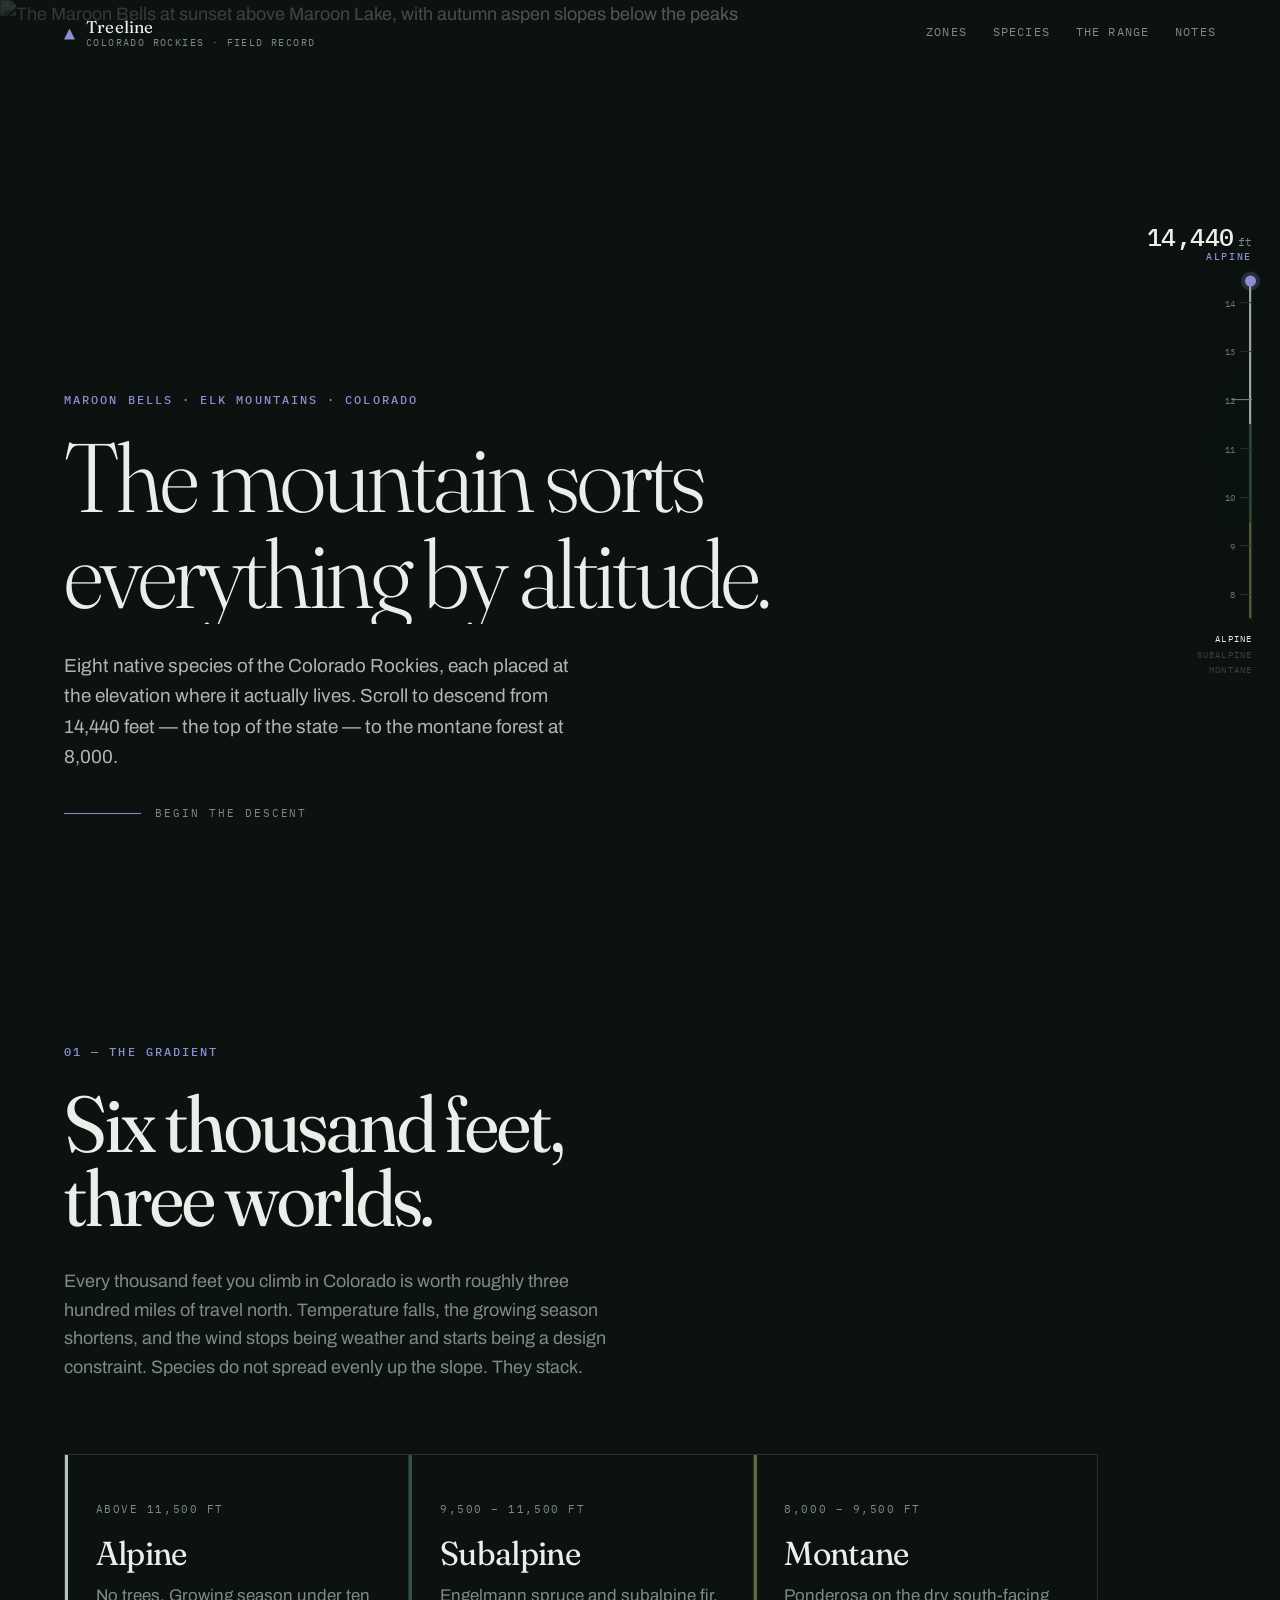
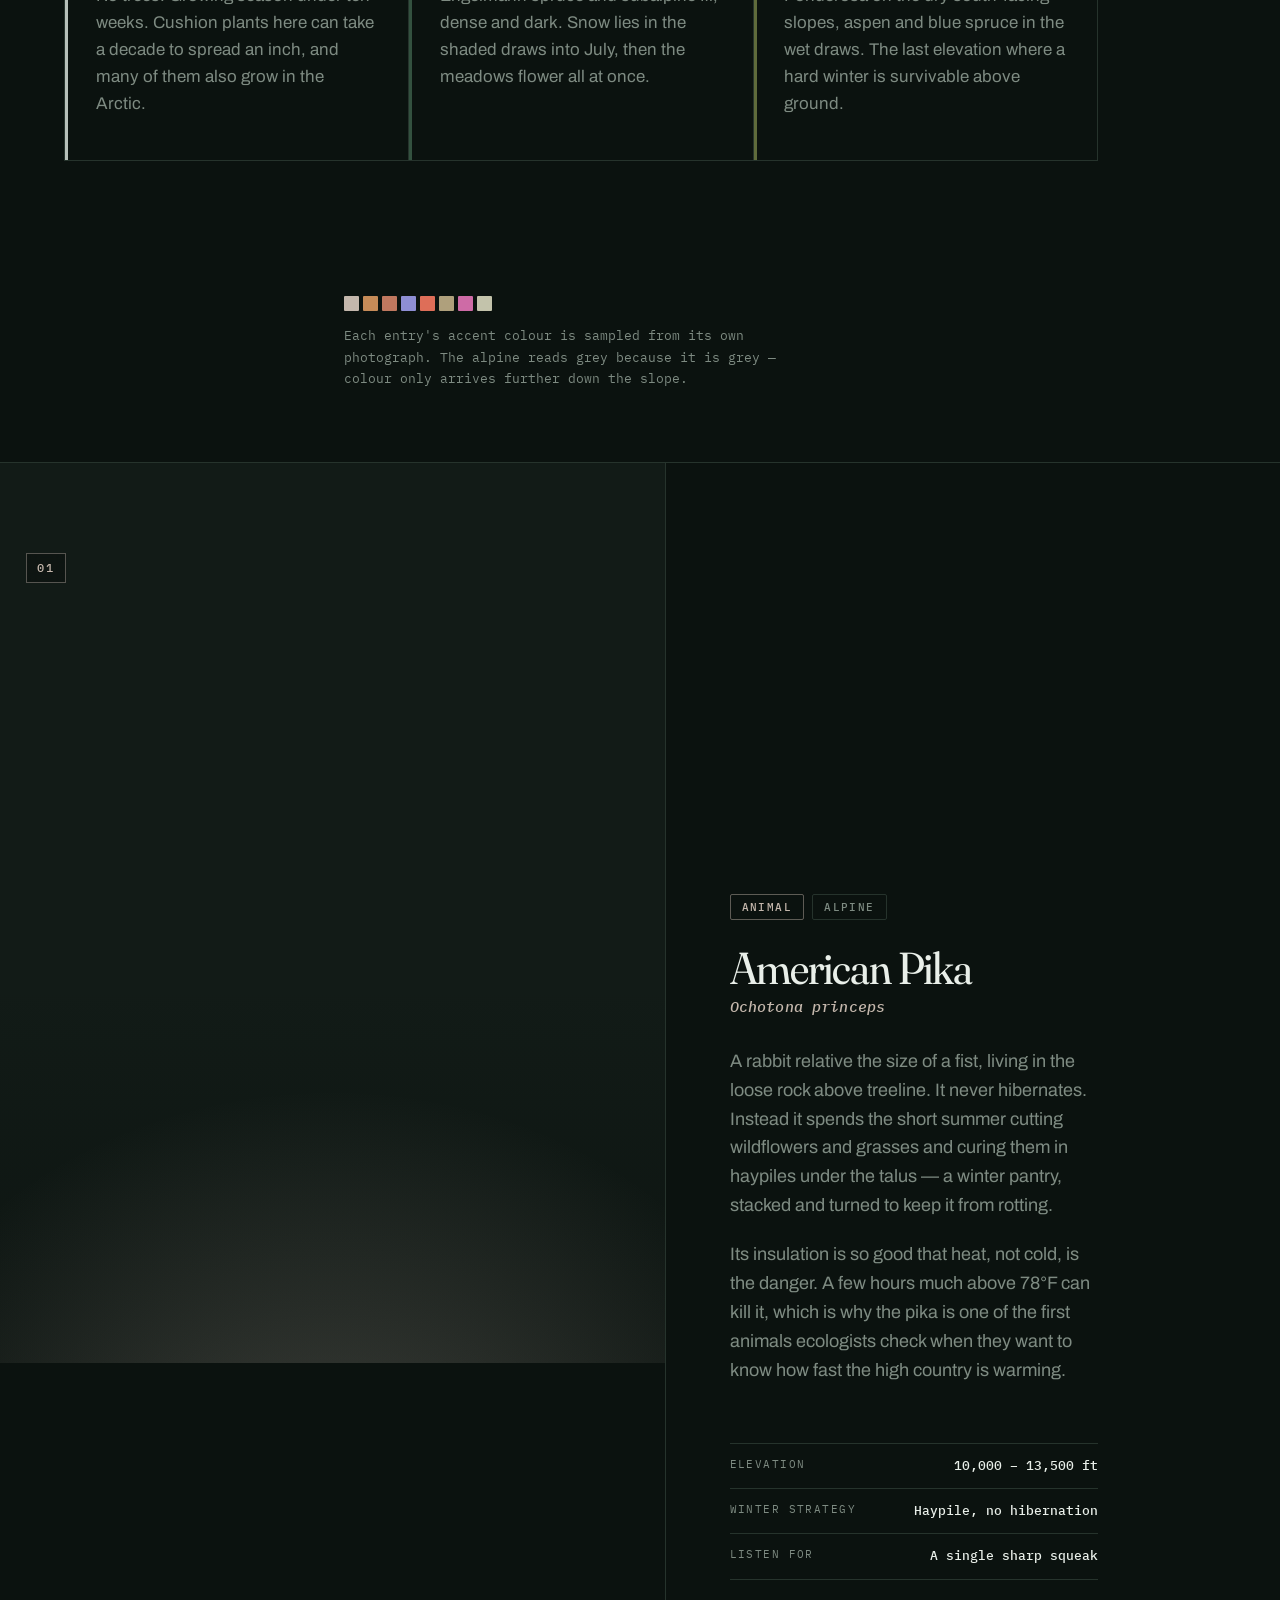
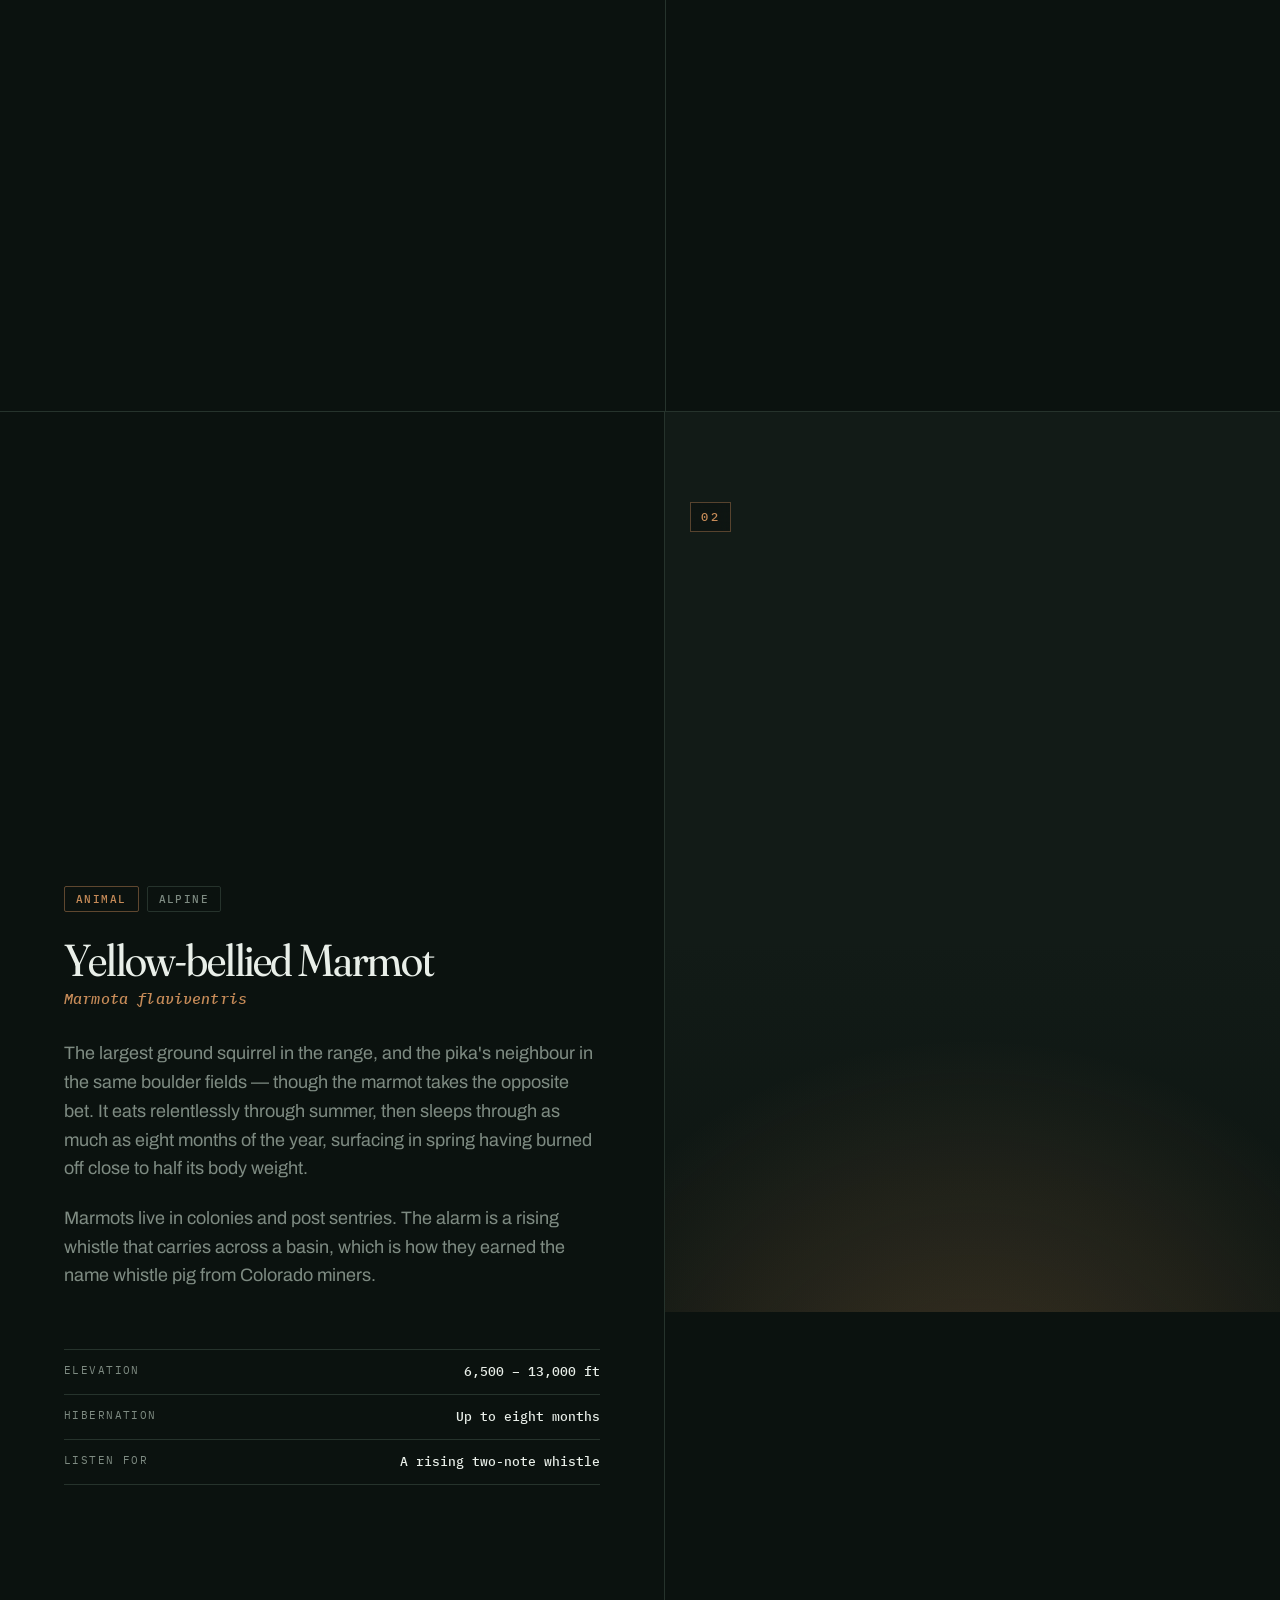
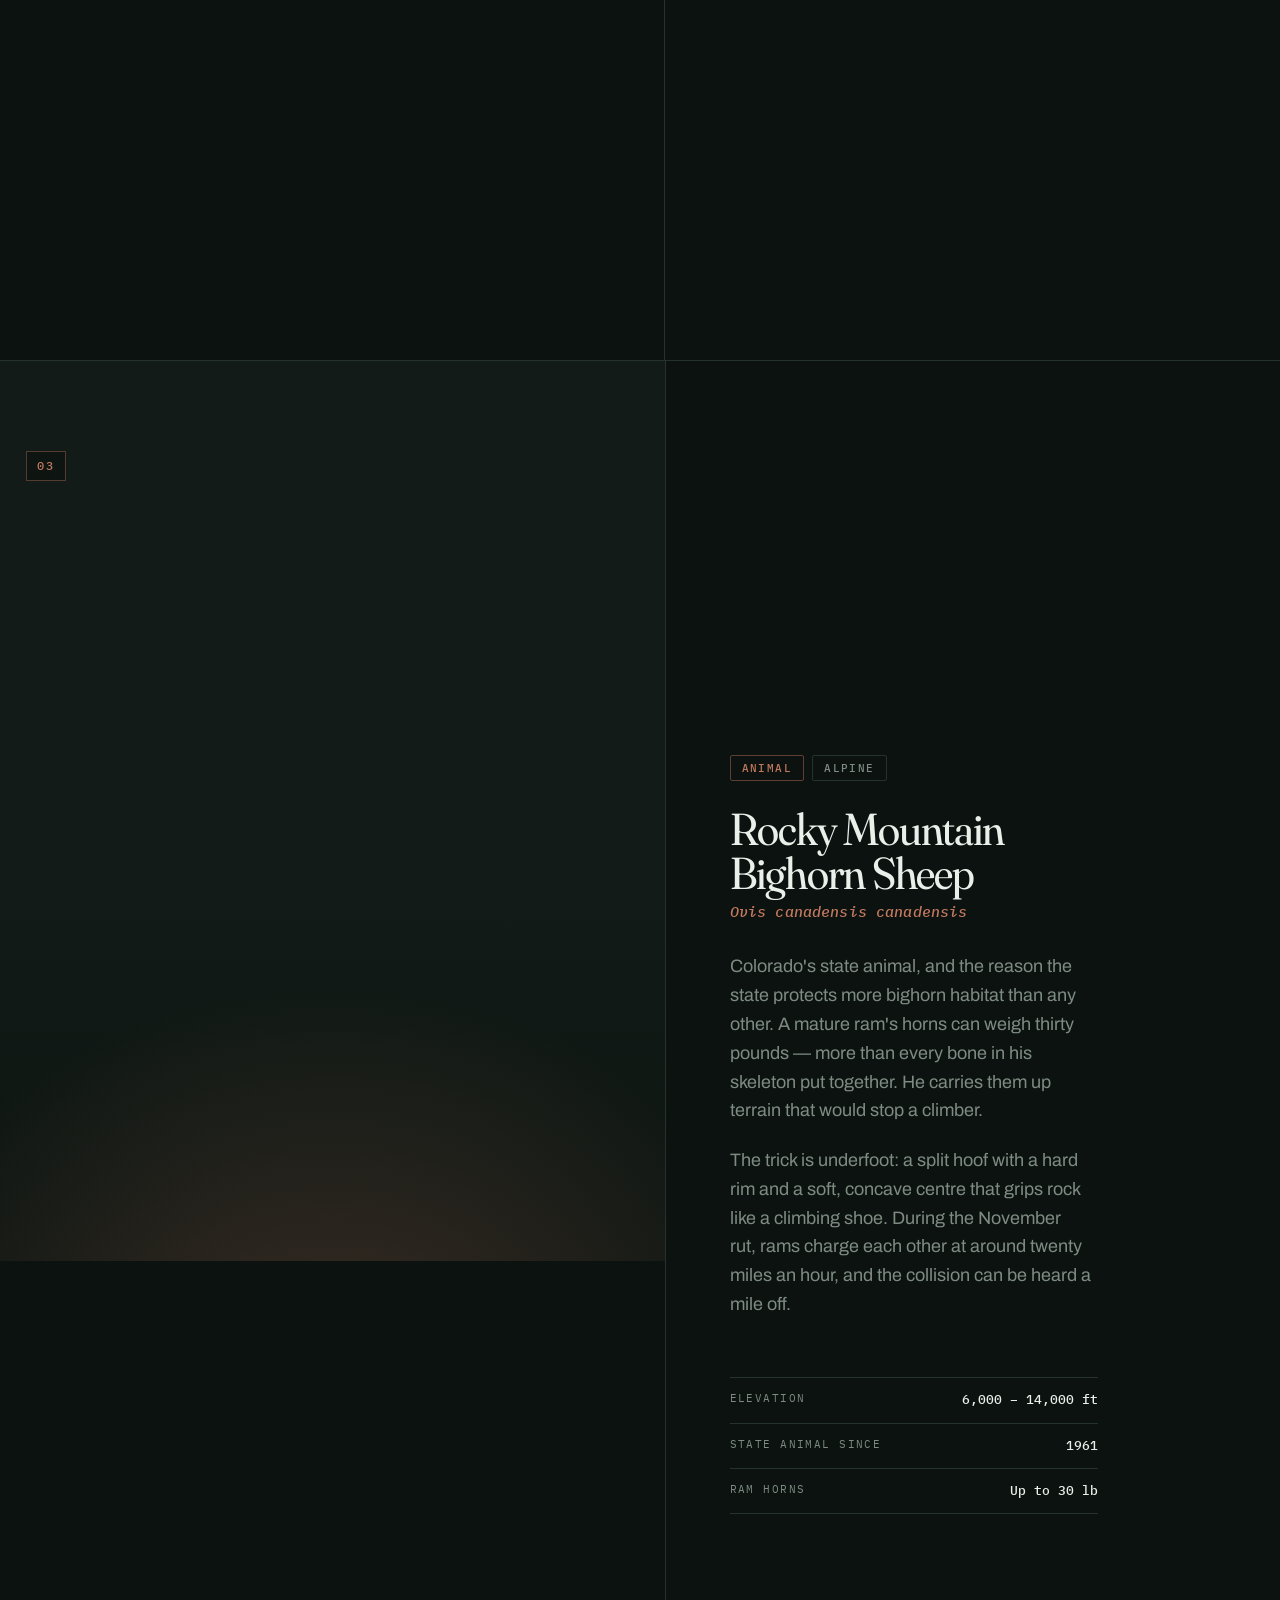
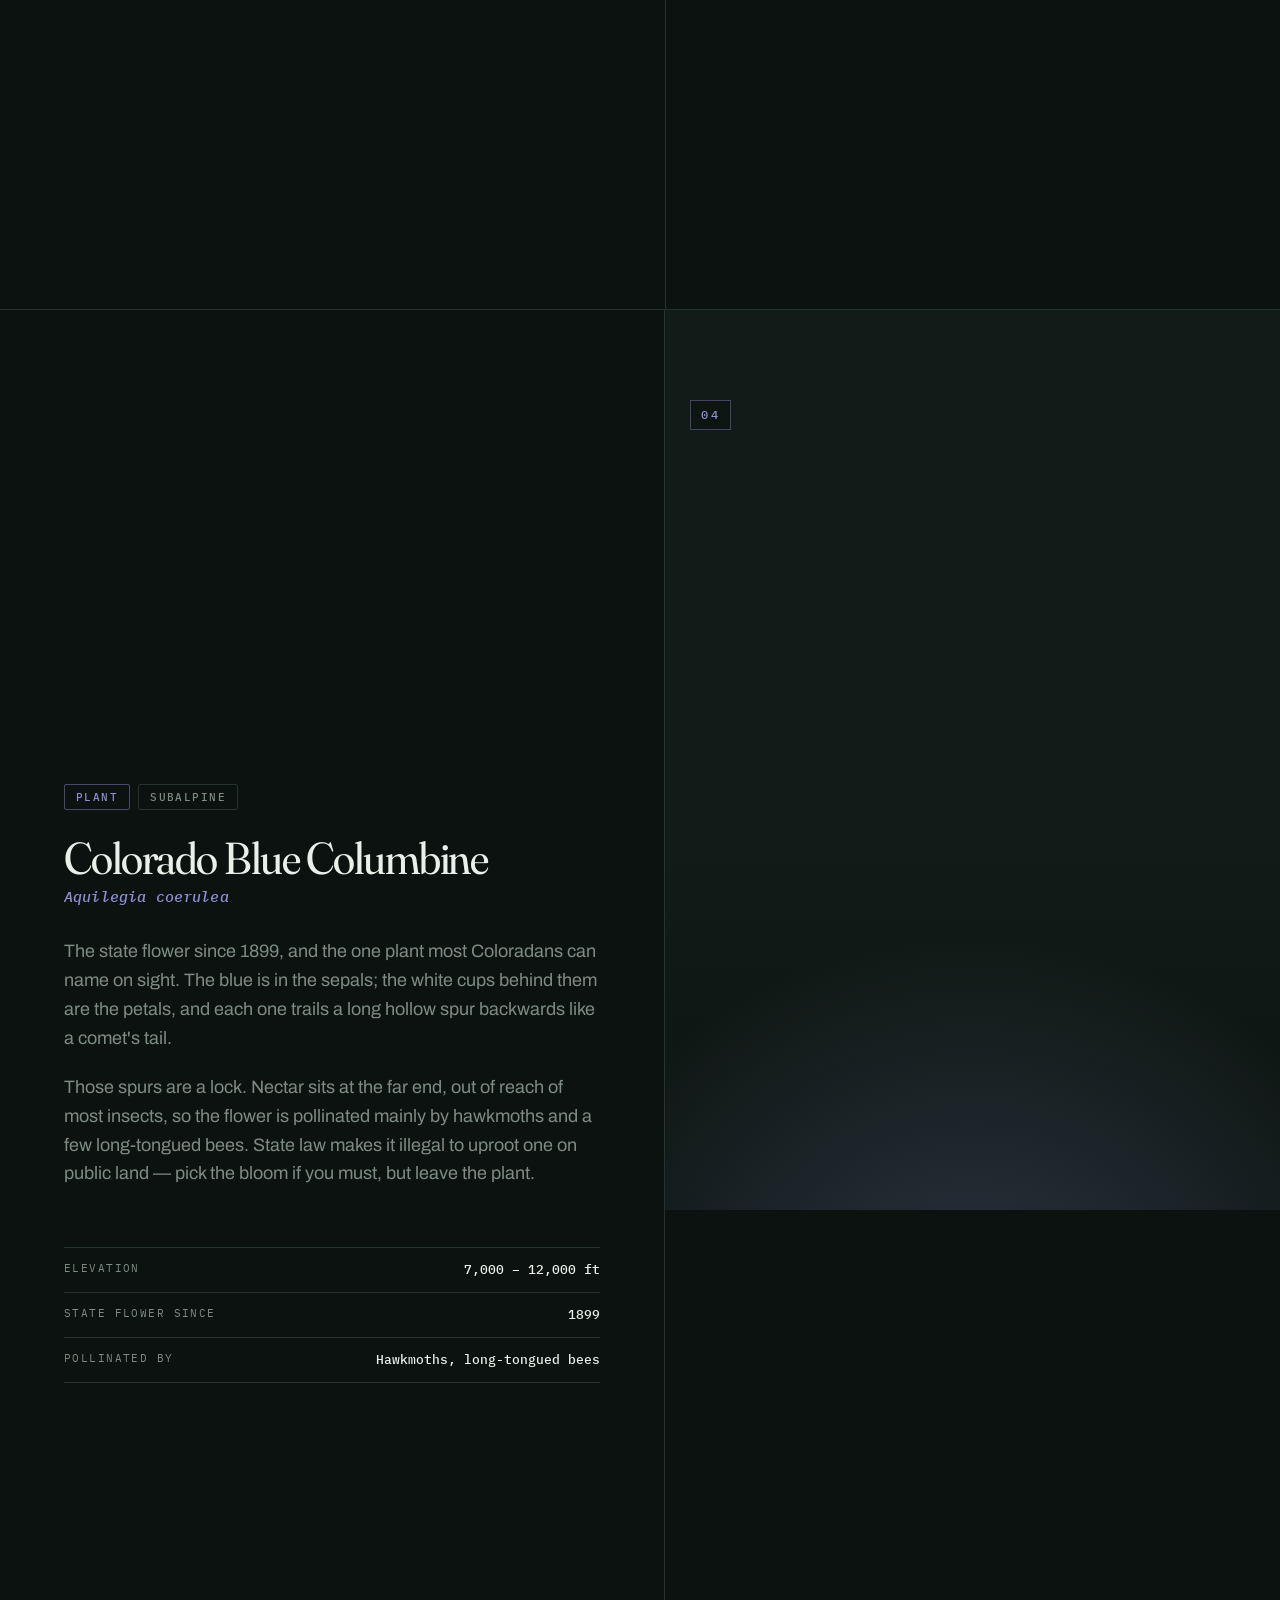
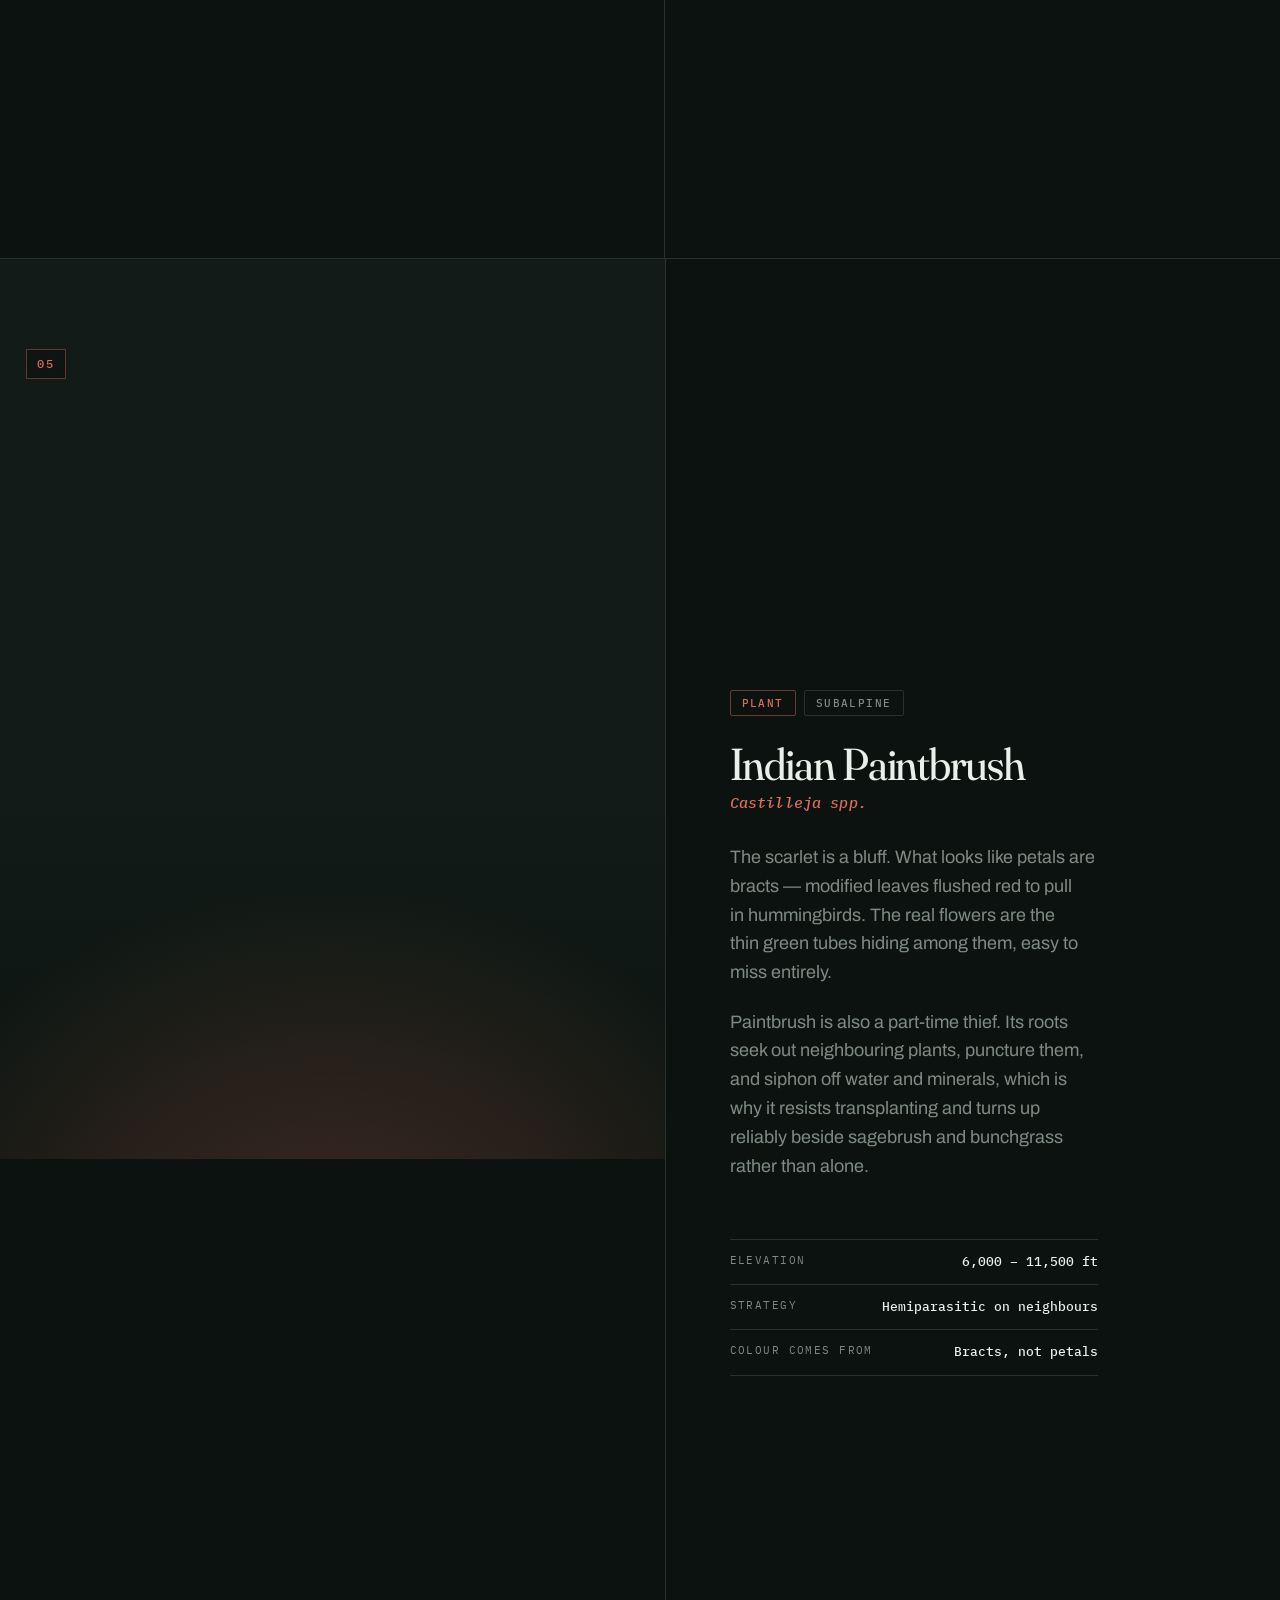
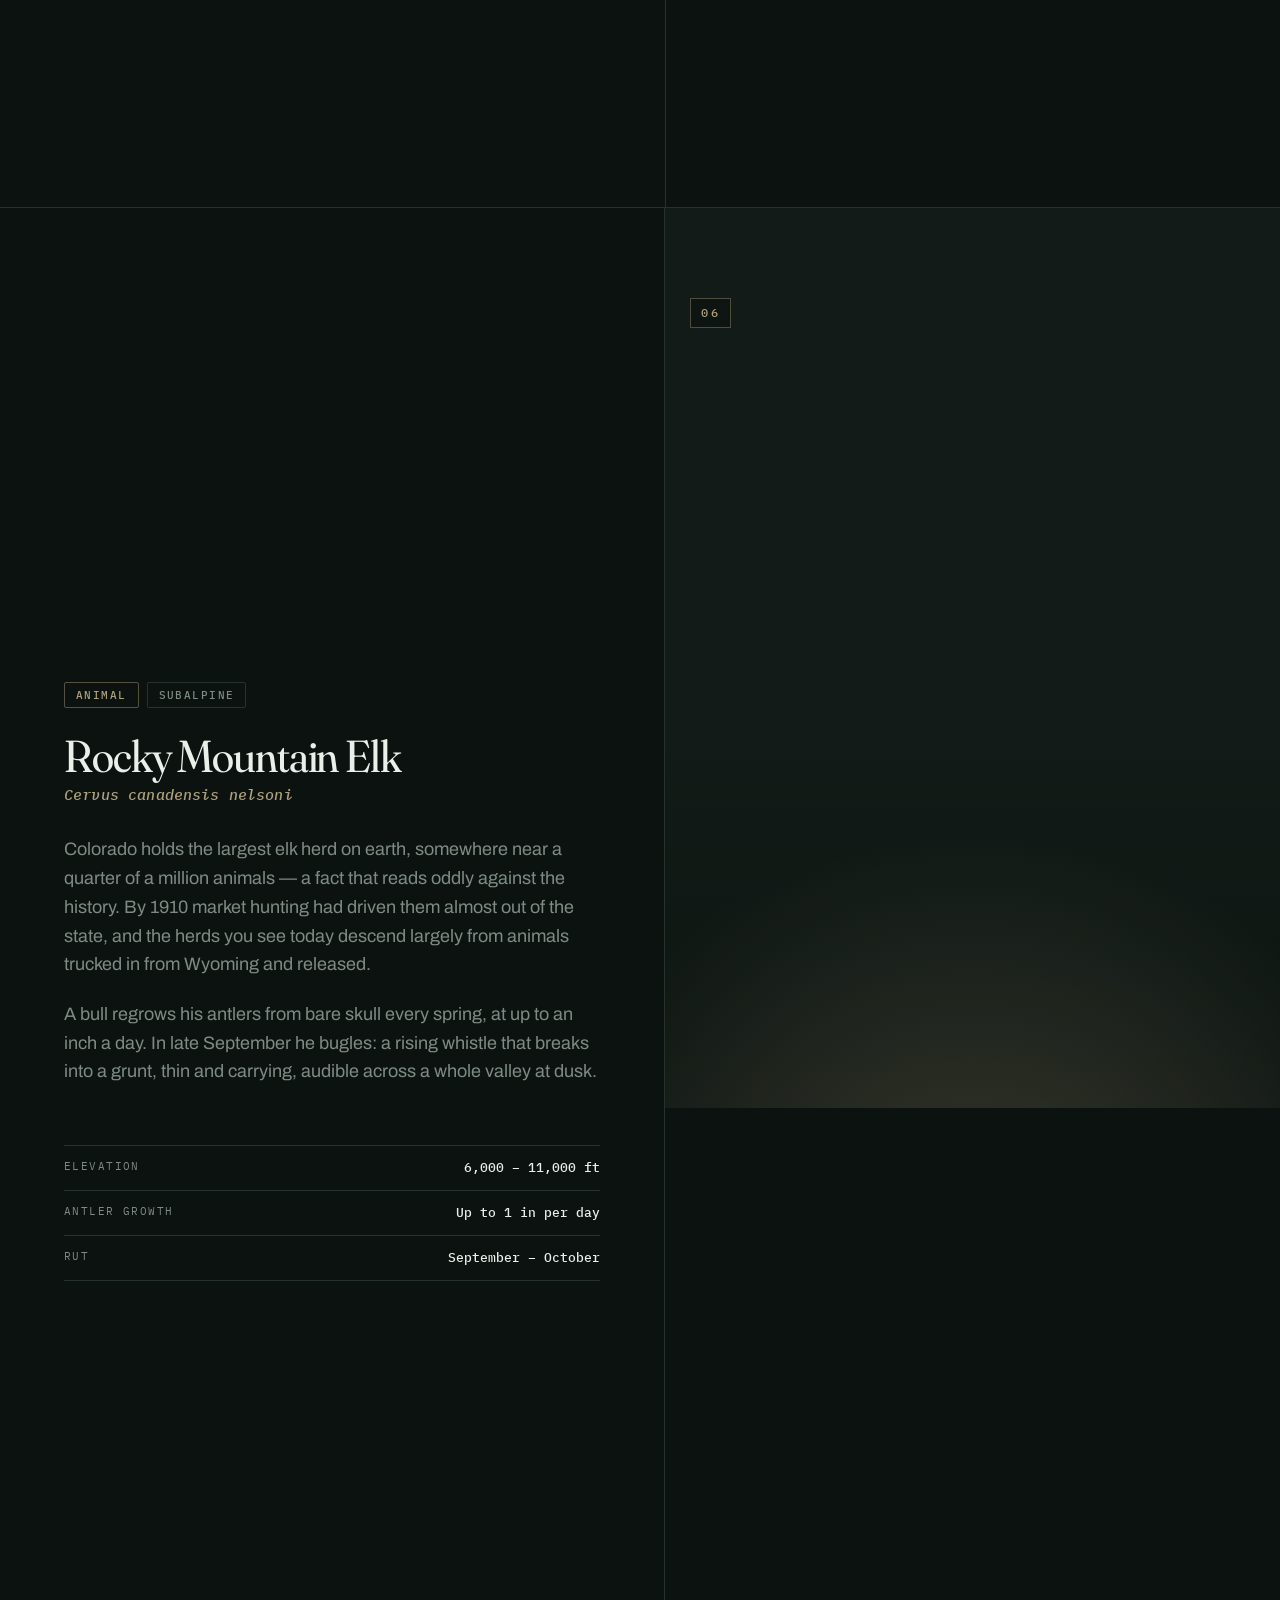
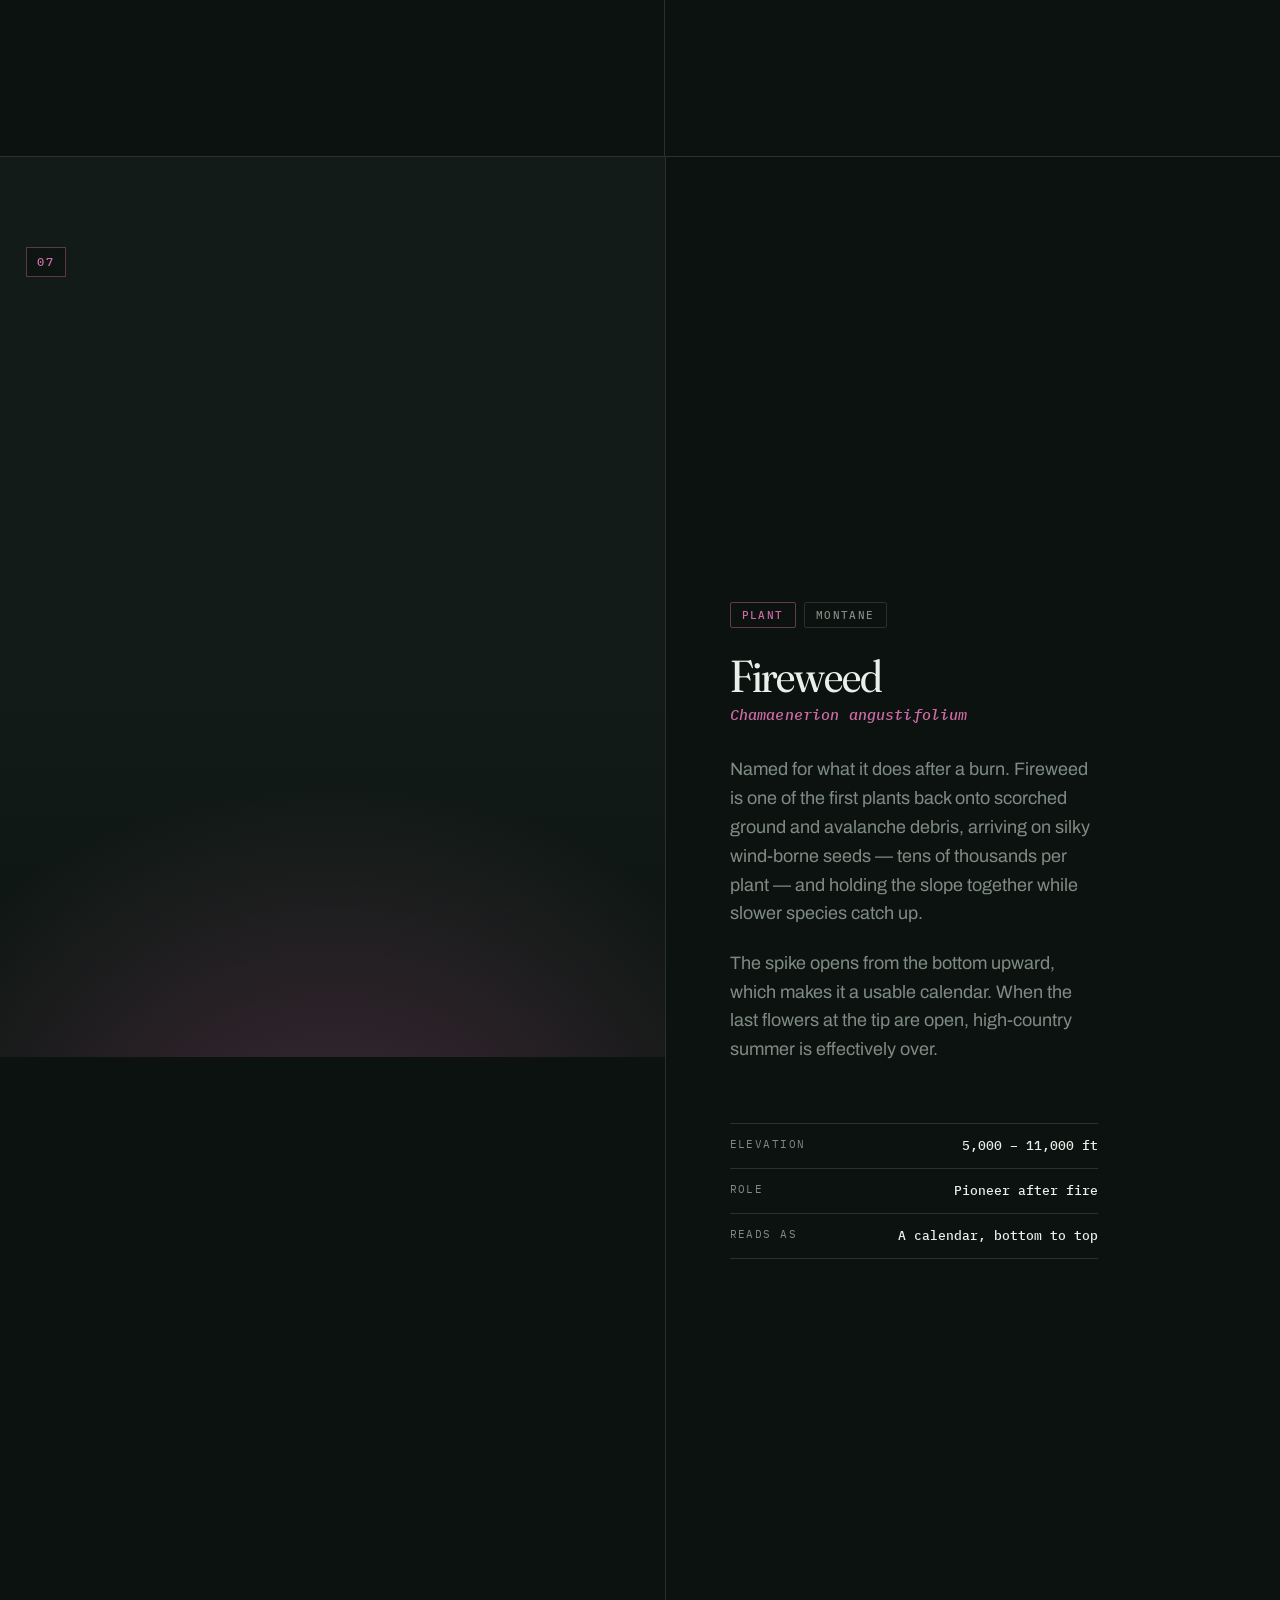
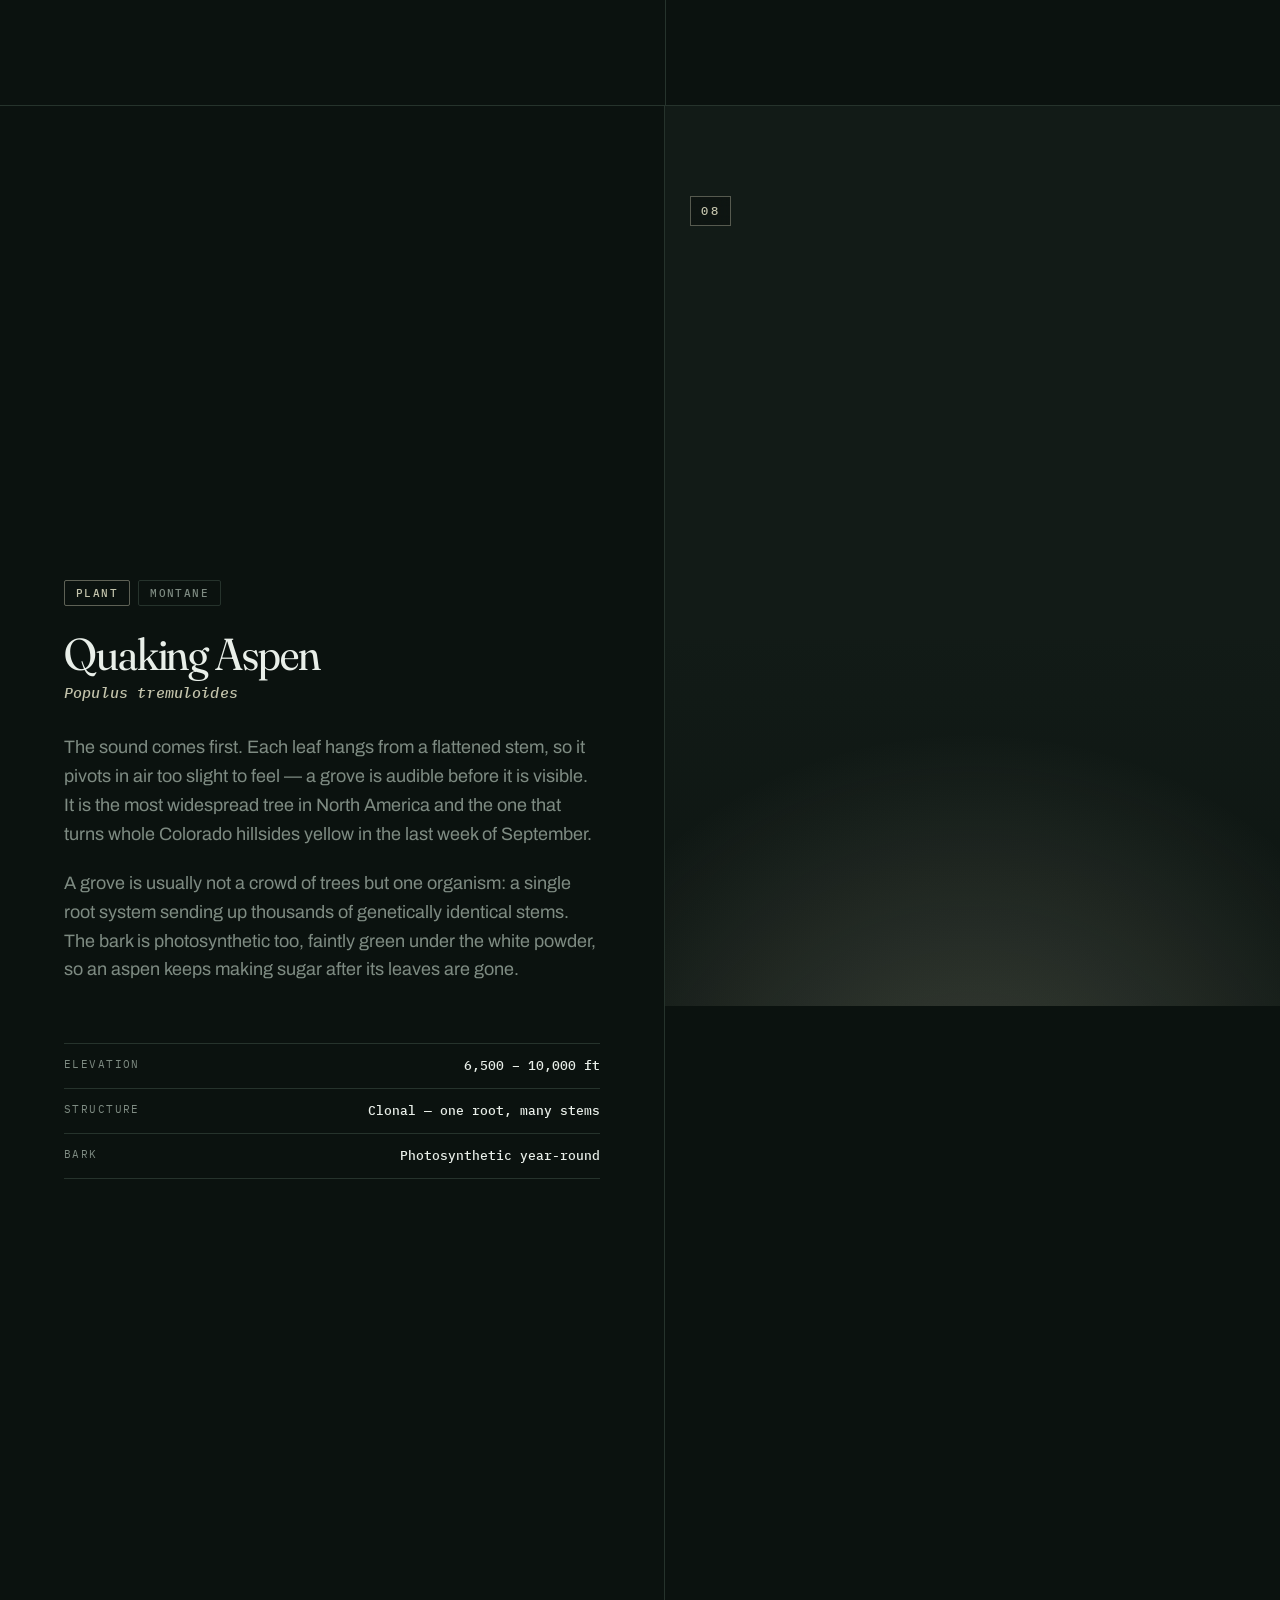
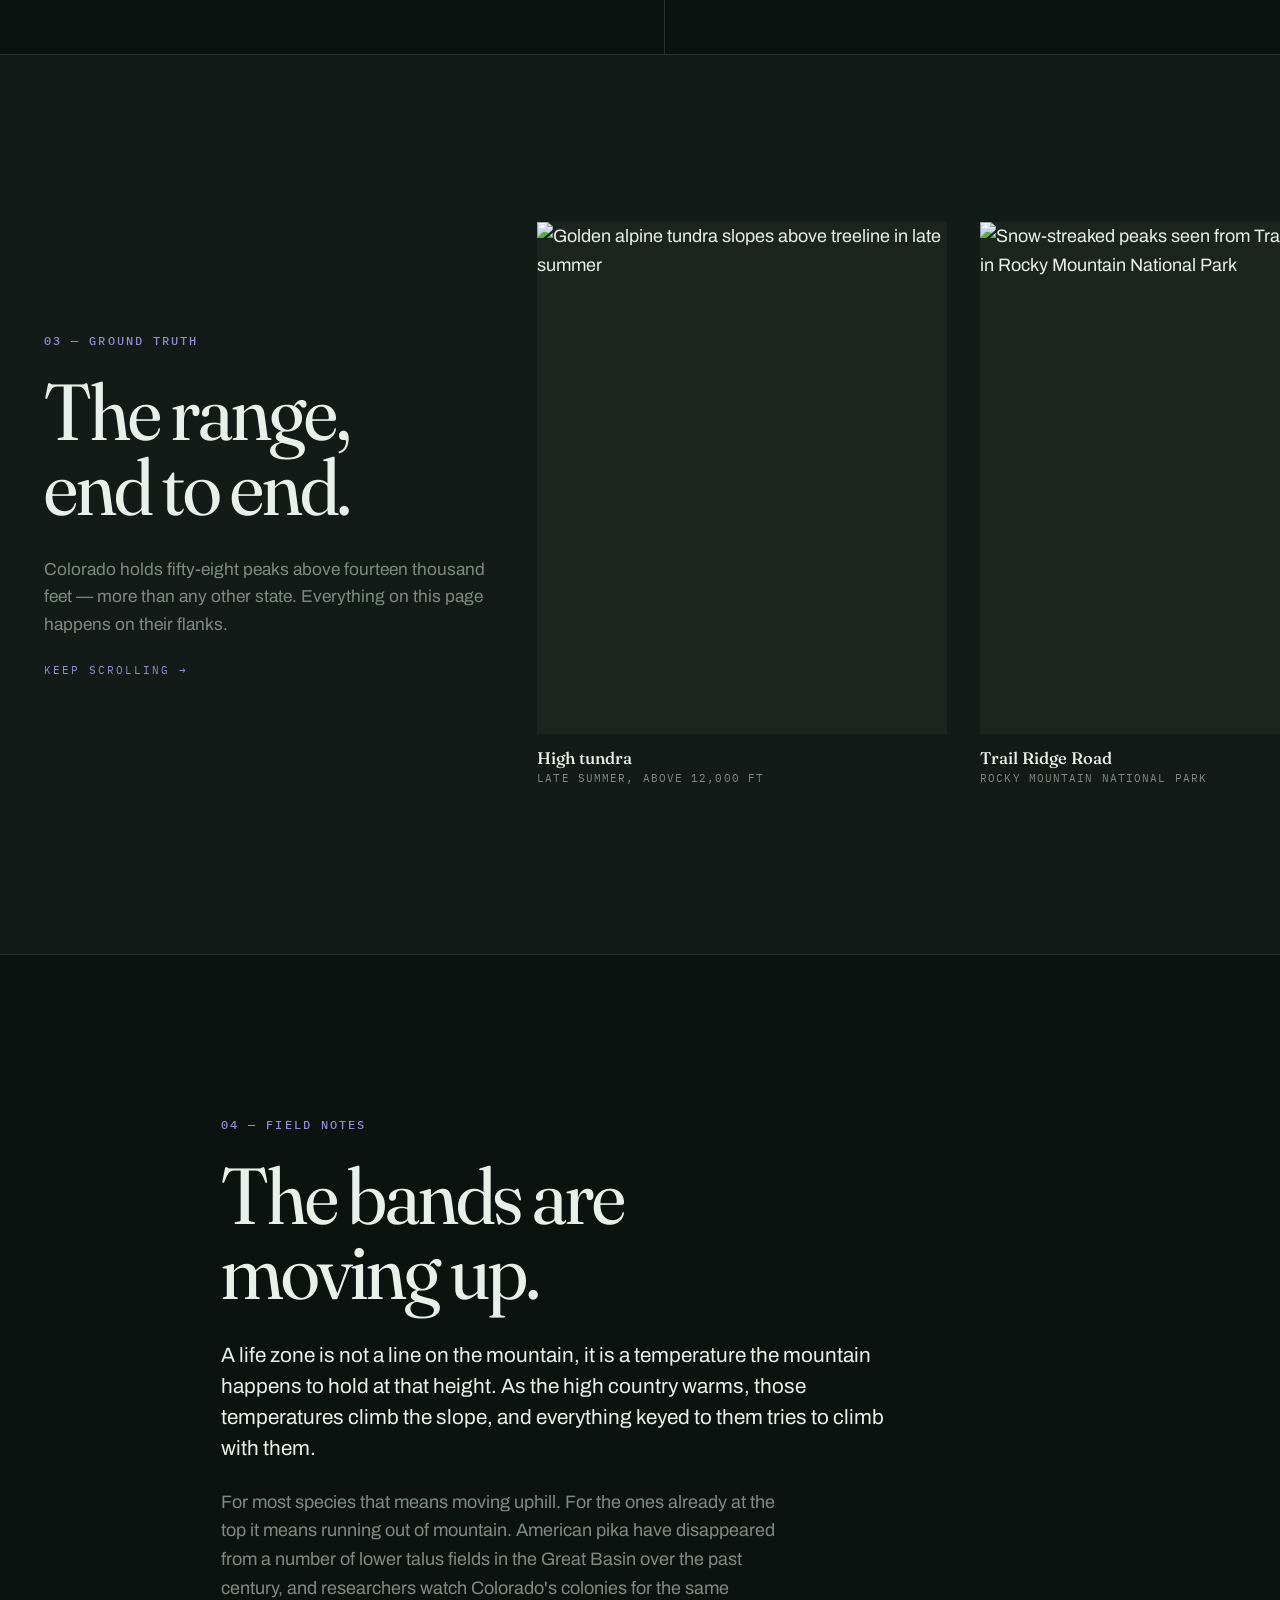
==== index.html @ d6a73733 "Build Treeline: a scroll-driven field record of Colorado Rockies natives Eight native species — four" ====
<!doctype html>
<html lang="en">
<head>
<meta charset="utf-8">
<meta name="viewport" content="width=device-width, initial-scale=1">
<title>Treeline — Native life of the Colorado Rockies</title>
<meta name="description" content="Eight native species of the Colorado Rockies, placed at the elevation where they actually live. Scroll to descend from 14,440 feet.">
<meta name="theme-color" content="#0B1210">
<meta property="og:title" content="Treeline — Native life of the Colorado Rockies">
<meta property="og:description" content="Eight native species, placed at the elevation where they actually live. Scroll to descend from 14,440 feet.">
<meta property="og:type" content="website">
<meta property="og:image" content="https://images.unsplash.com/photo-1524429656589-6633a470097c?auto=format&fit=crop&w=1200&q=70">
<link rel="icon" href="data:image/svg+xml,%3Csvg xmlns='http://www.w3.org/2000/svg' viewBox='0 0 32 32'%3E%3Crect width='32' height='32' fill='%230B1210'/%3E%3Cpath d='M4 25 L12 11 L17 19 L21 14 L28 25 Z' fill='%238FA0DC'/%3E%3Cpath d='M0 20 H32' stroke='%23C8B45A' stroke-width='1' stroke-dasharray='3 3'/%3E%3C/svg%3E">
<link rel="preconnect" href="https://fonts.googleapis.com">
<link rel="preconnect" href="https://fonts.gstatic.com" crossorigin>
<link rel="preconnect" href="https://images.unsplash.com">
<link href="https://fonts.googleapis.com/css2?family=Fraunces:opsz,wght,SOFT,WONK@9..144,300..900,0..100,0..1&family=Archivo:wght@400;500;600&family=IBM+Plex+Mono:wght@400;500&display=swap" rel="stylesheet">
<link rel="stylesheet" href="styles.css?v=4">
</head>
<body>

<a class="skip" href="#zones">Skip to content</a>

<header class="nav">
  <a class="nav__brand" href="#top">
    <span class="nav__mark" aria-hidden="true"></span>
    <span>
      <b>Treeline</b>
      <i>Colorado Rockies · field record</i>
    </span>
  </a>
  <nav class="nav__links" aria-label="Sections">
    <a href="#zones">Zones</a>
    <a href="#species">Species</a>
    <a href="#range">The range</a>
    <a href="#notes">Notes</a>
  </nav>
</header>

<!-- ============ ALTIMETER (signature) ============ -->
<aside class="alt" aria-hidden="true">
  <div class="alt__head">
    <span class="alt__value" data-elev>14,440</span><span class="alt__unit">ft</span>
  </div>
  <div class="alt__zone" data-zone>Alpine</div>
  <div class="alt__scale">
    <span class="alt__band alt__band--a"></span>
    <span class="alt__band alt__band--s"></span>
    <span class="alt__band alt__band--m"></span>
    <span class="alt__axis"></span>
    <span class="alt__tick" style="--y:7.14%"><i>14</i></span>
    <span class="alt__tick" style="--y:21.43%"><i>13</i></span>
    <span class="alt__tick alt__tick--major" style="--y:35.71%"><i>12</i></span>
    <span class="alt__tick" style="--y:50%"><i>11</i></span>
    <span class="alt__tick" style="--y:64.29%"><i>10</i></span>
    <span class="alt__tick" style="--y:78.57%"><i>9</i></span>
    <span class="alt__tick" style="--y:92.86%"><i>8</i></span>
    <span class="alt__cursor" data-cursor></span>
  </div>
  <div class="alt__legend">
    <span data-band="alpine">Alpine</span>
    <span data-band="subalpine">Subalpine</span>
    <span data-band="montane">Montane</span>
  </div>
</aside>

<!-- ============ HERO ============ -->
<section class="hero" id="top">
  <div class="hero__media">
    <img class="hero__img" src="https://images.unsplash.com/photo-1524429656589-6633a470097c?auto=format&fit=crop&w=2000&q=75"
         alt="The Maroon Bells at sunset above Maroon Lake, with autumn aspen slopes below the peaks" fetchpriority="high">
    <span class="hero__scrim"></span>
  </div>
  <div class="hero__inner">
    <p class="eyebrow" data-hero="1">Maroon Bells · Elk Mountains · Colorado</p>
    <h1 class="hero__title">
      <span class="line"><span data-hero="2">The mountain sorts</span></span>
      <span class="line"><span data-hero="2">everything by altitude.</span></span>
    </h1>
    <p class="hero__sub" data-hero="3">
      Eight native species of the Colorado Rockies, each placed at the elevation where it actually
      lives. Scroll to descend from 14,440 feet — the top of the state — to the montane forest
      at 8,000.
    </p>
    <p class="hero__cue" data-hero="4"><span class="hero__rule" aria-hidden="true"></span>Begin the descent</p>
  </div>
</section>

<main>

<!-- ============ ZONES ============ -->
<section class="zones" id="zones">
  <div class="zones__lede reveal">
    <p class="eyebrow">01 — The gradient</p>
    <h2 class="h2">Six thousand feet,<br>three worlds.</h2>
    <p class="prose">
      Every thousand feet you climb in Colorado is worth roughly three hundred miles of travel
      north. Temperature falls, the growing season shortens, and the wind stops being weather and
      starts being a design constraint. Species do not spread evenly up the slope. They stack.
    </p>
  </div>

  <ol class="zones__list">
    <li class="zone reveal">
      <span class="zone__range">Above 11,500 ft</span>
      <h3 class="zone__name">Alpine</h3>
      <p class="zone__note">
        No trees. Growing season under ten weeks. Cushion plants here can take a decade to spread an
        inch, and many of them also grow in the Arctic.
      </p>
      <span class="zone__bar zone__bar--a" aria-hidden="true"></span>
    </li>
    <li class="zone reveal">
      <span class="zone__range">9,500 – 11,500 ft</span>
      <h3 class="zone__name">Subalpine</h3>
      <p class="zone__note">
        Engelmann spruce and subalpine fir, dense and dark. Snow lies in the shaded draws into July,
        then the meadows flower all at once.
      </p>
      <span class="zone__bar zone__bar--s" aria-hidden="true"></span>
    </li>
    <li class="zone reveal">
      <span class="zone__range">8,000 – 9,500 ft</span>
      <h3 class="zone__name">Montane</h3>
      <p class="zone__note">
        Ponderosa on the dry south-facing slopes, aspen and blue spruce in the wet draws. The last
        elevation where a hard winter is survivable above ground.
      </p>
      <span class="zone__bar zone__bar--m" aria-hidden="true"></span>
    </li>
  </ol>
</section>

<!-- ============ SPECIES ============ -->
<div id="species" class="species-set">

  <p class="colorkey">
    <span class="colorkey__swatches" aria-hidden="true">
      <i style="--c:#C4B7AC"></i><i style="--c:#C68B58"></i><i style="--c:#C0785F"></i><i style="--c:#8E8ED4"></i><i style="--c:#DE6E58"></i><i style="--c:#AFA07C"></i><i style="--c:#CE6BA6"></i><i style="--c:#C3C3AB"></i>
    </span>
    Each entry's accent colour is sampled from its own photograph. The alpine reads grey because it is
    grey — colour only arrives further down the slope.
  </p>

  <article class="sp" id="pika" data-from="14440" data-to="12800" data-zone="Alpine" style="--accent:#C4B7AC">
    <div class="sp__media">
      <img src="https://images.unsplash.com/photo-1781173772442-5223fdb195ff?auto=format&fit=crop&w=1400&q=75"
           alt="An American pika perched on sunlit granite talus" loading="lazy">
      <span class="sp__idx" aria-hidden="true">01</span>
    </div>
    <div class="sp__body">
      <p class="sp__tags"><span class="tag tag--animal">Animal</span><span class="tag">Alpine</span></p>
      <h2 class="sp__name">American Pika</h2>
      <p class="sp__latin">Ochotona princeps</p>
      <p class="prose">
        A rabbit relative the size of a fist, living in the loose rock above treeline. It never
        hibernates. Instead it spends the short summer cutting wildflowers and grasses and curing
        them in haypiles under the talus — a winter pantry, stacked and turned to keep it from
        rotting.
      </p>
      <p class="prose">
        Its insulation is so good that heat, not cold, is the danger. A few hours much above 78°F
        can kill it, which is why the pika is one of the first animals ecologists check when they
        want to know how fast the high country is warming.
      </p>
      <dl class="facts">
        <div><dt>Elevation</dt><dd>10,000 – 13,500 ft</dd></div>
        <div><dt>Winter strategy</dt><dd>Haypile, no hibernation</dd></div>
        <div><dt>Listen for</dt><dd>A single sharp squeak</dd></div>
      </dl>
    </div>
  </article>

  <article class="sp sp--flip" id="marmot" data-from="12800" data-to="12100" data-zone="Alpine" style="--accent:#C68B58">
    <div class="sp__media">
      <img src="https://images.unsplash.com/photo-1664121578372-560a13925058?auto=format&fit=crop&w=1400&q=75"
           alt="A yellow-bellied marmot sitting upright on a boulder in evening light" loading="lazy">
      <span class="sp__idx" aria-hidden="true">02</span>
    </div>
    <div class="sp__body">
      <p class="sp__tags"><span class="tag tag--animal">Animal</span><span class="tag">Alpine</span></p>
      <h2 class="sp__name">Yellow-bellied Marmot</h2>
      <p class="sp__latin">Marmota flaviventris</p>
      <p class="prose">
        The largest ground squirrel in the range, and the pika's neighbour in the same boulder
        fields — though the marmot takes the opposite bet. It eats relentlessly through summer,
        then sleeps through as much as eight months of the year, surfacing in spring having burned
        off close to half its body weight.
      </p>
      <p class="prose">
        Marmots live in colonies and post sentries. The alarm is a rising whistle that carries
        across a basin, which is how they earned the name whistle pig from Colorado miners.
      </p>
      <dl class="facts">
        <div><dt>Elevation</dt><dd>6,500 – 13,000 ft</dd></div>
        <div><dt>Hibernation</dt><dd>Up to eight months</dd></div>
        <div><dt>Listen for</dt><dd>A rising two-note whistle</dd></div>
      </dl>
    </div>
  </article>

  <article class="sp" id="bighorn" data-from="12100" data-to="11700" data-zone="Alpine" style="--accent:#C0785F">
    <div class="sp__media">
      <img src="https://images.unsplash.com/photo-1772070419151-2064c42d50b9?auto=format&fit=crop&w=1400&q=75"
           alt="A bighorn sheep ram standing on a red sandstone ledge in Colorado" loading="lazy">
      <span class="sp__idx" aria-hidden="true">03</span>
    </div>
    <div class="sp__body">
      <p class="sp__tags"><span class="tag tag--animal">Animal</span><span class="tag">Alpine</span></p>
      <h2 class="sp__name">Rocky Mountain Bighorn Sheep</h2>
      <p class="sp__latin">Ovis canadensis canadensis</p>
      <p class="prose">
        Colorado's state animal, and the reason the state protects more bighorn habitat than any
        other. A mature ram's horns can weigh thirty pounds — more than every bone in his skeleton
        put together. He carries them up terrain that would stop a climber.
      </p>
      <p class="prose">
        The trick is underfoot: a split hoof with a hard rim and a soft, concave centre that grips
        rock like a climbing shoe. During the November rut, rams charge each other at around twenty
        miles an hour, and the collision can be heard a mile off.
      </p>
      <dl class="facts">
        <div><dt>Elevation</dt><dd>6,000 – 14,000 ft</dd></div>
        <div><dt>State animal since</dt><dd>1961</dd></div>
        <div><dt>Ram horns</dt><dd>Up to 30 lb</dd></div>
      </dl>
    </div>
  </article>

  <article class="sp sp--flip" id="columbine" data-from="11700" data-to="10900" data-zone="Subalpine" style="--accent:#8E8ED4">
    <div class="sp__media">
      <img src="https://images.unsplash.com/photo-1663384269129-3b4cec37eb7b?auto=format&fit=crop&w=1400&q=75"
           alt="Colorado blue columbine flowers with lavender-blue sepals and white petals" loading="lazy">
      <span class="sp__idx" aria-hidden="true">04</span>
    </div>
    <div class="sp__body">
      <p class="sp__tags"><span class="tag tag--plant">Plant</span><span class="tag">Subalpine</span></p>
      <h2 class="sp__name">Colorado Blue Columbine</h2>
      <p class="sp__latin">Aquilegia coerulea</p>
      <p class="prose">
        The state flower since 1899, and the one plant most Coloradans can name on sight. The blue
        is in the sepals; the white cups behind them are the petals, and each one trails a long
        hollow spur backwards like a comet's tail.
      </p>
      <p class="prose">
        Those spurs are a lock. Nectar sits at the far end, out of reach of most insects, so the
        flower is pollinated mainly by hawkmoths and a few long-tongued bees. State law makes it
        illegal to uproot one on public land — pick the bloom if you must, but leave the plant.
      </p>
      <dl class="facts">
        <div><dt>Elevation</dt><dd>7,000 – 12,000 ft</dd></div>
        <div><dt>State flower since</dt><dd>1899</dd></div>
        <div><dt>Pollinated by</dt><dd>Hawkmoths, long-tongued bees</dd></div>
      </dl>
    </div>
  </article>

  <article class="sp" id="paintbrush" data-from="10900" data-to="10300" data-zone="Subalpine" style="--accent:#DE6E58">
    <div class="sp__media">
      <img src="https://images.unsplash.com/photo-1680644398177-1cf6a6599ccf?auto=format&fit=crop&w=1400&q=75"
           alt="Scarlet Indian paintbrush bracts opening in close-up" loading="lazy">
      <span class="sp__idx" aria-hidden="true">05</span>
    </div>
    <div class="sp__body">
      <p class="sp__tags"><span class="tag tag--plant">Plant</span><span class="tag">Subalpine</span></p>
      <h2 class="sp__name">Indian Paintbrush</h2>
      <p class="sp__latin">Castilleja spp.</p>
      <p class="prose">
        The scarlet is a bluff. What looks like petals are bracts — modified leaves flushed red to
        pull in hummingbirds. The real flowers are the thin green tubes hiding among them, easy to
        miss entirely.
      </p>
      <p class="prose">
        Paintbrush is also a part-time thief. Its roots seek out neighbouring plants, puncture them,
        and siphon off water and minerals, which is why it resists transplanting and turns up
        reliably beside sagebrush and bunchgrass rather than alone.
      </p>
      <dl class="facts">
        <div><dt>Elevation</dt><dd>6,000 – 11,500 ft</dd></div>
        <div><dt>Strategy</dt><dd>Hemiparasitic on neighbours</dd></div>
        <div><dt>Colour comes from</dt><dd>Bracts, not petals</dd></div>
      </dl>
    </div>
  </article>

  <article class="sp sp--flip" id="elk" data-from="10300" data-to="9800" data-zone="Subalpine" style="--accent:#AFA07C">
    <div class="sp__media">
      <img src="https://images.unsplash.com/photo-1629818572298-8117c52ca54b?auto=format&fit=crop&w=1400&q=75"
           alt="Two bull elk in velvet grazing on mountain brush in Rocky Mountain National Park" loading="lazy">
      <span class="sp__idx" aria-hidden="true">06</span>
    </div>
    <div class="sp__body">
      <p class="sp__tags"><span class="tag tag--animal">Animal</span><span class="tag">Subalpine</span></p>
      <h2 class="sp__name">Rocky Mountain Elk</h2>
      <p class="sp__latin">Cervus canadensis nelsoni</p>
      <p class="prose">
        Colorado holds the largest elk herd on earth, somewhere near a quarter of a million animals
        — a fact that reads oddly against the history. By 1910 market hunting had driven them almost
        out of the state, and the herds you see today descend largely from animals trucked in from
        Wyoming and released.
      </p>
      <p class="prose">
        A bull regrows his antlers from bare skull every spring, at up to an inch a day. In late
        September he bugles: a rising whistle that breaks into a grunt, thin and carrying, audible
        across a whole valley at dusk.
      </p>
      <dl class="facts">
        <div><dt>Elevation</dt><dd>6,000 – 11,000 ft</dd></div>
        <div><dt>Antler growth</dt><dd>Up to 1 in per day</dd></div>
        <div><dt>Rut</dt><dd>September – October</dd></div>
      </dl>
    </div>
  </article>

  <article class="sp" id="fireweed" data-from="9800" data-to="8900" data-zone="Montane" style="--accent:#CE6BA6">
    <div class="sp__media">
      <img src="https://images.unsplash.com/photo-1594456713592-dc98f1bae038?auto=format&fit=crop&w=1400&q=75"
           alt="A stand of magenta fireweed spikes flowering against the sky" loading="lazy">
      <span class="sp__idx" aria-hidden="true">07</span>
    </div>
    <div class="sp__body">
      <p class="sp__tags"><span class="tag tag--plant">Plant</span><span class="tag">Montane</span></p>
      <h2 class="sp__name">Fireweed</h2>
      <p class="sp__latin">Chamaenerion angustifolium</p>
      <p class="prose">
        Named for what it does after a burn. Fireweed is one of the first plants back onto scorched
        ground and avalanche debris, arriving on silky wind-borne seeds — tens of thousands per
        plant — and holding the slope together while slower species catch up.
      </p>
      <p class="prose">
        The spike opens from the bottom upward, which makes it a usable calendar. When the last
        flowers at the tip are open, high-country summer is effectively over.
      </p>
      <dl class="facts">
        <div><dt>Elevation</dt><dd>5,000 – 11,000 ft</dd></div>
        <div><dt>Role</dt><dd>Pioneer after fire</dd></div>
        <div><dt>Reads as</dt><dd>A calendar, bottom to top</dd></div>
      </dl>
    </div>
  </article>

  <article class="sp sp--flip" id="aspen" data-from="8900" data-to="8200" data-zone="Montane" style="--accent:#C3C3AB">
    <div class="sp__media">
      <img src="https://images.unsplash.com/photo-1652147601581-6d5c712112ce?auto=format&fit=crop&w=1400&q=75"
           alt="A dense grove of white-barked quaking aspen near Crested Butte, Colorado" loading="lazy">
      <span class="sp__idx" aria-hidden="true">08</span>
    </div>
    <div class="sp__body">
      <p class="sp__tags"><span class="tag tag--plant">Plant</span><span class="tag">Montane</span></p>
      <h2 class="sp__name">Quaking Aspen</h2>
      <p class="sp__latin">Populus tremuloides</p>
      <p class="prose">
        The sound comes first. Each leaf hangs from a flattened stem, so it pivots in air too slight
        to feel — a grove is audible before it is visible. It is the most widespread tree in North
        America and the one that turns whole Colorado hillsides yellow in the last week of September.
      </p>
      <p class="prose">
        A grove is usually not a crowd of trees but one organism: a single root system sending up
        thousands of genetically identical stems. The bark is photosynthetic too, faintly green
        under the white powder, so an aspen keeps making sugar after its leaves are gone.
      </p>
      <dl class="facts">
        <div><dt>Elevation</dt><dd>6,500 – 10,000 ft</dd></div>
        <div><dt>Structure</dt><dd>Clonal — one root, many stems</dd></div>
        <div><dt>Bark</dt><dd>Photosynthetic year-round</dd></div>
      </dl>
    </div>
  </article>

</div>

<!-- ============ HORIZONTAL RANGE ============ -->
<section class="strip" id="range" aria-label="The range, end to end">
  <div class="strip__track">
    <div class="strip__intro">
      <p class="eyebrow">03 — Ground truth</p>
      <h2 class="h2">The range,<br>end to end.</h2>
      <p class="prose">Colorado holds fifty-eight peaks above fourteen thousand feet — more than any other state. Everything on this page happens on their flanks.</p>
      <p class="strip__hint" aria-hidden="true">Keep scrolling →</p>
    </div>

    <figure class="strip__item">
      <img src="https://images.unsplash.com/photo-1509062081620-3c748dc9043e?auto=format&fit=crop&w=1200&q=75" alt="Golden alpine tundra slopes above treeline in late summer" loading="lazy">
      <figcaption><b>High tundra</b><span>Late summer, above 12,000 ft</span></figcaption>
    </figure>
    <figure class="strip__item">
      <img src="https://images.unsplash.com/photo-1649823061683-cd1601b5e76d?auto=format&fit=crop&w=1200&q=75" alt="Snow-streaked peaks seen from Trail Ridge Road in Rocky Mountain National Park" loading="lazy">
      <figcaption><b>Trail Ridge Road</b><span>Rocky Mountain National Park</span></figcaption>
    </figure>
    <figure class="strip__item">
      <img src="https://images.unsplash.com/photo-1667316543034-7ec99d160a12?auto=format&fit=crop&w=1200&q=75" alt="Cloud building over a snow-covered ridgeline above dark conifer forest" loading="lazy">
      <figcaption><b>Weather building</b><span>Afternoon over the high country</span></figcaption>
    </figure>
    <figure class="strip__item">
      <img src="https://images.unsplash.com/photo-1503587489374-94b2c3345c5e?auto=format&fit=crop&w=1200&q=75" alt="The Maroon Bells after the season's first snow, with golden aspen below" loading="lazy">
      <figcaption><b>Maroon Bells</b><span>The season's first snow</span></figcaption>
    </figure>
    <figure class="strip__item">
      <img src="https://images.unsplash.com/photo-1514700215435-166784fdca47?auto=format&fit=crop&w=1200&q=75" alt="Sunset burning over mountains and a frozen reservoir at Sapphire Point, Colorado" loading="lazy">
      <figcaption><b>Sapphire Point</b><span>Dillon Reservoir, winter dusk</span></figcaption>
    </figure>
  </div>
</section>

<!-- ============ CLOSING ============ -->
<section class="notes" id="notes">
  <div class="notes__inner">
    <p class="eyebrow reveal">04 — Field notes</p>
    <h2 class="h2 reveal">The bands are<br>moving up.</h2>
    <p class="prose prose--lead reveal">
      A life zone is not a line on the mountain, it is a temperature the mountain happens to hold at
      that height. As the high country warms, those temperatures climb the slope, and everything
      keyed to them tries to climb with them.
    </p>
    <p class="prose reveal">
      For most species that means moving uphill. For the ones already at the top it means running
      out of mountain. American pika have disappeared from a number of lower talus fields in the
      Great Basin over the past century, and researchers watch Colorado's colonies for the same
      pattern. The pika cannot go higher than the summit.
    </p>
    <p class="prose reveal">
      What helps is unglamorous: staying on trail so tundra that takes decades to heal is not
      trampled in an afternoon, keeping distance during the elk rut and lambing season, and leaving
      the columbine in the ground.
    </p>
  </div>
</section>

</main>

<footer class="foot">
  <div class="foot__grid">
    <div>
      <p class="foot__brand">Treeline</p>
      <p class="foot__small">
        A non-commercial project about the native flora and fauna of the Colorado Rockies.
        Elevation ranges are typical rather than absolute — species overlap, and every slope
        argues with the average.
      </p>
    </div>
    <div>
      <p class="foot__label">Photography</p>
      <p class="foot__small">
        Rafael Peier · christie greene · Daniel Forster · Caleb Jack · Shelley Johnson ·
        Elias Null · K8 · Steph Wilson · Calvin Weibel · Michael Kirsh · Clint McKoy ·
        David Rupert · Tim Arterbury · Mike Scheid — via
        <a href="https://unsplash.com" target="_blank" rel="noopener noreferrer">Unsplash</a>.
      </p>
    </div>
    <div>
      <p class="foot__label">Sections</p>
      <ul class="foot__nav">
        <li><a href="#zones">Zones</a></li>
        <li><a href="#species">Species</a></li>
        <li><a href="#range">The range</a></li>
        <li><a href="#notes">Notes</a></li>
        <li><a href="#top">Back to the summit</a></li>
      </ul>
    </div>
  </div>
  <p class="foot__rule">14,440 ft — 8,000 ft</p>
</footer>

<script src="https://cdn.jsdelivr.net/npm/gsap@3.13.0/dist/gsap.min.js" defer></script>
<script src="https://cdn.jsdelivr.net/npm/gsap@3.13.0/dist/ScrollTrigger.min.js" defer></script>
<script src="https://cdn.jsdelivr.net/npm/lenis@1.3.11/dist/lenis.min.js" defer></script>
<script src="main.js?v=4" defer></script>
</body>
</html>
---- styles.css ----
/* ============================================================
   TREELINE — native life of the Colorado Rockies
   Palette note: every accent below is sampled directly from the
   photograph it sits beside. The page holds exactly one accent at
   a time; it changes as you descend. Base tones are spruce-shadow.
   ============================================================ */

@property --accent-live {
  syntax: '<color>';
  inherits: true;
  initial-value: #8E8ED4;
}

:root {
  /* base — the dark understory of a spruce-fir forest */
  --ink:    #0B120F;
  --ink-2:  #121B17;
  --ink-3:  #1A241E;
  --line:   #26332C;
  --talus:  #7E8B82;   /* lichen grey — secondary text */
  --snow:   #E9EFE9;   /* cool off-white — never cream */

  /* life-zone bands (altimeter) — hypsometric, ecologically keyed */
  --z-alpine:    #B7C0BA;   /* rock and snow */
  --z-subalpine: #33513F;   /* spruce–fir */
  --z-montane:   #5F6B3B;   /* montane green */

  --accent: #8E8ED4;        /* default: Aquilegia coerulea */

  --font-display: 'Fraunces', 'Iowan Old Style', Georgia, serif;
  --font-body: 'Archivo', ui-sans-serif, system-ui, -apple-system, sans-serif;
  --font-mono: 'IBM Plex Mono', ui-monospace, 'SF Mono', Menlo, monospace;

  --ease: cubic-bezier(0.16, 1, 0.3, 1);
  --pad: clamp(20px, 5vw, 88px);
}

*, *::before, *::after { box-sizing: border-box; }

html { -webkit-text-size-adjust: 100%; }

body {
  margin: 0;
  background: var(--ink);
  color: var(--snow);
  font-family: var(--font-body);
  font-size: clamp(16px, 0.55vw + 14px, 18px);
  line-height: 1.6;
  -webkit-font-smoothing: antialiased;
  /* `clip`, not `hidden` — `hidden` would make <body> a scroll container
     and break position:sticky on the species images. */
  overflow-x: clip;
}

img { display: block; max-width: 100%; }

a { color: inherit; }

::selection { background: var(--accent); color: var(--ink); }

:focus-visible {
  outline: 2px solid var(--accent-live);
  outline-offset: 3px;
  border-radius: 2px;
}

.skip {
  position: absolute; left: -9999px; top: 0; z-index: 200;
  background: var(--snow); color: var(--ink);
  padding: 12px 18px; font: 500 14px/1 var(--font-mono);
}
.skip:focus { left: 12px; top: 12px; }

/* ---------- shared type ---------- */

.eyebrow {
  font: 500 clamp(10px, 0.9vw, 12px)/1.4 var(--font-mono);
  letter-spacing: 0.18em;
  text-transform: uppercase;
  color: var(--accent);
  margin: 0 0 clamp(18px, 2vw, 28px);
}

.h2 {
  font-family: var(--font-display);
  font-variation-settings: 'opsz' 120, 'SOFT' 40, 'WONK' 1;
  font-weight: 400;
  font-size: clamp(2.4rem, 6.2vw, 5rem);
  line-height: 0.94;
  letter-spacing: -0.025em;
  margin: 0 0 clamp(20px, 2.5vw, 34px);
  text-wrap: balance;
}

.prose {
  margin: 0 0 1.15em;
  color: var(--talus);
  max-width: 56ch;
  text-wrap: pretty;
}
.prose--lead { color: var(--snow); font-size: 1.15em; line-height: 1.5; }

.tag {
  display: inline-block;
  font: 500 11px/1 var(--font-mono);
  letter-spacing: 0.13em;
  text-transform: uppercase;
  padding: 7px 11px 6px;
  border: 1px solid var(--line);
  border-radius: 2px;
  color: var(--talus);
}
.tag--plant, .tag--animal {
  border-color: color-mix(in oklab, var(--accent) 45%, transparent);
  color: var(--accent);
}

.facts {
  margin: clamp(24px, 3vw, 38px) 0 0;
  border-top: 1px solid var(--line);
}
.facts > div {
  display: flex;
  justify-content: space-between;
  gap: 20px;
  padding: 13px 0;
  border-bottom: 1px solid var(--line);
}
.facts dt {
  font: 400 11px/1.4 var(--font-mono);
  letter-spacing: 0.13em;
  text-transform: uppercase;
  color: var(--talus);
  flex: none;
}
.facts dd {
  margin: 0;
  font: 500 13px/1.4 var(--font-mono);
  color: var(--snow);
  text-align: right;
}

/* ---------- nav ---------- */

.nav {
  position: fixed;
  inset: 0 0 auto;
  z-index: 100;
  display: flex;
  align-items: center;
  justify-content: space-between;
  gap: 20px;
  padding: 18px var(--pad);
  transition: background-color 0.4s var(--ease), border-color 0.4s var(--ease);
  border-bottom: 1px solid transparent;
}
.nav--pinned {
  background: color-mix(in oklab, var(--ink) 82%, transparent);
  border-bottom-color: var(--line);
  -webkit-backdrop-filter: blur(14px);
  backdrop-filter: blur(14px);
}
.nav__brand {
  display: flex; align-items: center; gap: 11px;
  text-decoration: none;
}
.nav__mark {
  width: 11px; height: 11px; flex: none;
  background: var(--accent-live);
  clip-path: polygon(50% 0, 100% 100%, 0 100%);
  transition: background-color 0.6s var(--ease);
}
.nav__brand b {
  display: block;
  font: 400 17px/1 var(--font-display);
  font-variation-settings: 'opsz' 20, 'WONK' 1;
  letter-spacing: 0.01em;
}
.nav__brand i {
  display: block;
  font: 400 10px/1.5 var(--font-mono);
  font-style: normal;
  letter-spacing: 0.14em;
  text-transform: uppercase;
  color: var(--talus);
}
.nav__links { display: flex; gap: clamp(14px, 2vw, 30px); }
.nav__links a {
  position: relative;
  font: 400 12px/1 var(--font-mono);
  letter-spacing: 0.1em;
  text-transform: uppercase;
  color: var(--talus);
  text-decoration: none;
  padding-bottom: 4px;
  transition: color 0.25s var(--ease);
}
.nav__links a::after {
  content: '';
  position: absolute; left: 0; bottom: 0;
  width: 100%; height: 1px;
  background: var(--accent-live);
  transform: scaleX(0);
  transform-origin: left;
  transition: transform 0.35s var(--ease);
}
.nav__links a:hover { color: var(--snow); }
.nav__links a:hover::after { transform: scaleX(1); }

/* ---------- altimeter (signature) ---------- */

.alt {
  position: fixed;
  right: clamp(14px, 2.2vw, 34px);
  top: 50%;
  transform: translateY(-50%);
  z-index: 90;
  width: 92px;
  pointer-events: none;
  opacity: 0;
  transition: opacity 0.6s var(--ease);
  isolation: isolate;
}
.alt--on { opacity: 1; }

/* keeps the readout legible where it crosses bright sky or snow */
.alt::before {
  content: '';
  position: absolute;
  inset: -34px -30px -34px -52px;
  z-index: -1;
  background: radial-gradient(66% 54% at 74% 50%, color-mix(in oklab, var(--ink) 92%, transparent) 30%, transparent 78%);
}

.alt__head { display: flex; align-items: baseline; gap: 4px; justify-content: flex-end; }
.alt__value {
  font: 500 clamp(19px, 2vw, 25px)/1 var(--font-mono);
  color: var(--snow);
  font-variant-numeric: tabular-nums;
  letter-spacing: -0.02em;
}
.alt__unit { font: 400 11px/1 var(--font-mono); color: var(--talus); }
.alt__zone {
  text-align: right;
  font: 500 10px/1.6 var(--font-mono);
  letter-spacing: 0.16em;
  text-transform: uppercase;
  color: var(--accent-live);
  transition: color 0.6s var(--ease);
  margin-bottom: 14px;
}

.alt__scale {
  position: relative;
  height: min(44vh, 340px);
  margin-left: auto;
  width: 100%;
}
.alt__axis {
  position: absolute; right: 0; top: 0; bottom: 0;
  width: 1px; background: var(--line);
}
.alt__band {
  position: absolute; right: 0; width: 3px;
  border-radius: 2px;
  opacity: 0.85;
}
.alt__band--a { top: 0;      height: 42.86%; background: var(--z-alpine); }
.alt__band--s { top: 42.86%; height: 28.57%; background: var(--z-subalpine); }
.alt__band--m { top: 71.43%; height: 28.57%; background: var(--z-montane); }

.alt__tick {
  position: absolute; right: 0; top: var(--y);
  width: 12px; height: 1px;
  background: var(--line);
  transform: translateY(-0.5px);
}
.alt__tick i {
  position: absolute; right: 17px; top: 50%;
  transform: translateY(-50%);
  font: 400 9px/1 var(--font-mono);
  font-style: normal;
  color: var(--talus);
  opacity: 0.8;
}
.alt__tick--major { width: 20px; background: var(--talus); }

.alt__cursor {
  position: absolute; right: -4px; top: 0;
  width: 11px; height: 11px;
  margin-top: -5.5px;
  border-radius: 50%;
  background: var(--accent-live);
  box-shadow: 0 0 0 4px color-mix(in oklab, var(--accent-live) 22%, transparent);
  transition: background-color 0.6s var(--ease), box-shadow 0.6s var(--ease);
}

.alt__legend {
  display: flex; flex-direction: column; align-items: flex-end; gap: 3px;
  margin-top: 14px;
}
.alt__legend span {
  font: 400 9px/1.4 var(--font-mono);
  letter-spacing: 0.12em;
  text-transform: uppercase;
  color: var(--talus);
  opacity: 0.4;
  transition: opacity 0.4s var(--ease), color 0.4s var(--ease);
}
.alt__legend span.is-on { opacity: 1; color: var(--snow); }

/* ---------- hero ---------- */

.hero {
  position: relative;
  min-height: 100svh;
  display: flex;
  align-items: flex-end;
  overflow: hidden;
  isolation: isolate;
}
.hero__media { position: absolute; inset: 0; z-index: -1; }
.hero__img {
  width: 100%; height: 100%;
  object-fit: cover;
  transform-origin: 50% 60%;
}
.hero__scrim {
  position: absolute; inset: 0;
  background:
    linear-gradient(to top, var(--ink) 2%, color-mix(in oklab, var(--ink) 62%, transparent) 42%, color-mix(in oklab, var(--ink) 24%, transparent) 78%),
    linear-gradient(to bottom, color-mix(in oklab, var(--ink) 58%, transparent), transparent 22%),
    linear-gradient(to right, color-mix(in oklab, var(--ink) 55%, transparent), transparent 62%);
}
.hero__inner {
  width: 100%;
  padding: 0 var(--pad) clamp(56px, 9vh, 110px);
  max-width: 1500px;
}
.hero__title {
  margin: 0 0 clamp(20px, 3vh, 34px);
  font-family: var(--font-display);
  font-variation-settings: 'opsz' 144, 'SOFT' 30, 'WONK' 1;
  font-weight: 300;
  font-size: clamp(2.6rem, 7.6vw, 7.2rem);
  line-height: 0.92;
  letter-spacing: -0.03em;
}
.hero__title .line { display: block; overflow: hidden; padding-bottom: 0.06em; }
.hero__title .line > span { display: block; }
.hero__sub {
  max-width: 46ch;
  margin: 0 0 clamp(26px, 4vh, 44px);
  color: color-mix(in oklab, var(--snow) 74%, transparent);
  font-size: 1.05em;
}
.hero__cue {
  display: flex; align-items: center; gap: 14px;
  margin: 0;
  font: 400 11px/1 var(--font-mono);
  letter-spacing: 0.18em;
  text-transform: uppercase;
  color: var(--talus);
}
.hero__rule {
  display: block; width: clamp(40px, 6vw, 84px); height: 1px;
  background: var(--accent);
  transform-origin: left;
}

/* ---------- zones ---------- */

.zones {
  padding: clamp(90px, 16vh, 190px) var(--pad) clamp(60px, 10vh, 120px);
  max-width: 1500px; margin: 0 auto;
}
.zones__lede { max-width: 66ch; margin-bottom: clamp(48px, 8vh, 96px); }
.zones__list {
  list-style: none; margin: 0; padding: 0;
  display: grid; gap: 1px;
  grid-template-columns: repeat(auto-fit, minmax(260px, 1fr));
  background: var(--line);
  border: 1px solid var(--line);
}
.zone {
  position: relative;
  background: var(--ink);
  padding: clamp(26px, 3vw, 40px) clamp(22px, 2.4vw, 34px) clamp(30px, 3.4vw, 44px);
}
.zone__range {
  font: 400 11px/1 var(--font-mono);
  letter-spacing: 0.14em; text-transform: uppercase;
  color: var(--talus);
}
.zone__name {
  margin: 14px 0 12px;
  font-family: var(--font-display);
  font-variation-settings: 'opsz' 60, 'SOFT' 40, 'WONK' 1;
  font-weight: 400;
  font-size: clamp(1.7rem, 2.6vw, 2.3rem);
  line-height: 1;
  letter-spacing: -0.02em;
}
.zone__note { margin: 0; color: var(--talus); font-size: 0.94em; }
.zone__bar {
  position: absolute; left: 0; top: 0; bottom: 0; width: 3px;
}
.zone__bar--a { background: var(--z-alpine); }
.zone__bar--s { background: var(--z-subalpine); }
.zone__bar--m { background: var(--z-montane); }

/* ---------- species ---------- */

.species-set { position: relative; }

.colorkey {
  display: flex; align-items: baseline; flex-wrap: wrap;
  gap: 14px 18px;
  max-width: 1500px;
  margin: 0 auto;
  padding: clamp(30px, 5vh, 56px) var(--pad) clamp(46px, 8vh, 84px);
  font: 400 clamp(12px, 1.05vw, 13px)/1.65 var(--font-mono);
  color: var(--talus);
  max-inline-size: 90ch;
}
.colorkey__swatches { display: flex; gap: 4px; flex: none; }
.colorkey__swatches i {
  display: block; width: 15px; height: 15px;
  background: var(--c);
  border-radius: 1px;
}

.sp {
  display: grid;
  grid-template-columns: minmax(0, 1.08fr) minmax(0, 1fr);
  position: relative;
  border-top: 1px solid var(--line);
}
.sp__media {
  position: sticky; top: 0;
  height: 100svh;
  overflow: hidden;
  grid-column: 1; grid-row: 1;
  background: var(--ink-2);
}
.sp--flip .sp__media { grid-column: 2; }
.sp__media img {
  width: 100%; height: 114%;
  position: absolute; top: -7%; left: 0;
  object-fit: cover;
}
.sp__media::after {
  content: '';
  position: absolute; inset: 0;
  pointer-events: none;
  background:
    radial-gradient(120% 78% at 50% 118%, color-mix(in oklab, var(--accent) 28%, transparent), transparent 62%),
    linear-gradient(to top, color-mix(in oklab, var(--ink) 72%, transparent), transparent 42%);
}
.sp__idx {
  position: absolute; left: clamp(18px, 2vw, 30px); top: clamp(84px, 10vh, 116px);
  z-index: 2;
  font: 500 12px/1 var(--font-mono);
  letter-spacing: 0.2em;
  color: var(--accent);
  padding: 8px 10px;
  border: 1px solid color-mix(in oklab, var(--accent) 40%, transparent);
  background: color-mix(in oklab, var(--ink) 55%, transparent);
  -webkit-backdrop-filter: blur(6px);
  backdrop-filter: blur(6px);
}

.sp__body {
  grid-column: 2; grid-row: 1;
  display: flex; flex-direction: column; justify-content: center;
  /* taller than the viewport on purpose: the surplus is the distance the
     sticky image holds the screen while the text glides past it */
  min-height: 172svh;
  padding: clamp(60px, 10vh, 120px) var(--pad);
  border-left: 1px solid var(--line);
}
.sp--flip .sp__body {
  grid-column: 1;
  border-left: 0;
  border-right: 1px solid var(--line);
}

.sp__tags { display: flex; gap: 8px; margin: 0 0 clamp(18px, 2.4vw, 26px); }
.sp__name {
  margin: 0 0 6px;
  font-family: var(--font-display);
  font-variation-settings: 'opsz' 100, 'SOFT' 40, 'WONK' 1;
  font-weight: 400;
  font-size: clamp(2rem, 3.5vw, 3.3rem);
  line-height: 0.98;
  letter-spacing: -0.025em;
  text-wrap: balance;
}
.sp__latin {
  margin: 0 0 clamp(20px, 2.6vw, 30px);
  font: 500 clamp(0.95rem, 1.1vw, 1.05rem)/1.4 var(--font-mono);
  font-style: italic;
  color: var(--accent);
  letter-spacing: 0.01em;
}

/* ---------- horizontal range ---------- */

.strip {
  height: 100svh;
  overflow: hidden;
  display: flex; align-items: center;
  border-top: 1px solid var(--line);
  background: var(--ink-2);
}
/* below the pin breakpoint the gallery falls back to native horizontal scroll */
@media (max-width: 900px) {
  .strip { overflow-x: auto; scroll-snap-type: x mandatory; -webkit-overflow-scrolling: touch; }
}
.strip__track {
  display: flex; align-items: center;
  gap: clamp(18px, 2.6vw, 44px);
  padding-inline: var(--pad);
}
.strip__intro { flex: 0 0 min(78vw, 460px); scroll-snap-align: center; }
.strip__intro .prose { font-size: 0.96em; }
.strip__hint {
  margin: 26px 0 0;
  font: 400 11px/1 var(--font-mono);
  letter-spacing: 0.18em; text-transform: uppercase;
  color: var(--accent);
}
.strip__item {
  flex: 0 0 clamp(250px, 32vw, 480px);
  margin: 0;
  scroll-snap-align: center;
}
.strip__item img {
  width: 100%;
  aspect-ratio: 4 / 5;
  object-fit: cover;
  background: var(--ink-3);
  filter: saturate(0.92);
  transition: filter 0.5s var(--ease), transform 0.5s var(--ease);
}
.strip__item:hover img { filter: saturate(1.05); transform: translateY(-4px); }
.strip__item figcaption {
  display: flex; flex-direction: column; gap: 3px;
  padding-top: 14px;
}
.strip__item b {
  font: 400 1.05rem/1.2 var(--font-display);
  font-variation-settings: 'opsz' 24, 'WONK' 1;
  font-weight: 500;
}
.strip__item span {
  font: 400 11px/1.4 var(--font-mono);
  letter-spacing: 0.1em; text-transform: uppercase;
  color: var(--talus);
}

/* ---------- notes ---------- */

.notes {
  padding: clamp(90px, 18vh, 210px) var(--pad);
  border-top: 1px solid var(--line);
}
.notes__inner { max-width: 720px; margin: 0 auto; }

/* ---------- footer ---------- */

.foot {
  border-top: 1px solid var(--line);
  padding: clamp(48px, 7vh, 80px) var(--pad) clamp(28px, 4vh, 40px);
  background: var(--ink-2);
}
.foot__grid {
  display: grid; gap: clamp(28px, 4vw, 60px);
  grid-template-columns: repeat(auto-fit, minmax(230px, 1fr));
  max-width: 1300px; margin: 0 auto;
}
.foot__brand {
  margin: 0 0 12px;
  font: 400 1.4rem/1 var(--font-display);
  font-variation-settings: 'opsz' 40, 'WONK' 1;
}
.foot__label {
  margin: 0 0 12px;
  font: 500 10px/1 var(--font-mono);
  letter-spacing: 0.16em; text-transform: uppercase;
  color: var(--accent);
}
.foot__small { margin: 0; font-size: 0.85em; line-height: 1.65; color: var(--talus); }
.foot__small a { color: var(--snow); text-decoration-color: var(--accent); text-underline-offset: 3px; }
.foot__nav { list-style: none; margin: 0; padding: 0; }
.foot__nav a {
  display: inline-block; padding: 3px 0;
  font: 400 12px/1.5 var(--font-mono);
  letter-spacing: 0.08em;
  color: var(--talus); text-decoration: none;
  transition: color 0.25s var(--ease);
}
.foot__nav a:hover { color: var(--snow); }
.foot__rule {
  max-width: 1300px;
  margin: clamp(36px, 5vh, 60px) auto 0;
  padding-top: 18px;
  border-top: 1px solid var(--line);
  font: 400 10px/1 var(--font-mono);
  letter-spacing: 0.2em; text-transform: uppercase;
  color: var(--talus);
  text-align: center;
}

/* ---------- responsive ---------- */

/* reserve a gutter so text never runs under the altimeter */
@media (min-width: 1081px) {
  .zones,
  .notes,
  .foot,
  .colorkey,
  .sp:not(.sp--flip) .sp__body { padding-right: calc(var(--pad) + 118px); }
}

@media (max-width: 1080px) {
  .alt { width: auto; right: 14px; top: 74px; transform: none; }
  .alt__scale, .alt__legend { display: none; }
  .alt__head { justify-content: flex-end; }
  .alt__zone { margin-bottom: 0; }
}

@media (max-width: 900px) {
  .sp, .sp--flip { grid-template-columns: 1fr; }
  .sp__media, .sp--flip .sp__media {
    grid-column: 1; grid-row: 1;
    position: relative; height: 62svh;
  }
  .sp__body, .sp--flip .sp__body {
    grid-column: 1; grid-row: 2;
    min-height: 0;
    padding: clamp(40px, 8vh, 70px) var(--pad) clamp(56px, 10vh, 90px);
    border-left: 0; border-right: 0;
  }
  .sp__idx { top: auto; bottom: clamp(16px, 2vh, 24px); }
  .facts dd { font-size: 12px; }
}

@media (max-width: 700px) {
  .nav { padding: 14px var(--pad); }
  .nav__links { display: none; }
  .nav__brand i { display: none; }
  .strip { height: auto; padding: clamp(56px, 9vh, 90px) 0; }
  .strip__track { flex-direction: column; align-items: stretch; gap: 40px; }
  .strip__intro, .strip__item { flex: none; }
  .strip__hint { display: none; }
  .strip__item img { aspect-ratio: 3 / 2; }
  .facts > div { flex-direction: column; gap: 3px; }
  .facts dd { text-align: left; }
}

/* ---------- reduced motion ---------- */

@media (prefers-reduced-motion: reduce) {
  * { animation-duration: 0.01ms !important; animation-iteration-count: 1 !important; }
  html { scroll-behavior: auto; }
  .sp__media { position: relative; height: 66svh; }
  .sp__media img { height: 100%; top: 0; }
  .strip { height: auto; overflow-x: auto; }
  .strip__item:hover img { transform: none; }
}
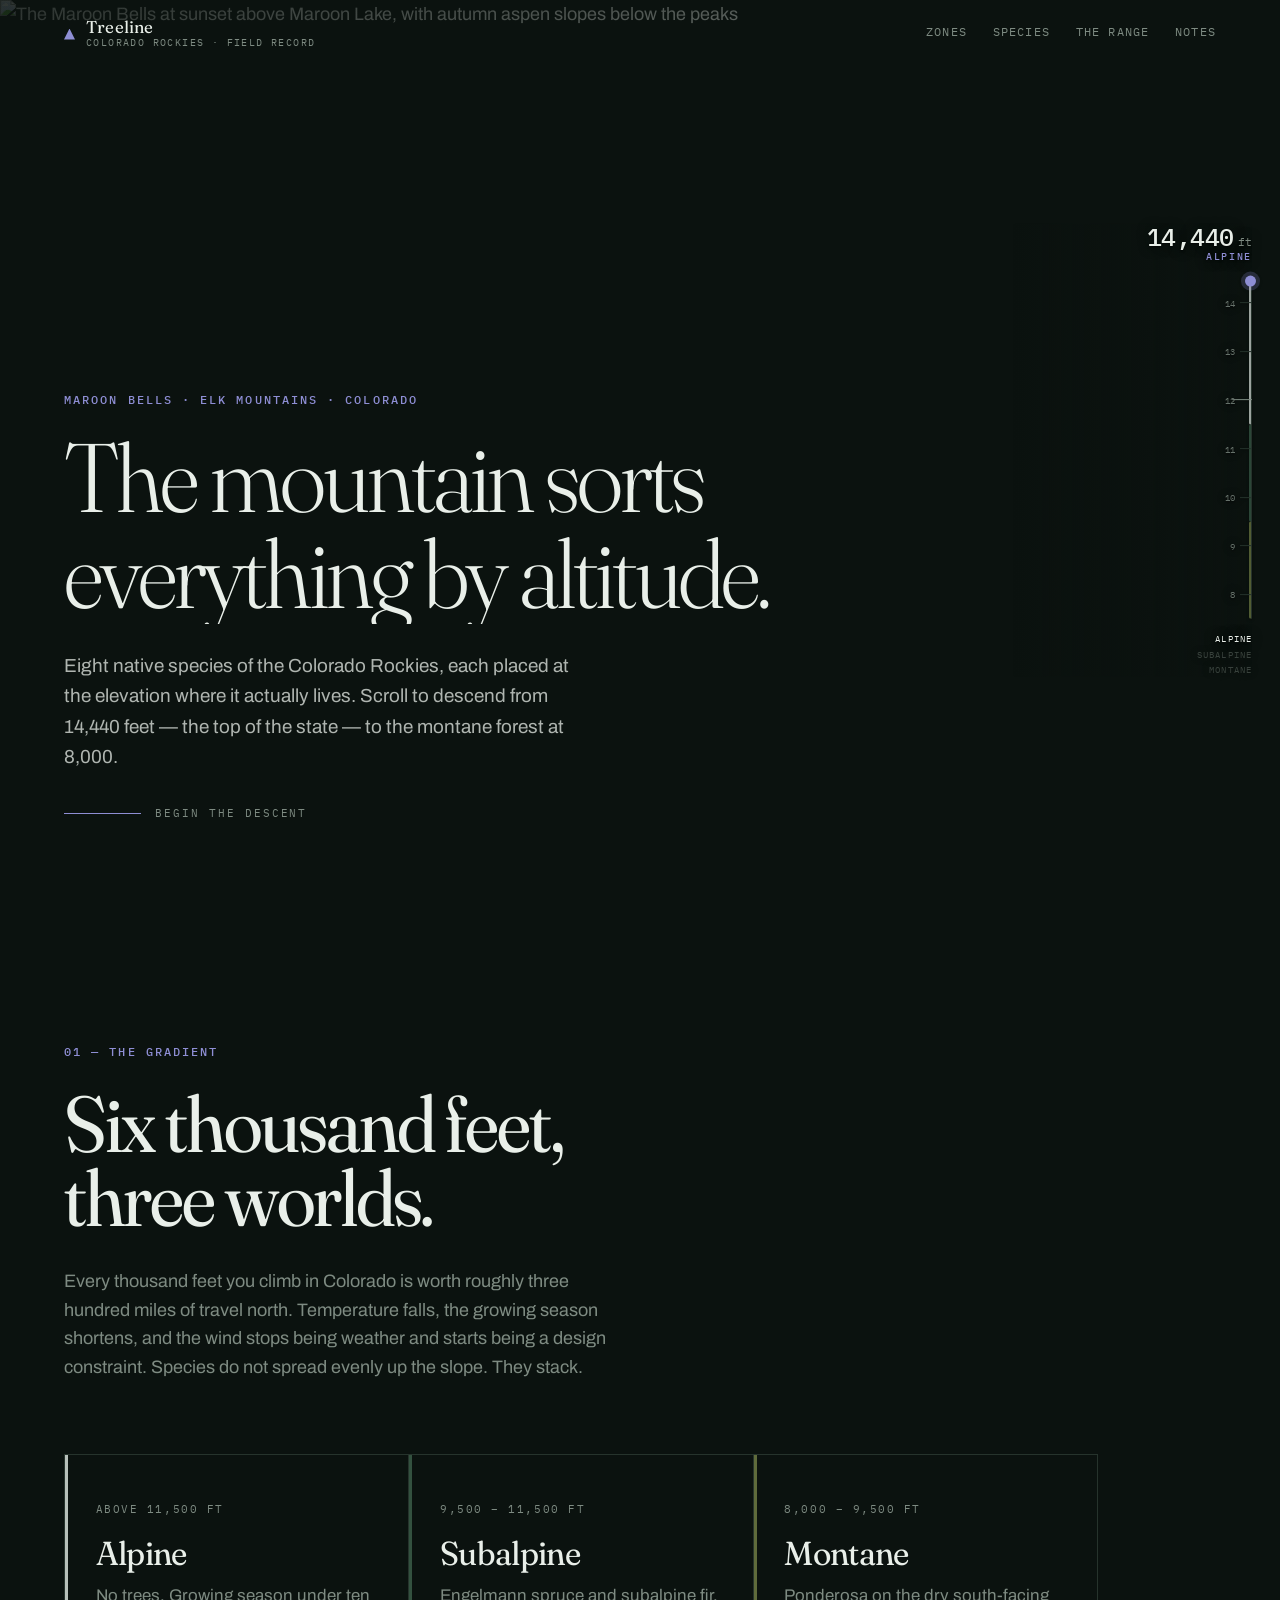
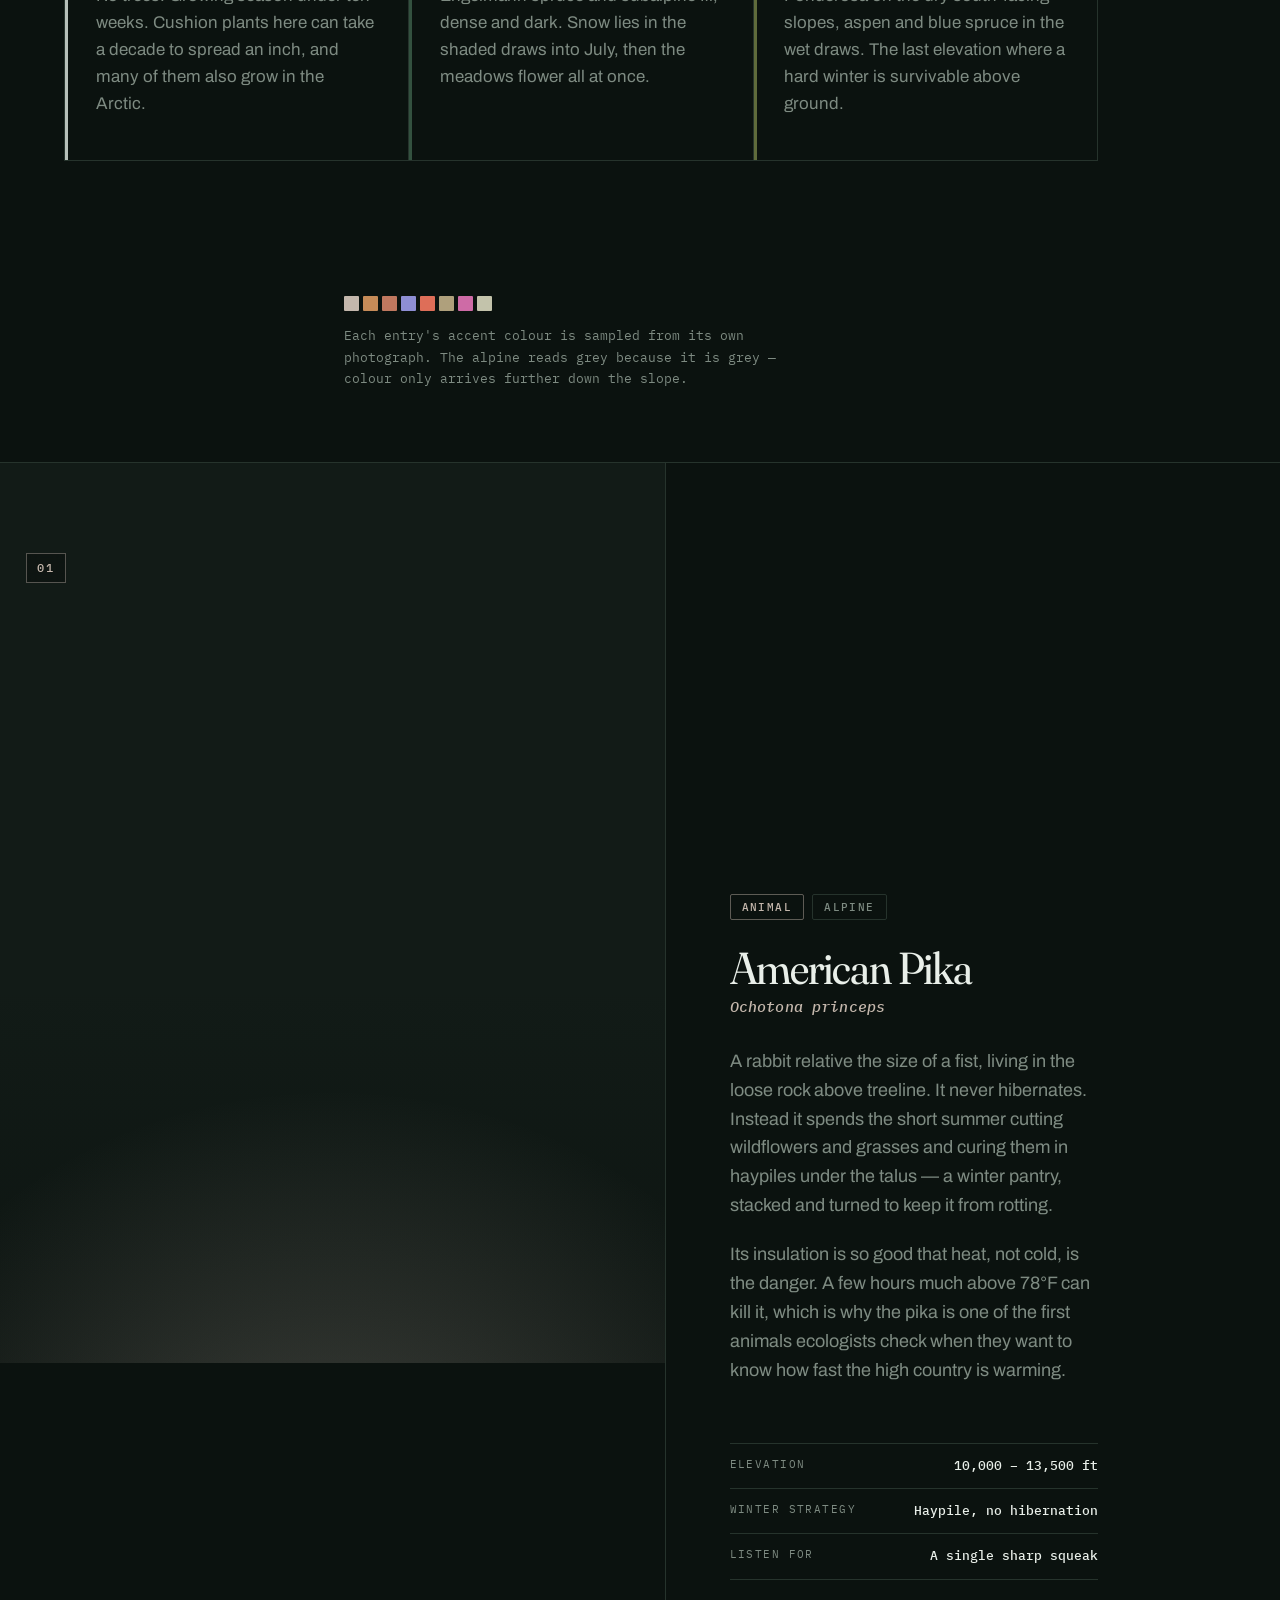
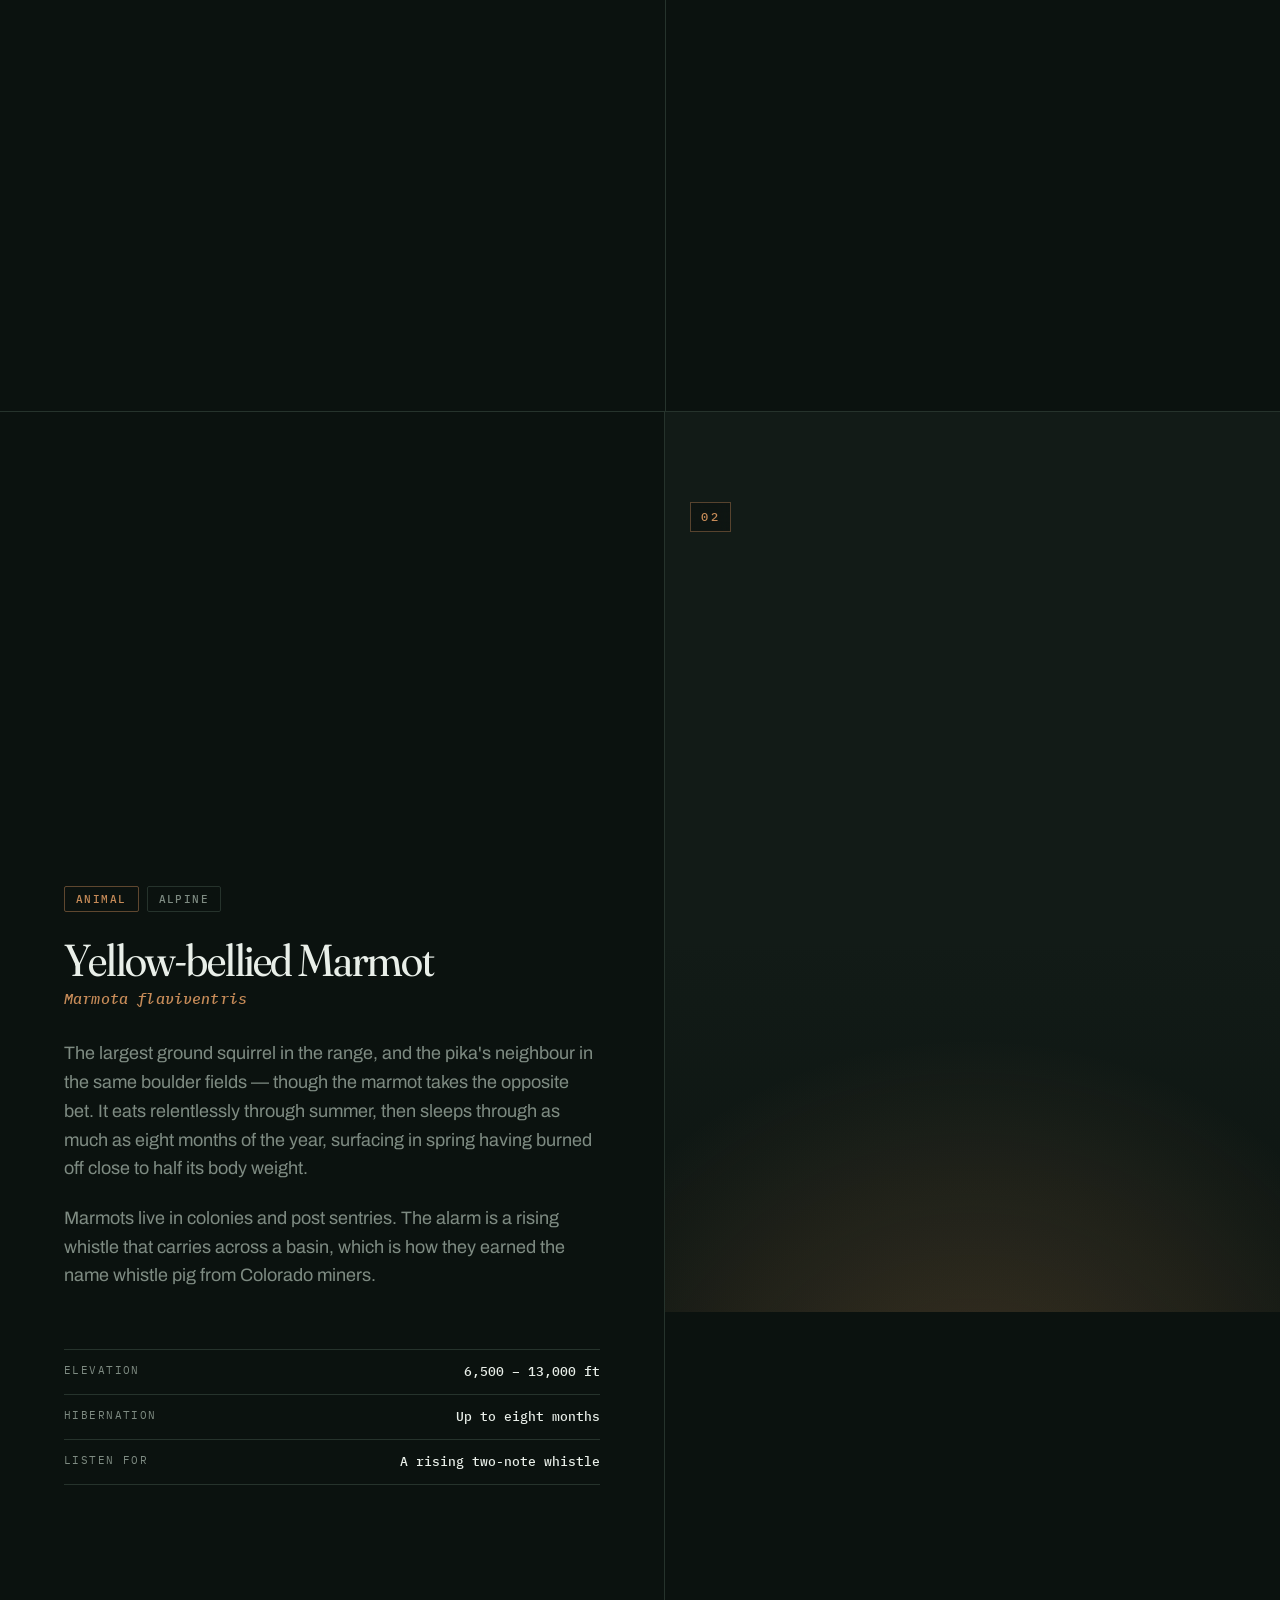
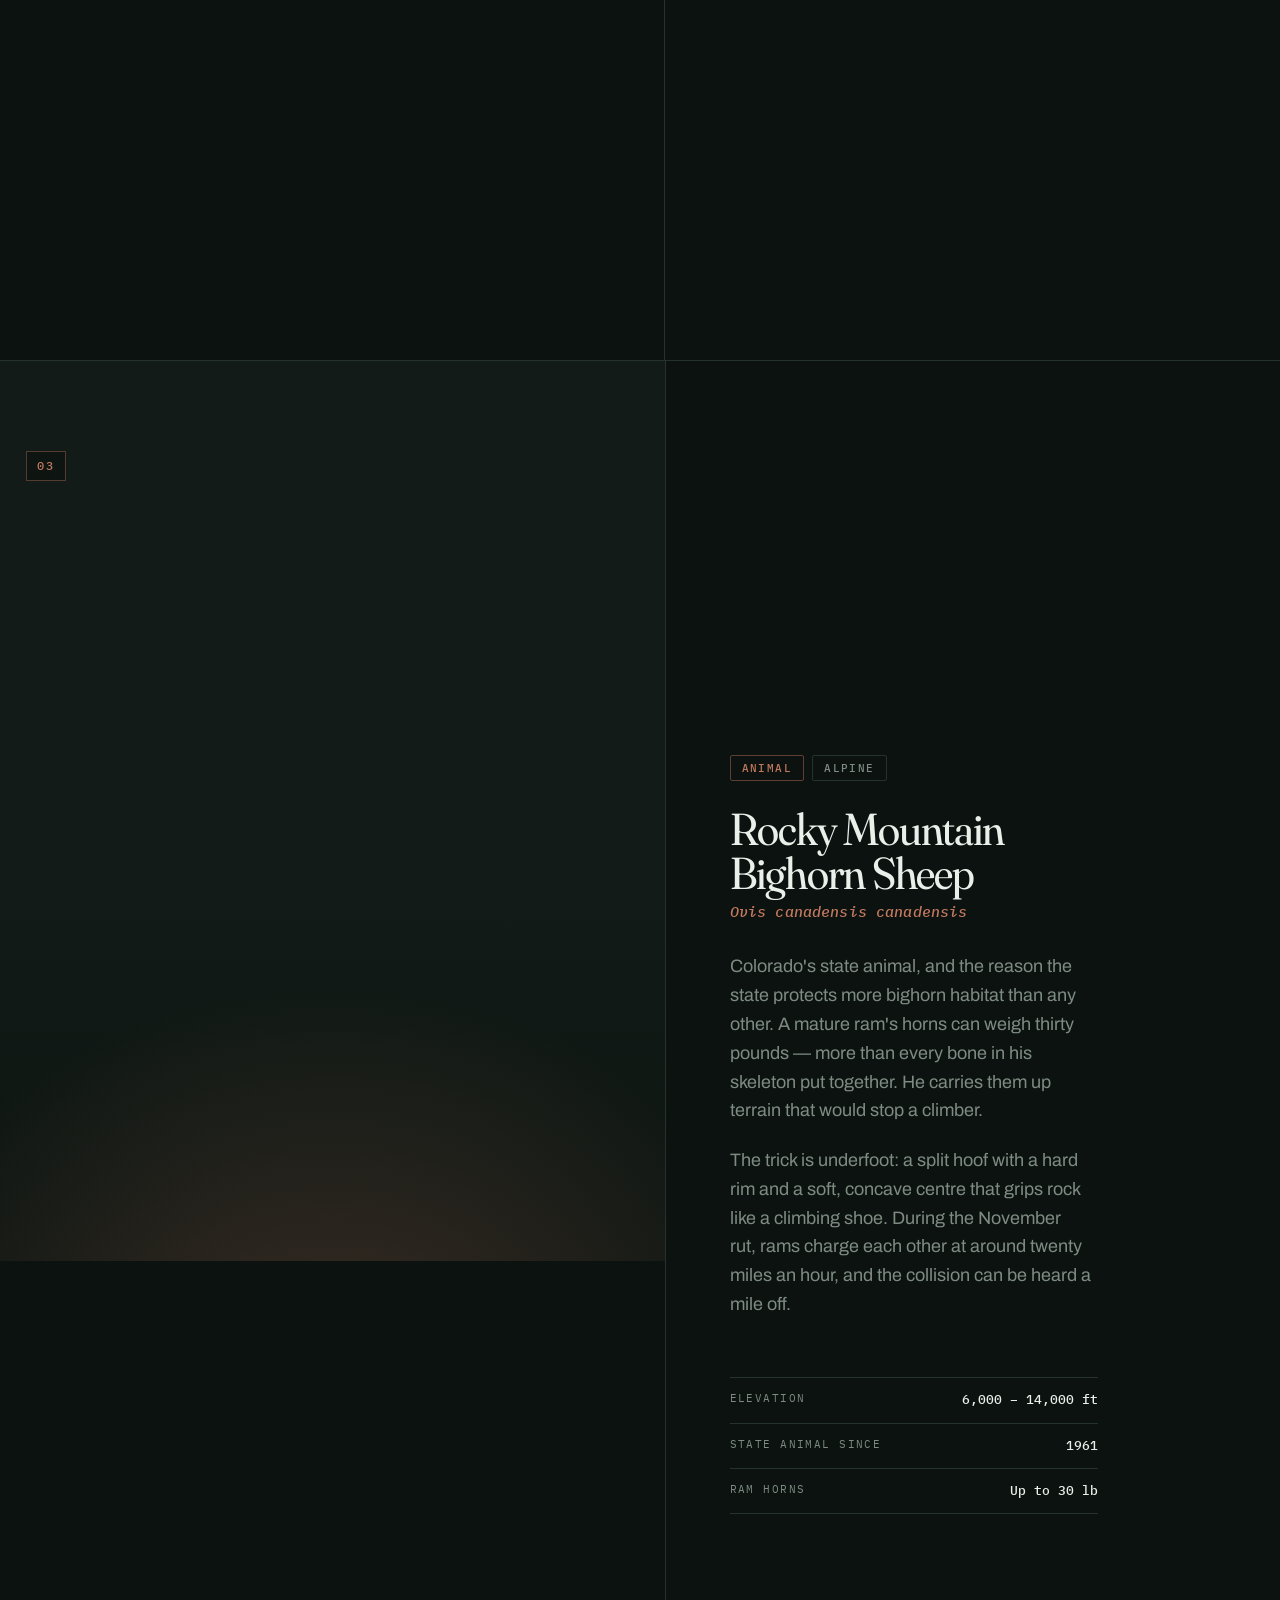
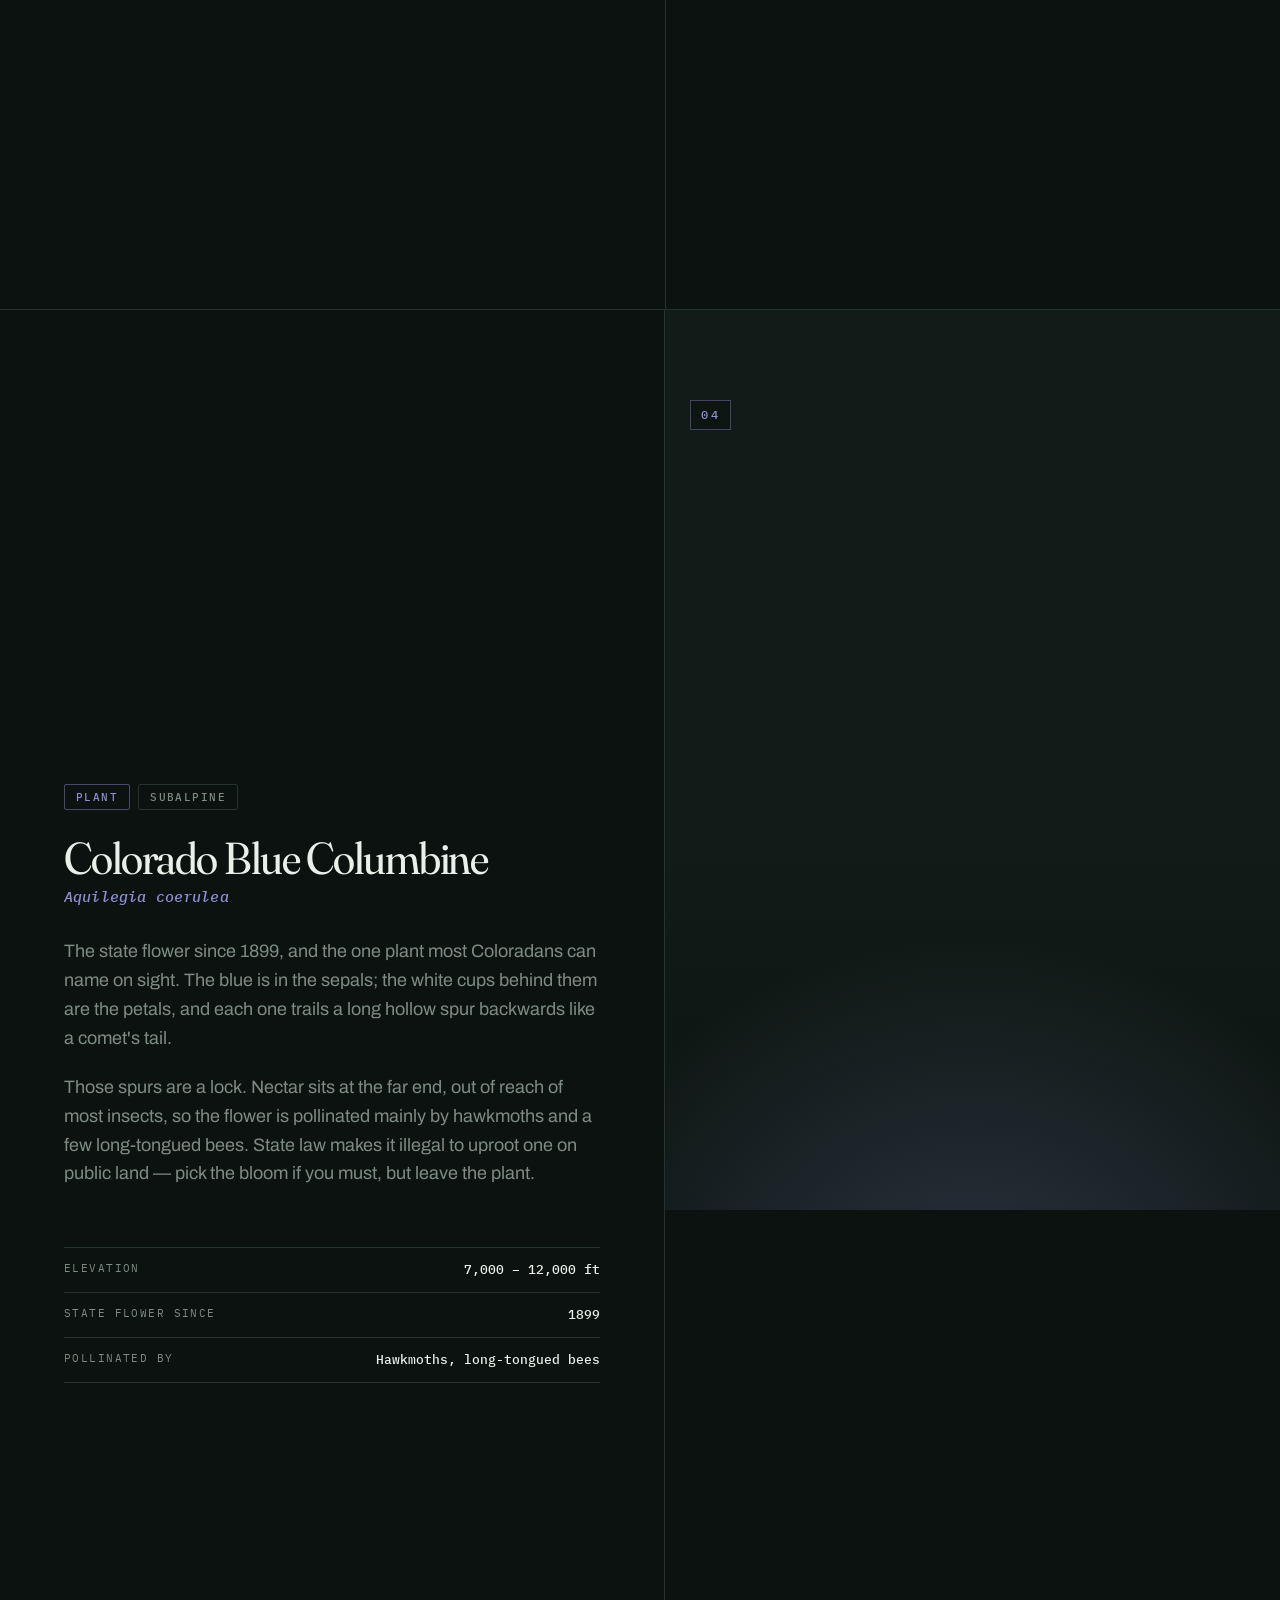
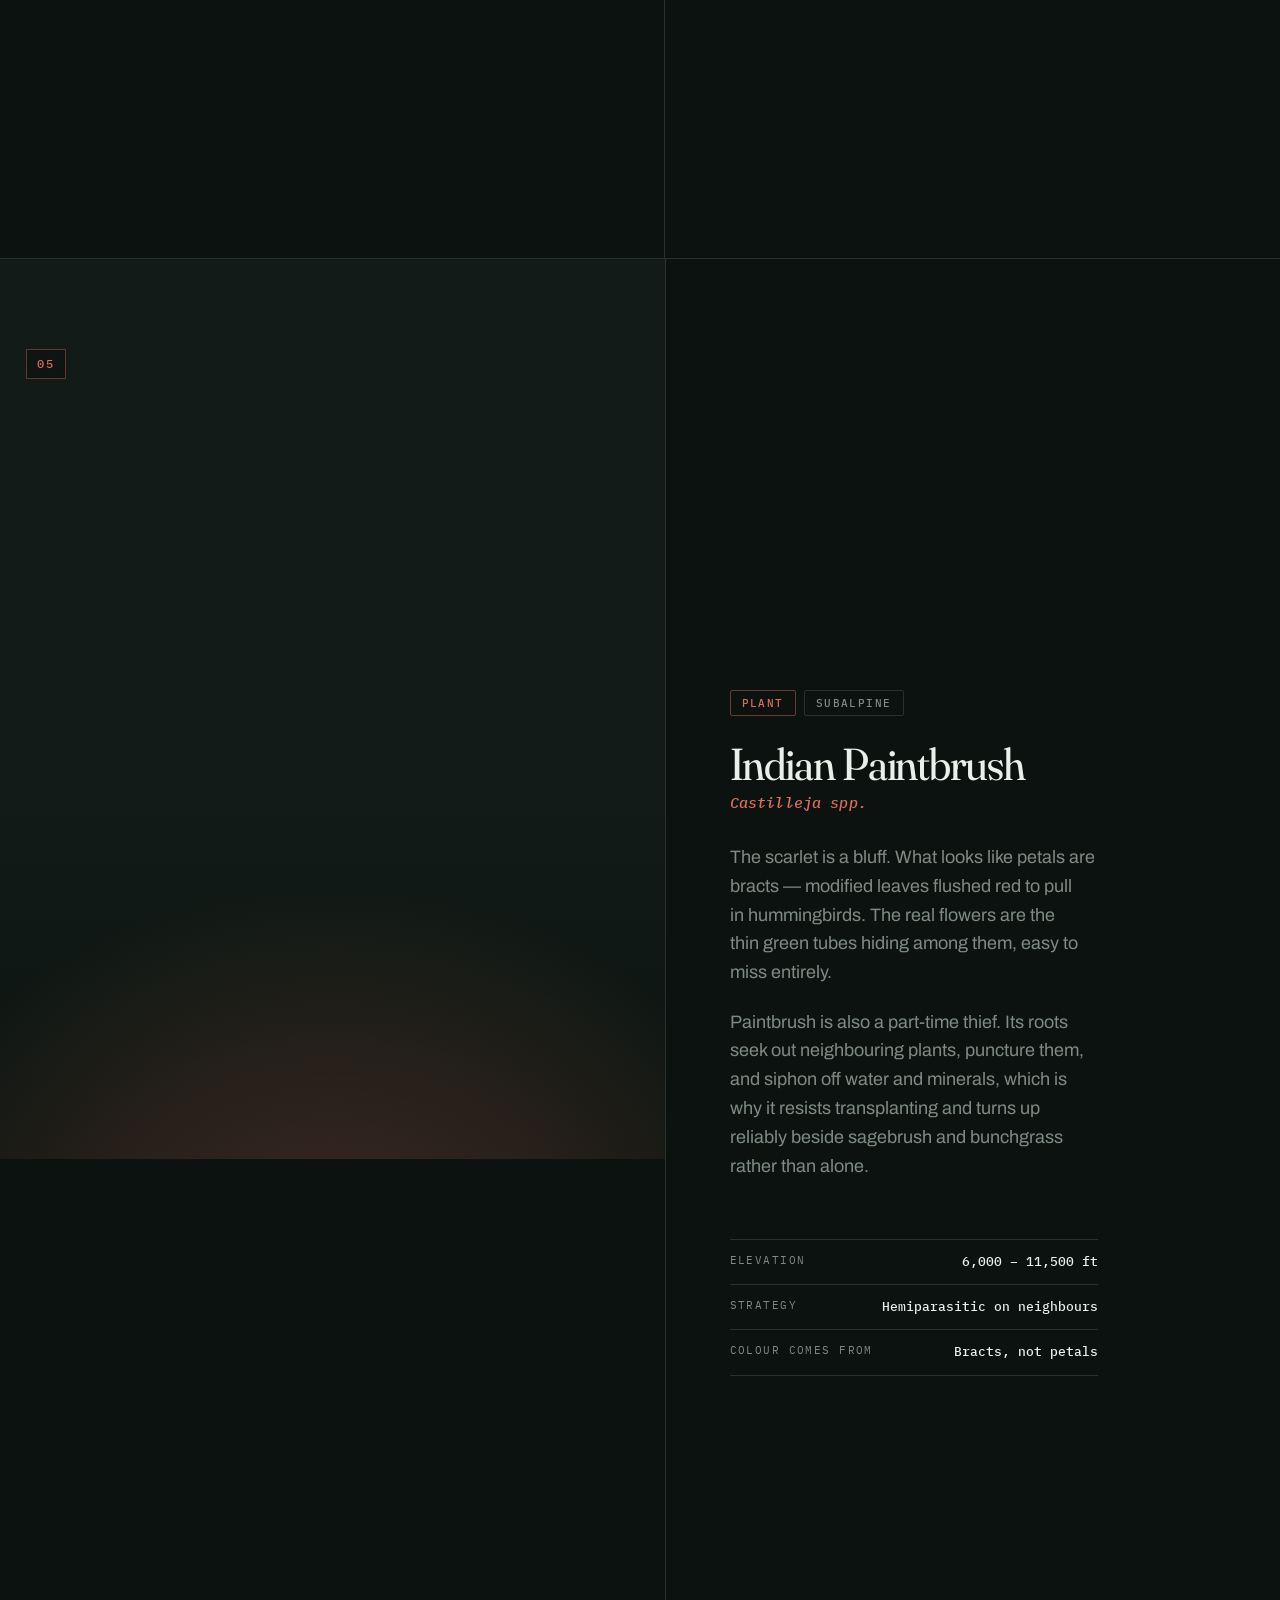
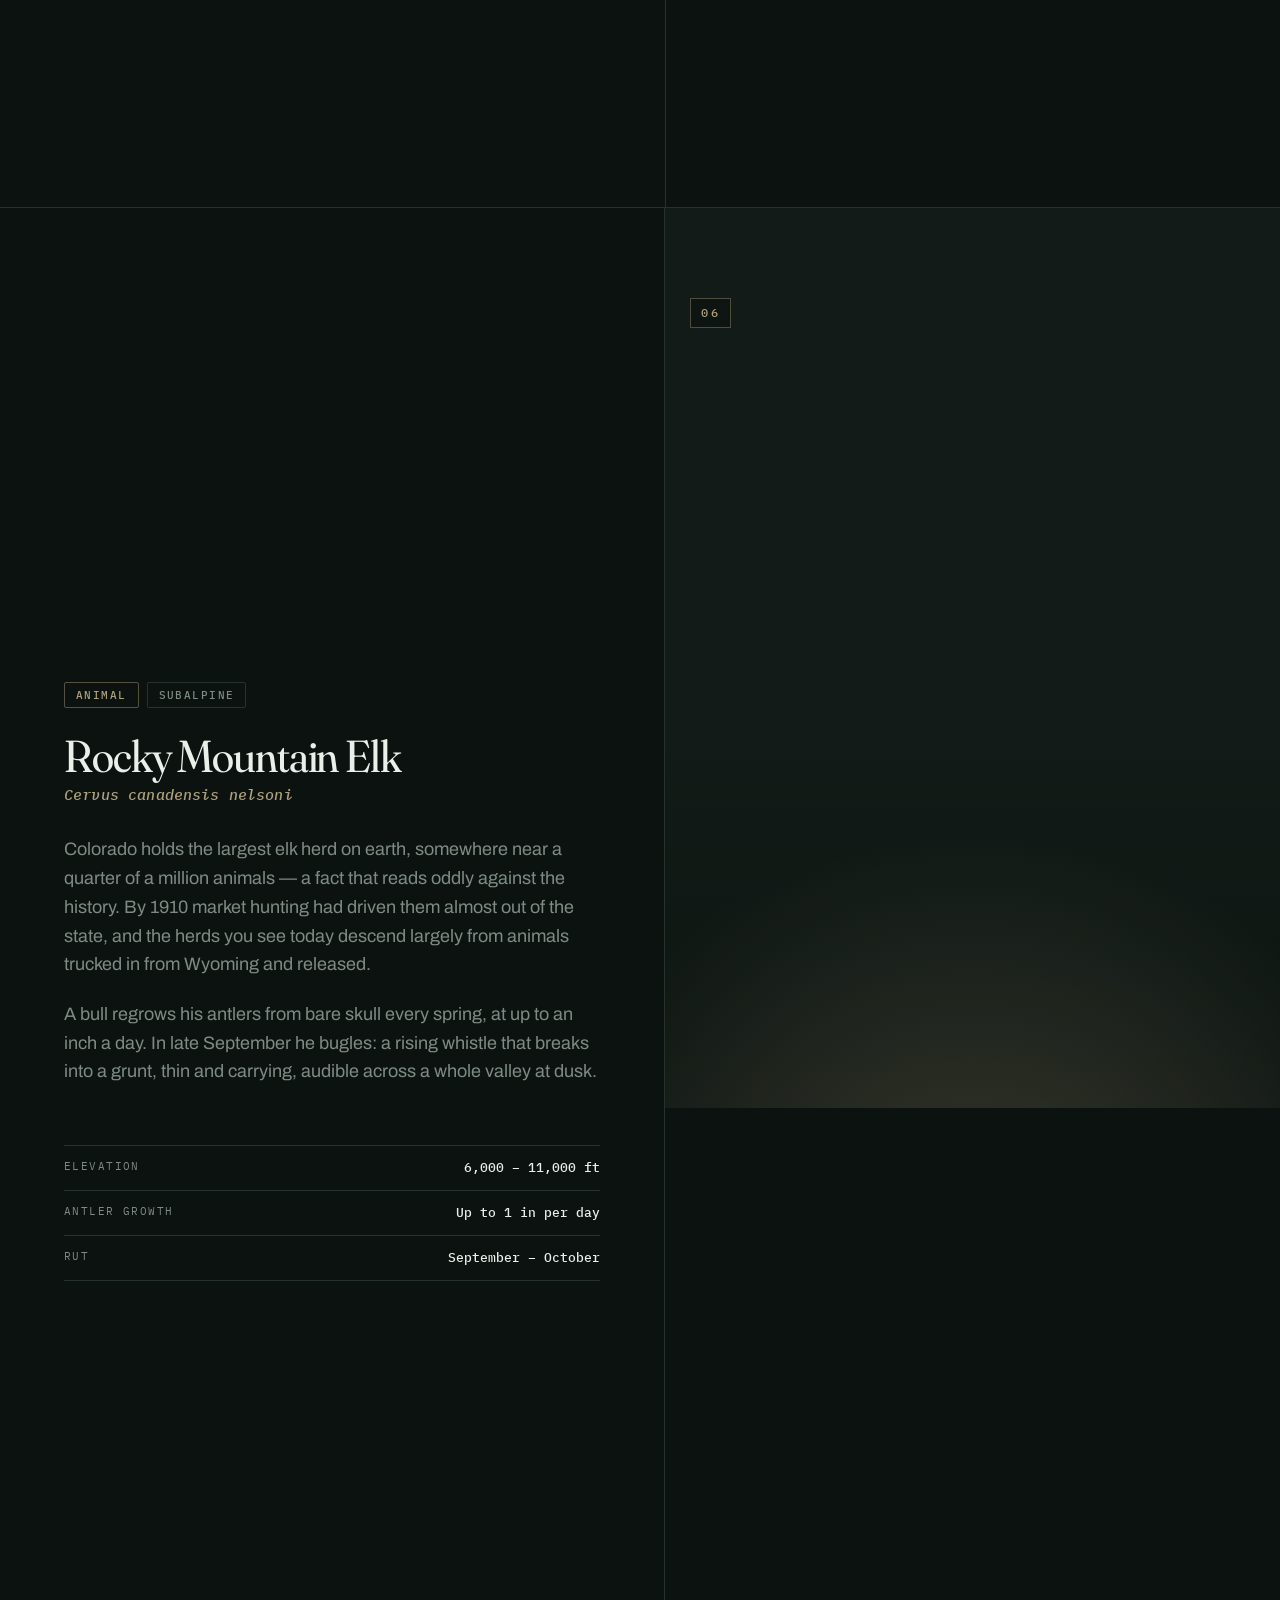
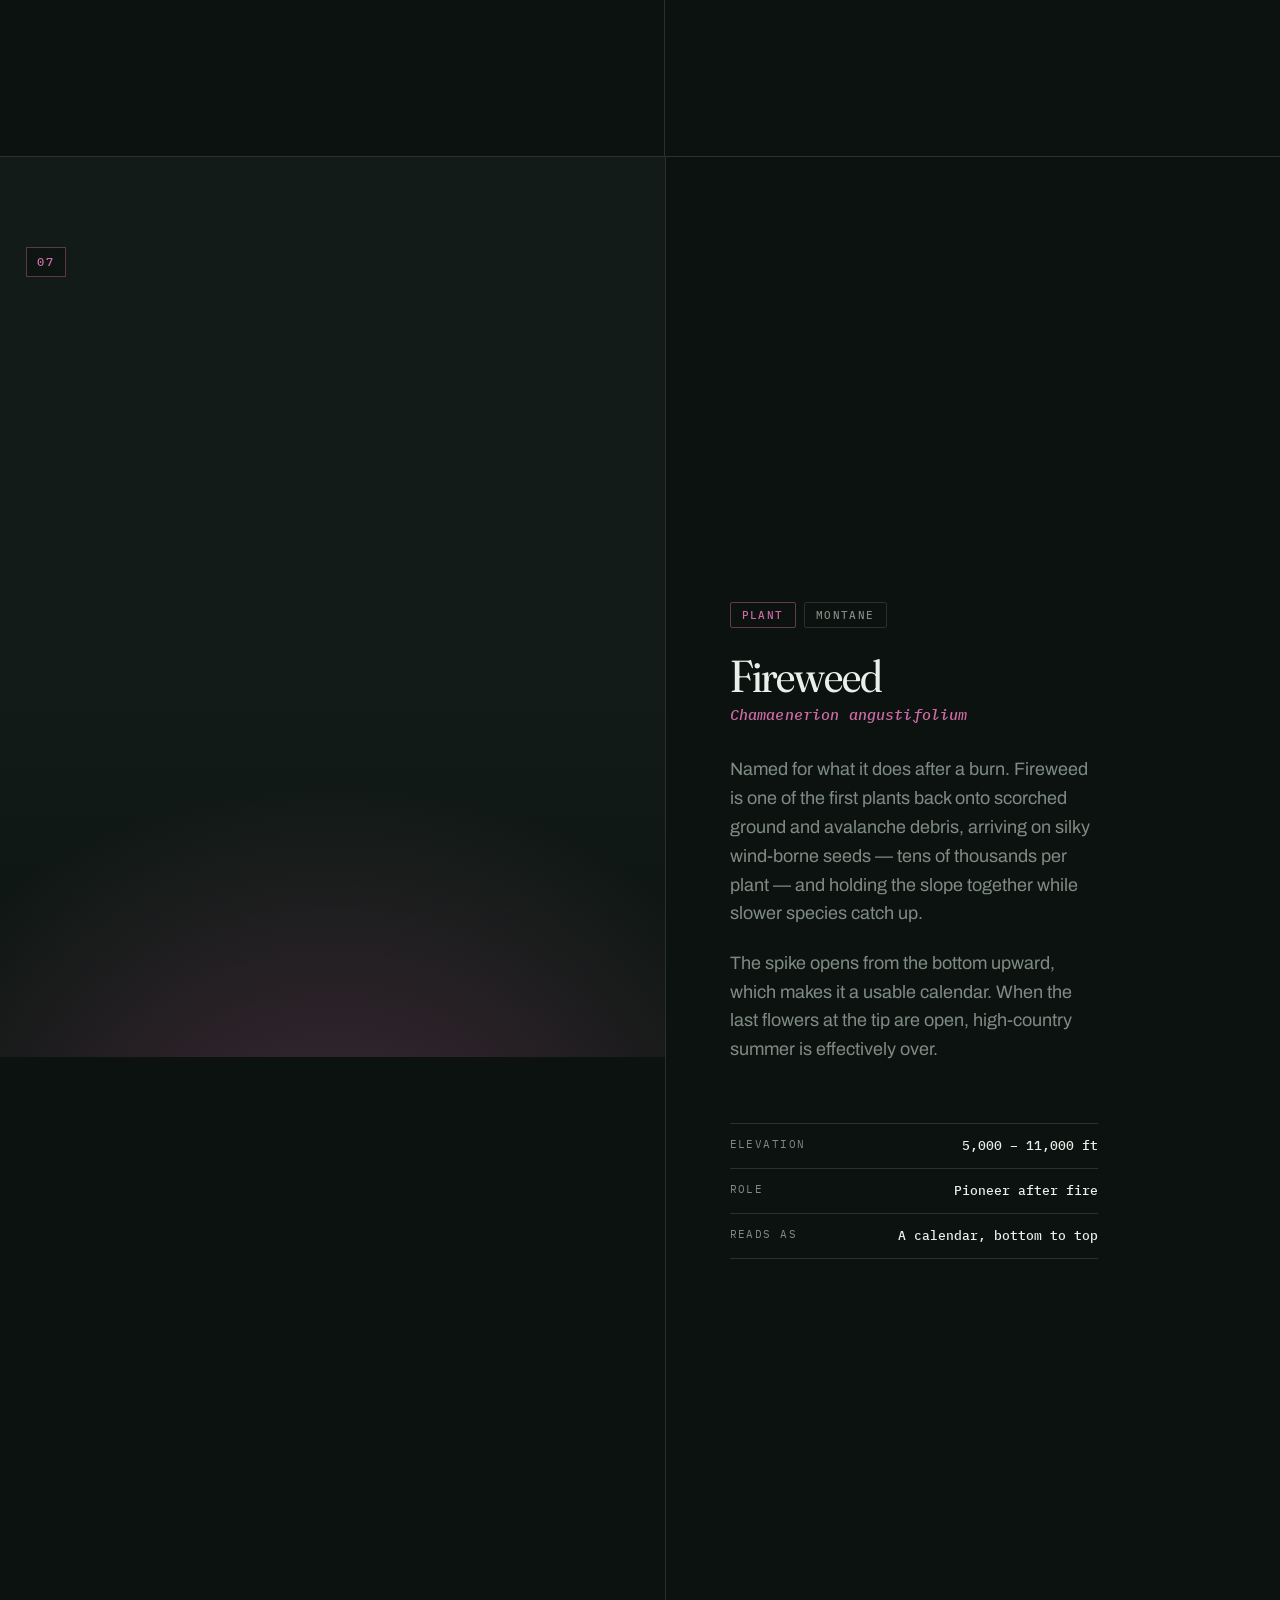
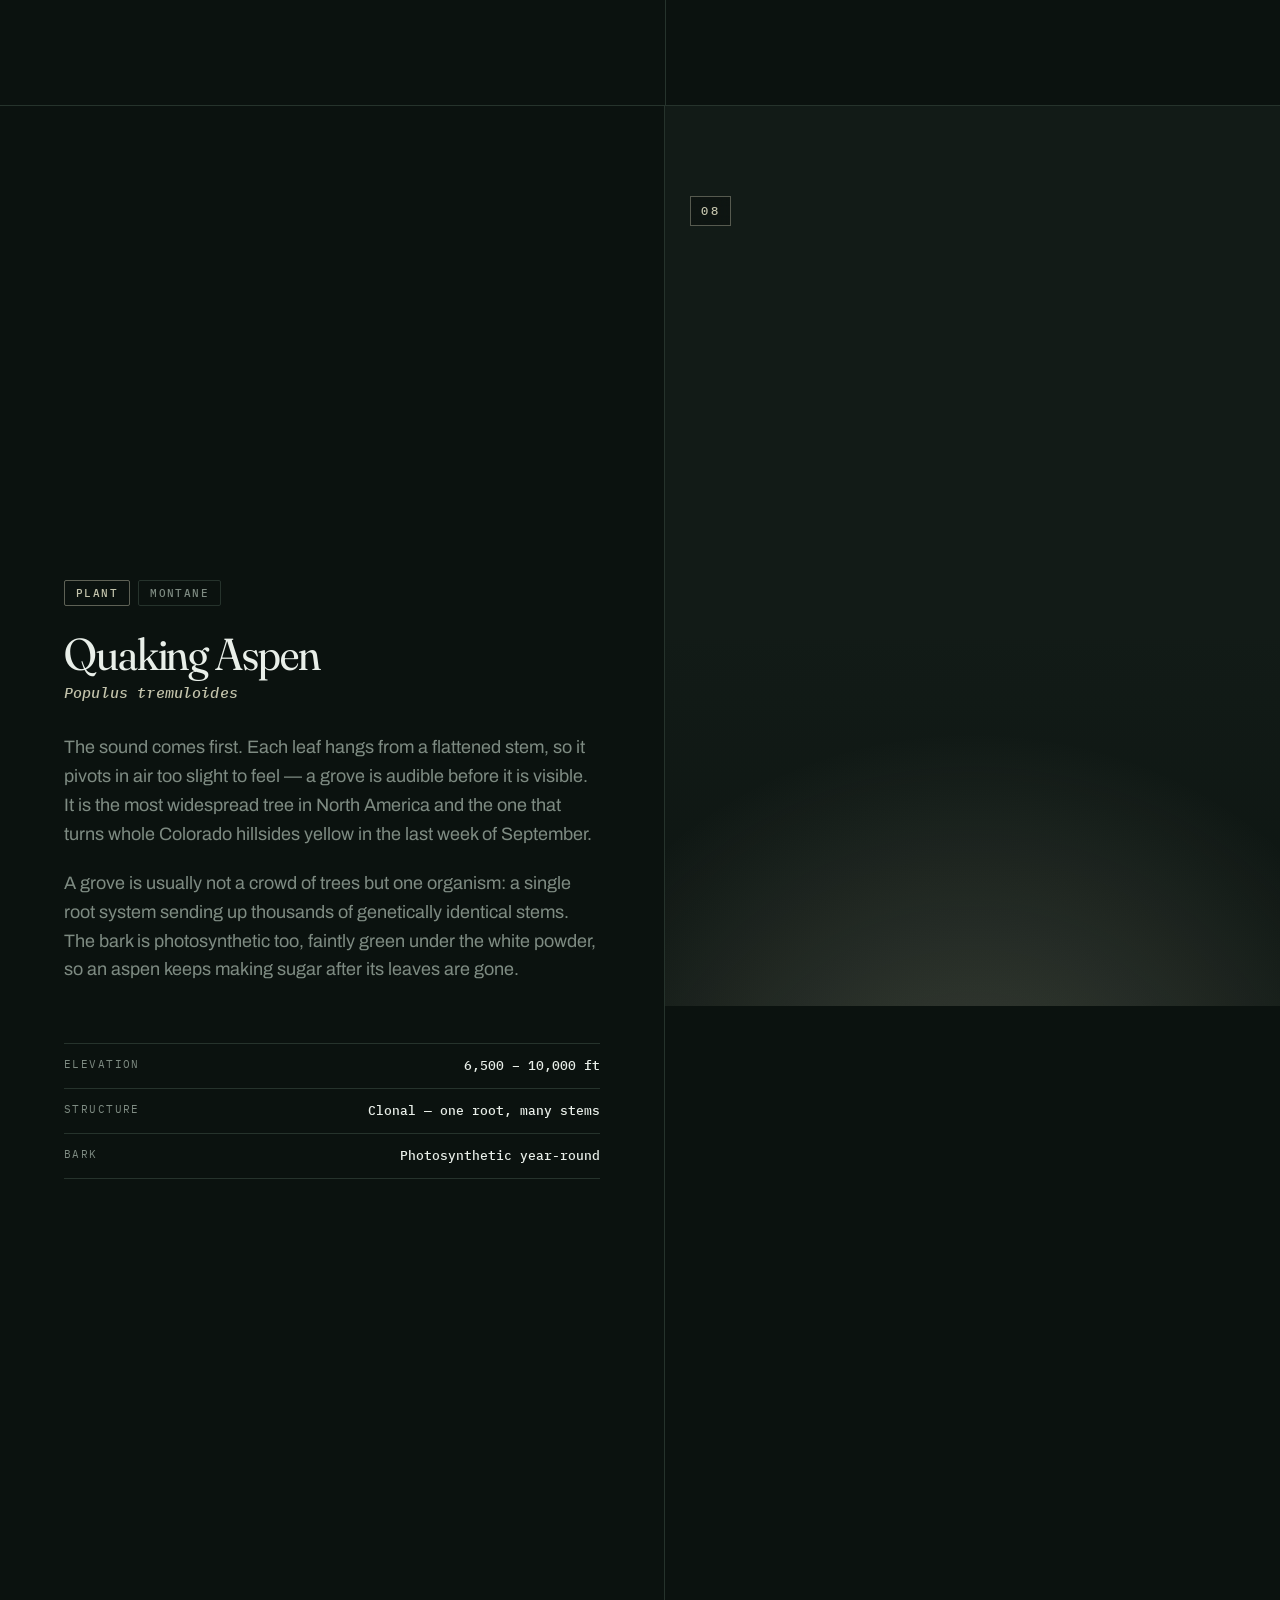
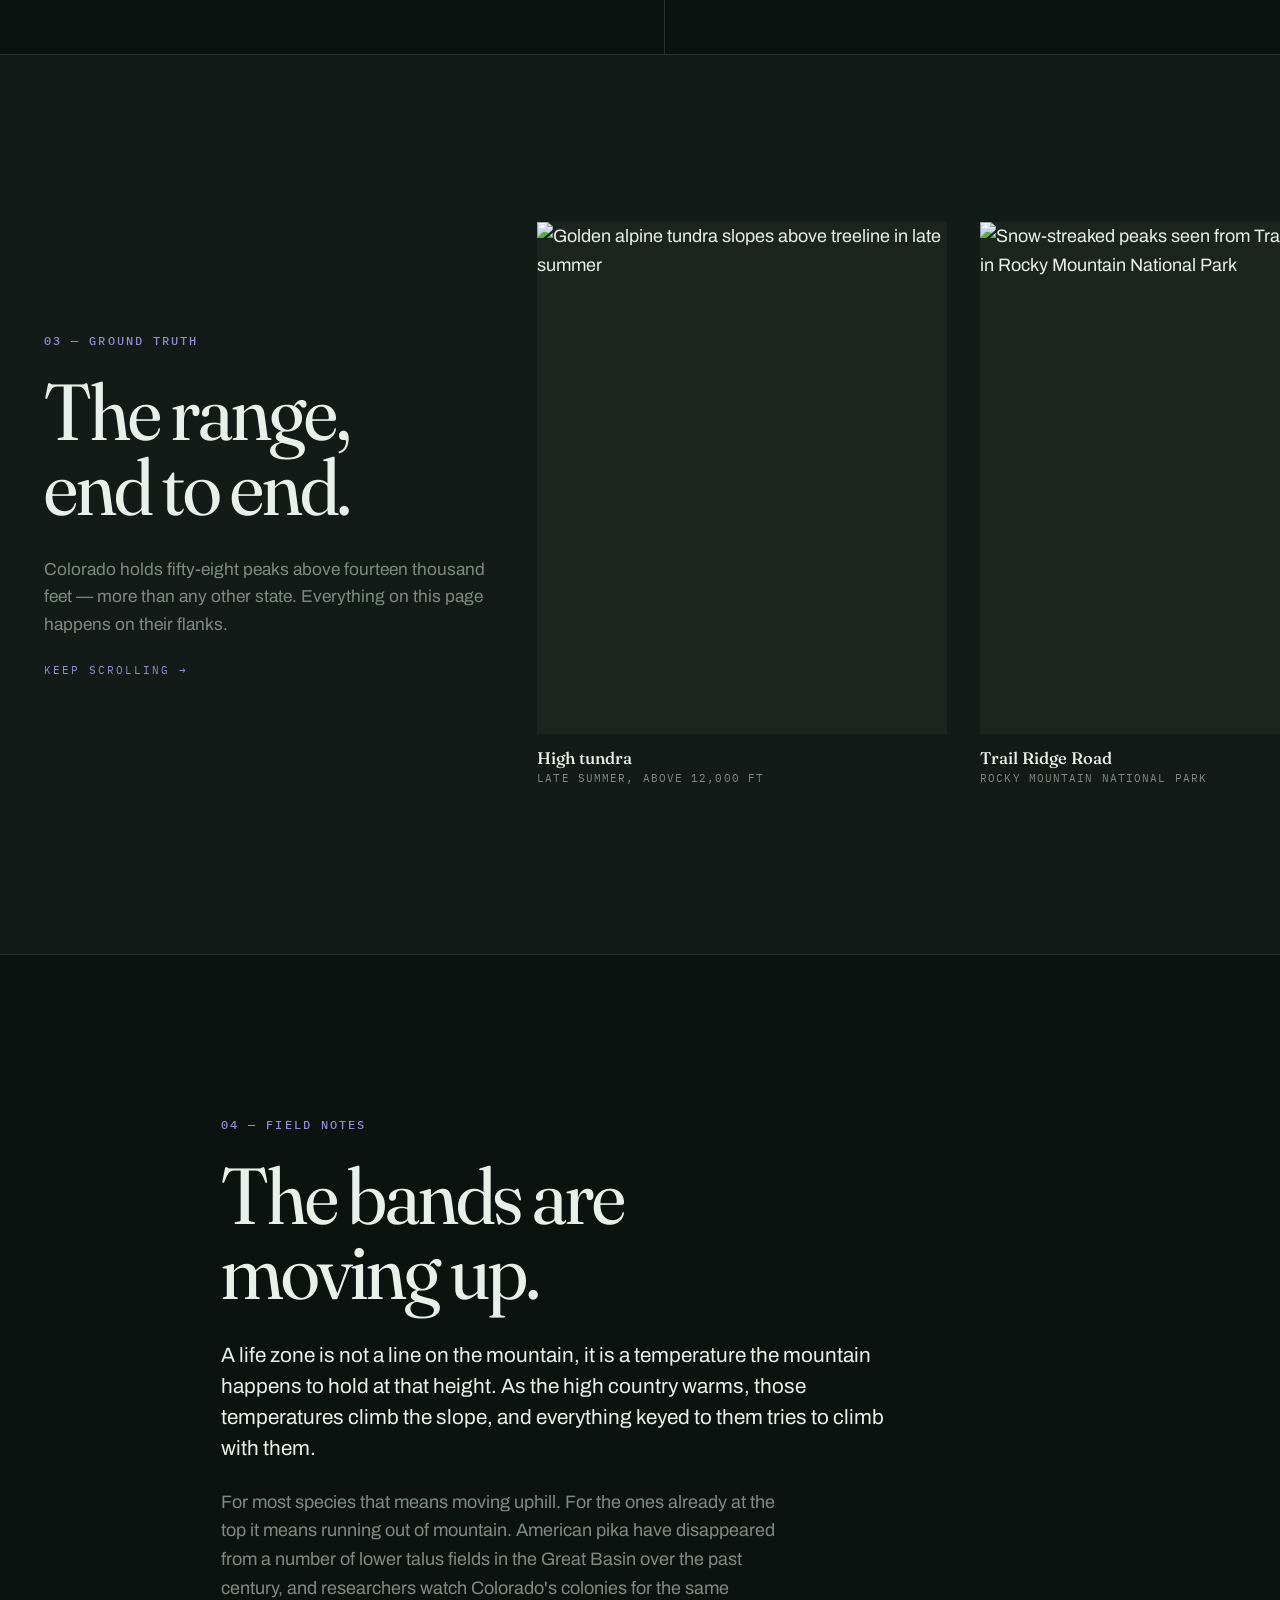
==== commit eb930e5d: "Replace the altimeter's dark blob with an edge vignette A near-opaque radial gradient sat behind the" ====
--- a/index.html
+++ b/index.html
@@ -15,7 +15,7 @@
 <link rel="preconnect" href="https://fonts.gstatic.com" crossorigin>
 <link rel="preconnect" href="https://images.unsplash.com">
 <link href="https://fonts.googleapis.com/css2?family=Fraunces:opsz,wght,SOFT,WONK@9..144,300..900,0..100,0..1&family=Archivo:wght@400;500;600&family=IBM+Plex+Mono:wght@400;500&display=swap" rel="stylesheet">
-<link rel="stylesheet" href="styles.css?v=4">
+<link rel="stylesheet" href="styles.css?v=7">
 </head>
 <body>
 
@@ -464,6 +464,6 @@
 <script src="https://cdn.jsdelivr.net/npm/gsap@3.13.0/dist/gsap.min.js" defer></script>
 <script src="https://cdn.jsdelivr.net/npm/gsap@3.13.0/dist/ScrollTrigger.min.js" defer></script>
 <script src="https://cdn.jsdelivr.net/npm/lenis@1.3.11/dist/lenis.min.js" defer></script>
-<script src="main.js?v=4" defer></script>
+<script src="main.js?v=7" defer></script>
 </body>
 </html>
--- a/styles.css
+++ b/styles.css
@@ -223,14 +223,33 @@
 }
 .alt--on { opacity: 1; }
 
-/* keeps the readout legible where it crosses bright sky or snow */
+/* Legibility over bright sky and snow, without parking a soft dark blob on top
+   of the photograph. The darkening is an edge vignette anchored to the viewport
+   margin, so it reads as the page's own gutter rather than a floating smudge —
+   invisible on dark sections, quietly present where the image goes bright. */
 .alt::before {
   content: '';
-  position: absolute;
-  inset: -34px -30px -34px -52px;
+  position: fixed;
+  top: 0;
+  right: 0;
+  bottom: 0;
+  width: clamp(130px, 24vw, 240px);
   z-index: -1;
-  background: radial-gradient(66% 54% at 74% 50%, color-mix(in oklab, var(--ink) 92%, transparent) 30%, transparent 78%);
-}
+  background: linear-gradient(
+    to right,
+    transparent 0%,
+    color-mix(in oklab, var(--ink) 26%, transparent) 58%,
+    color-mix(in oklab, var(--ink) 66%, transparent) 100%
+  );
+}
+
+/* the rail carries its own contrast, so it never depends on the vignette */
+.alt {
+  text-shadow:
+    0 1px 2px color-mix(in oklab, #000 55%, transparent),
+    0 0 12px color-mix(in oklab, var(--ink) 62%, transparent);
+}
+.alt__scale { filter: drop-shadow(0 1px 1.5px color-mix(in oklab, #000 45%, transparent)); }
 
 .alt__head { display: flex; align-items: baseline; gap: 4px; justify-content: flex-end; }
 .alt__value {
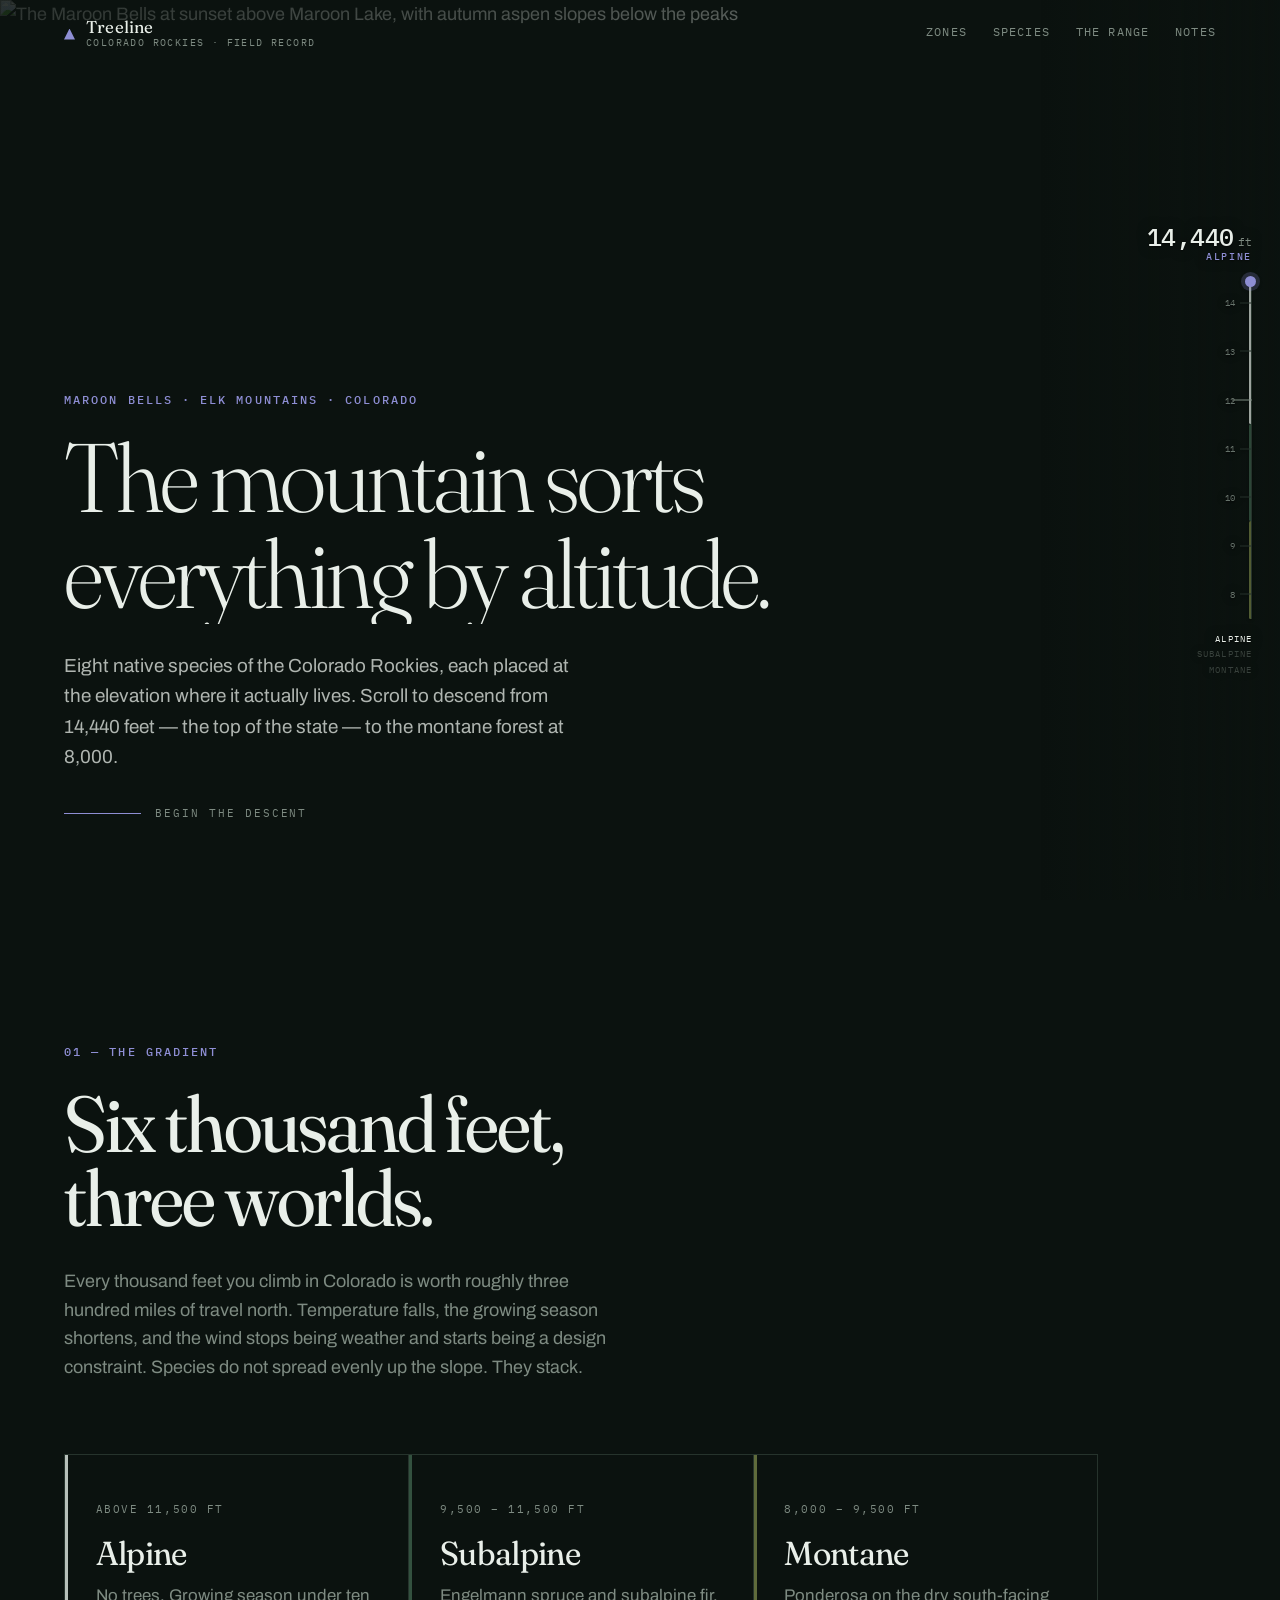
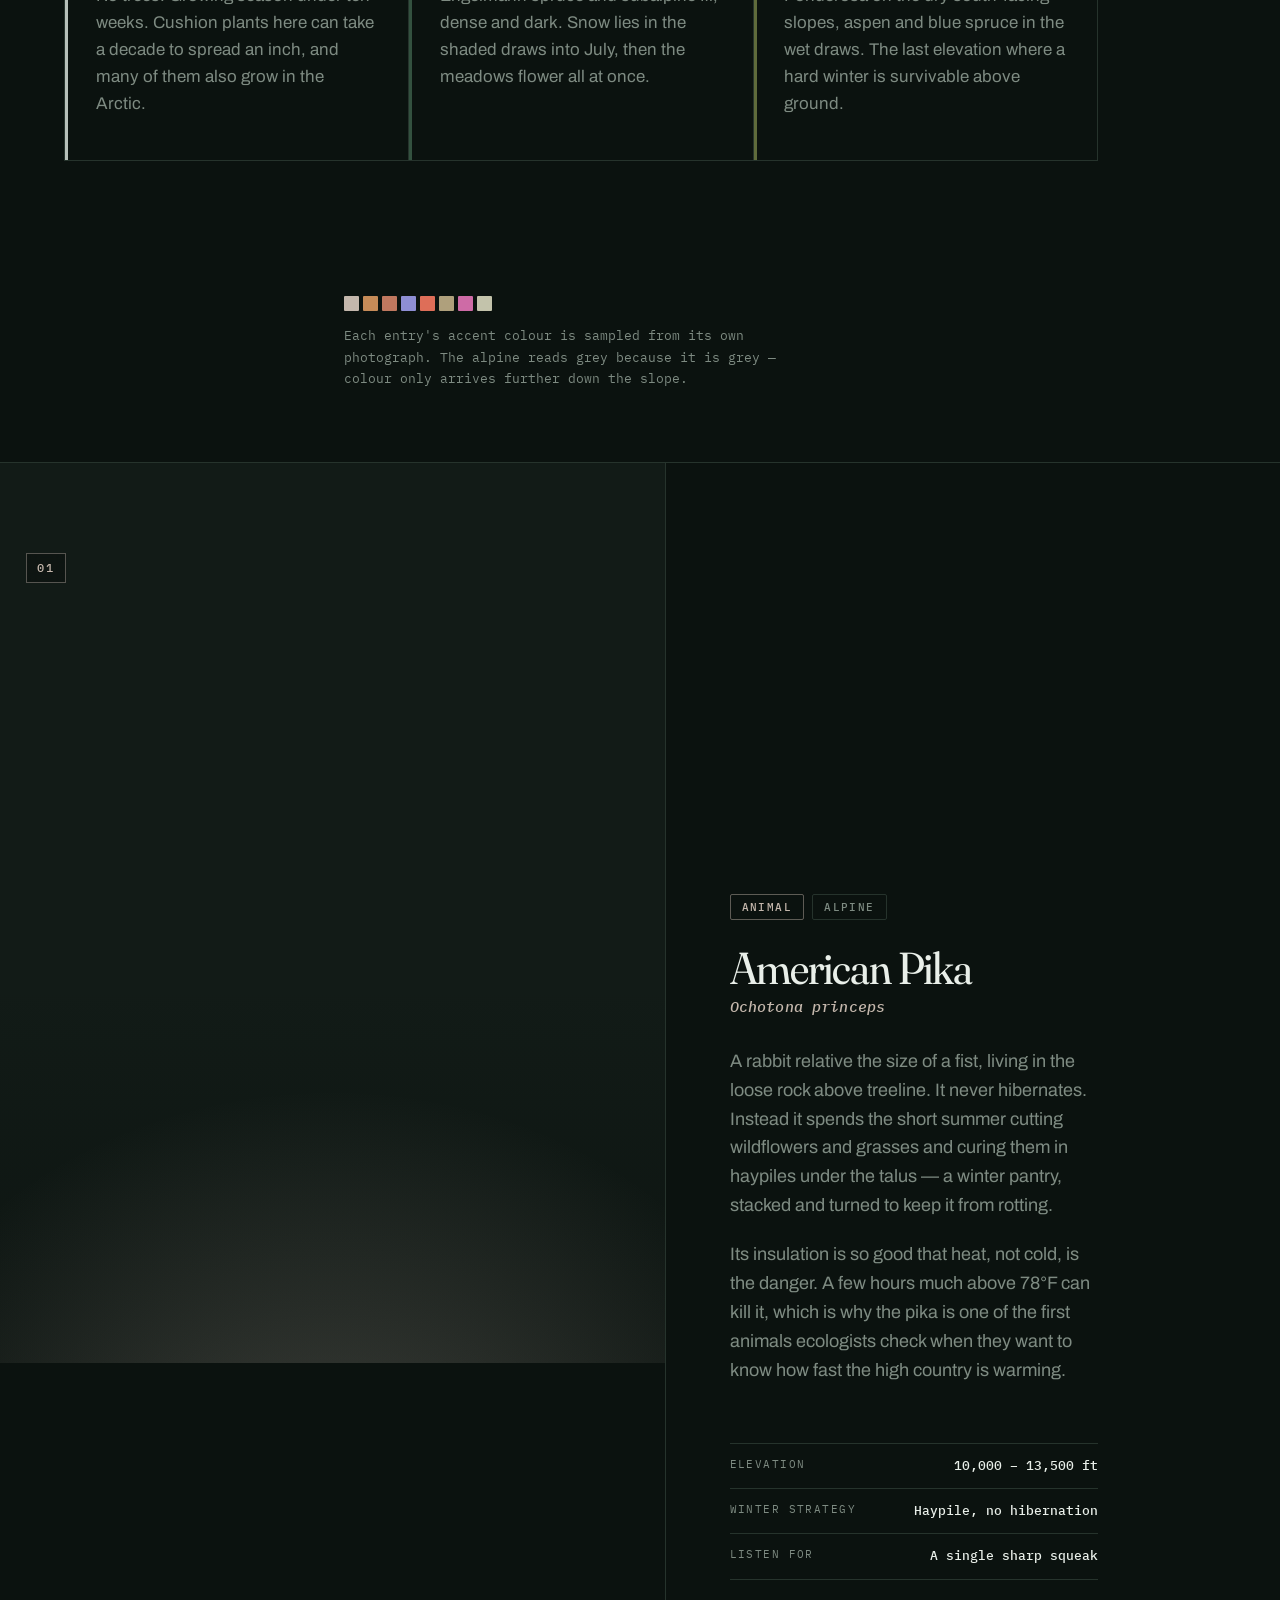
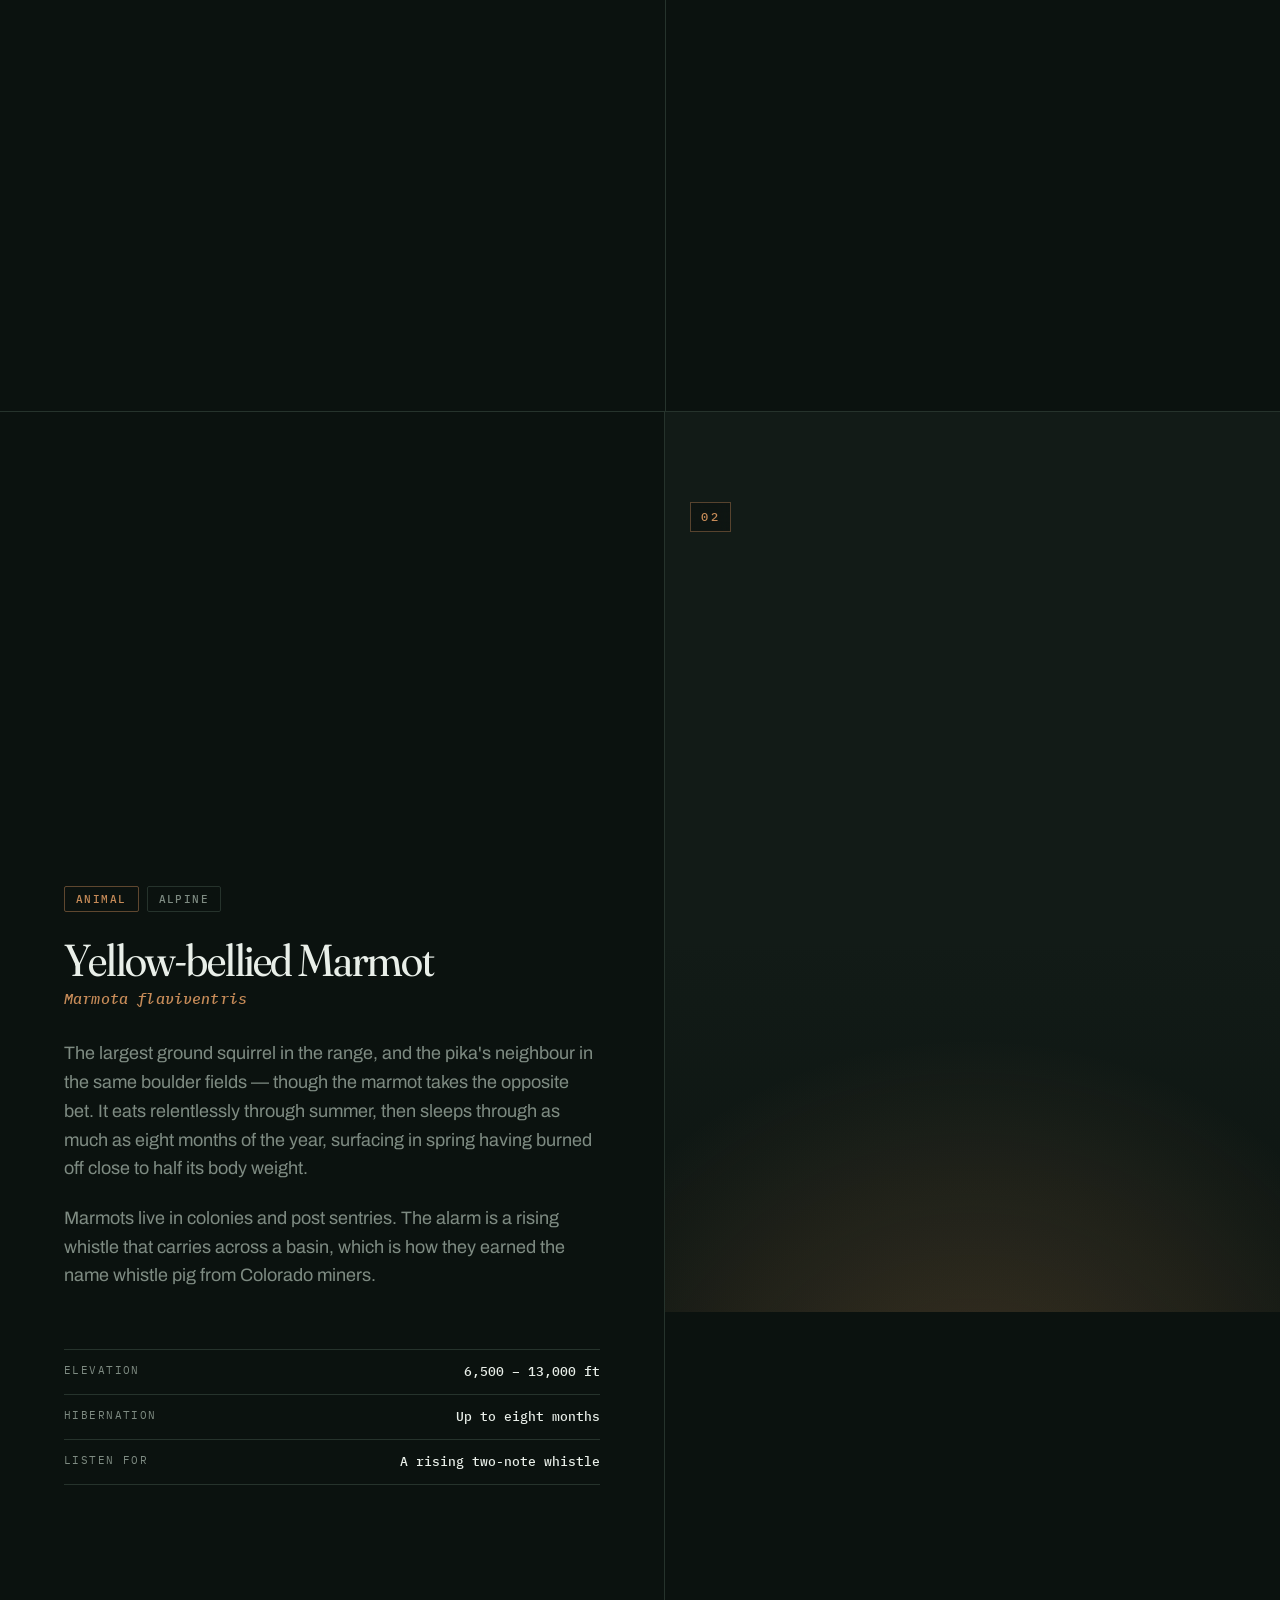
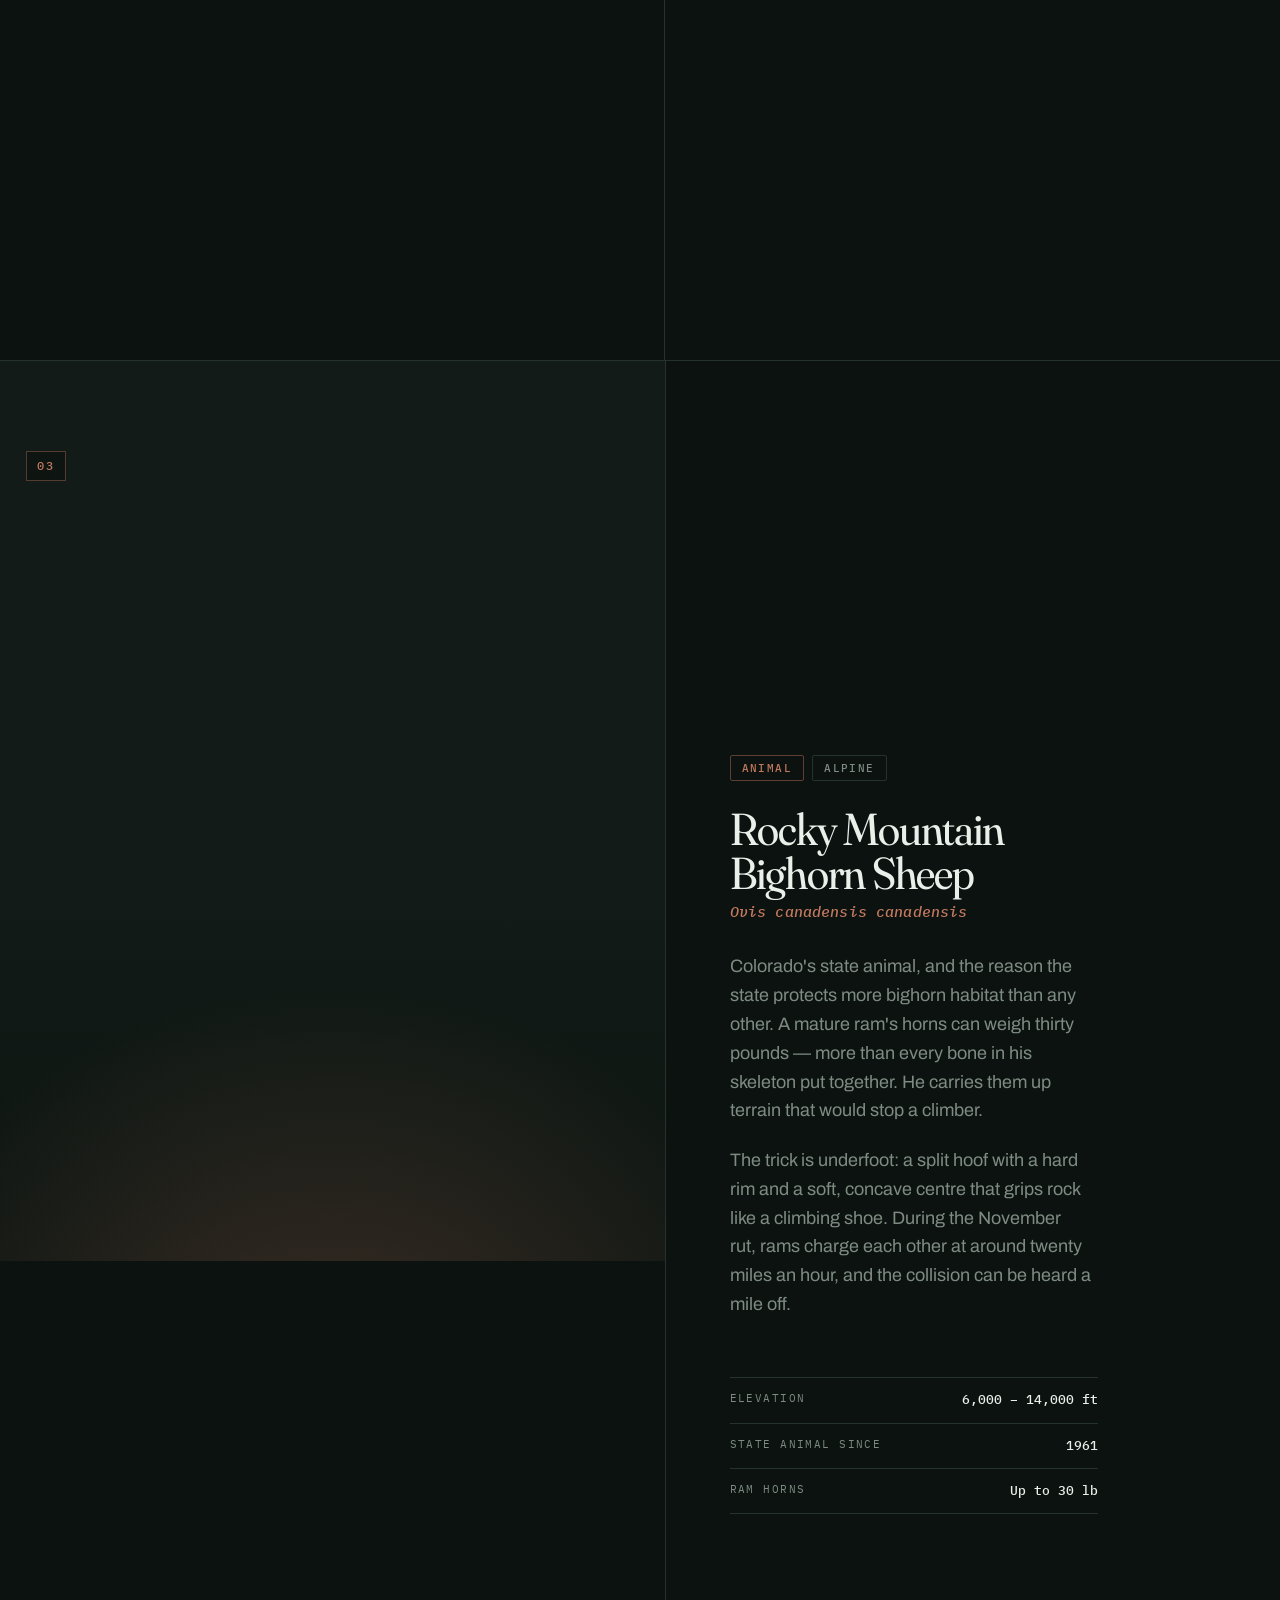
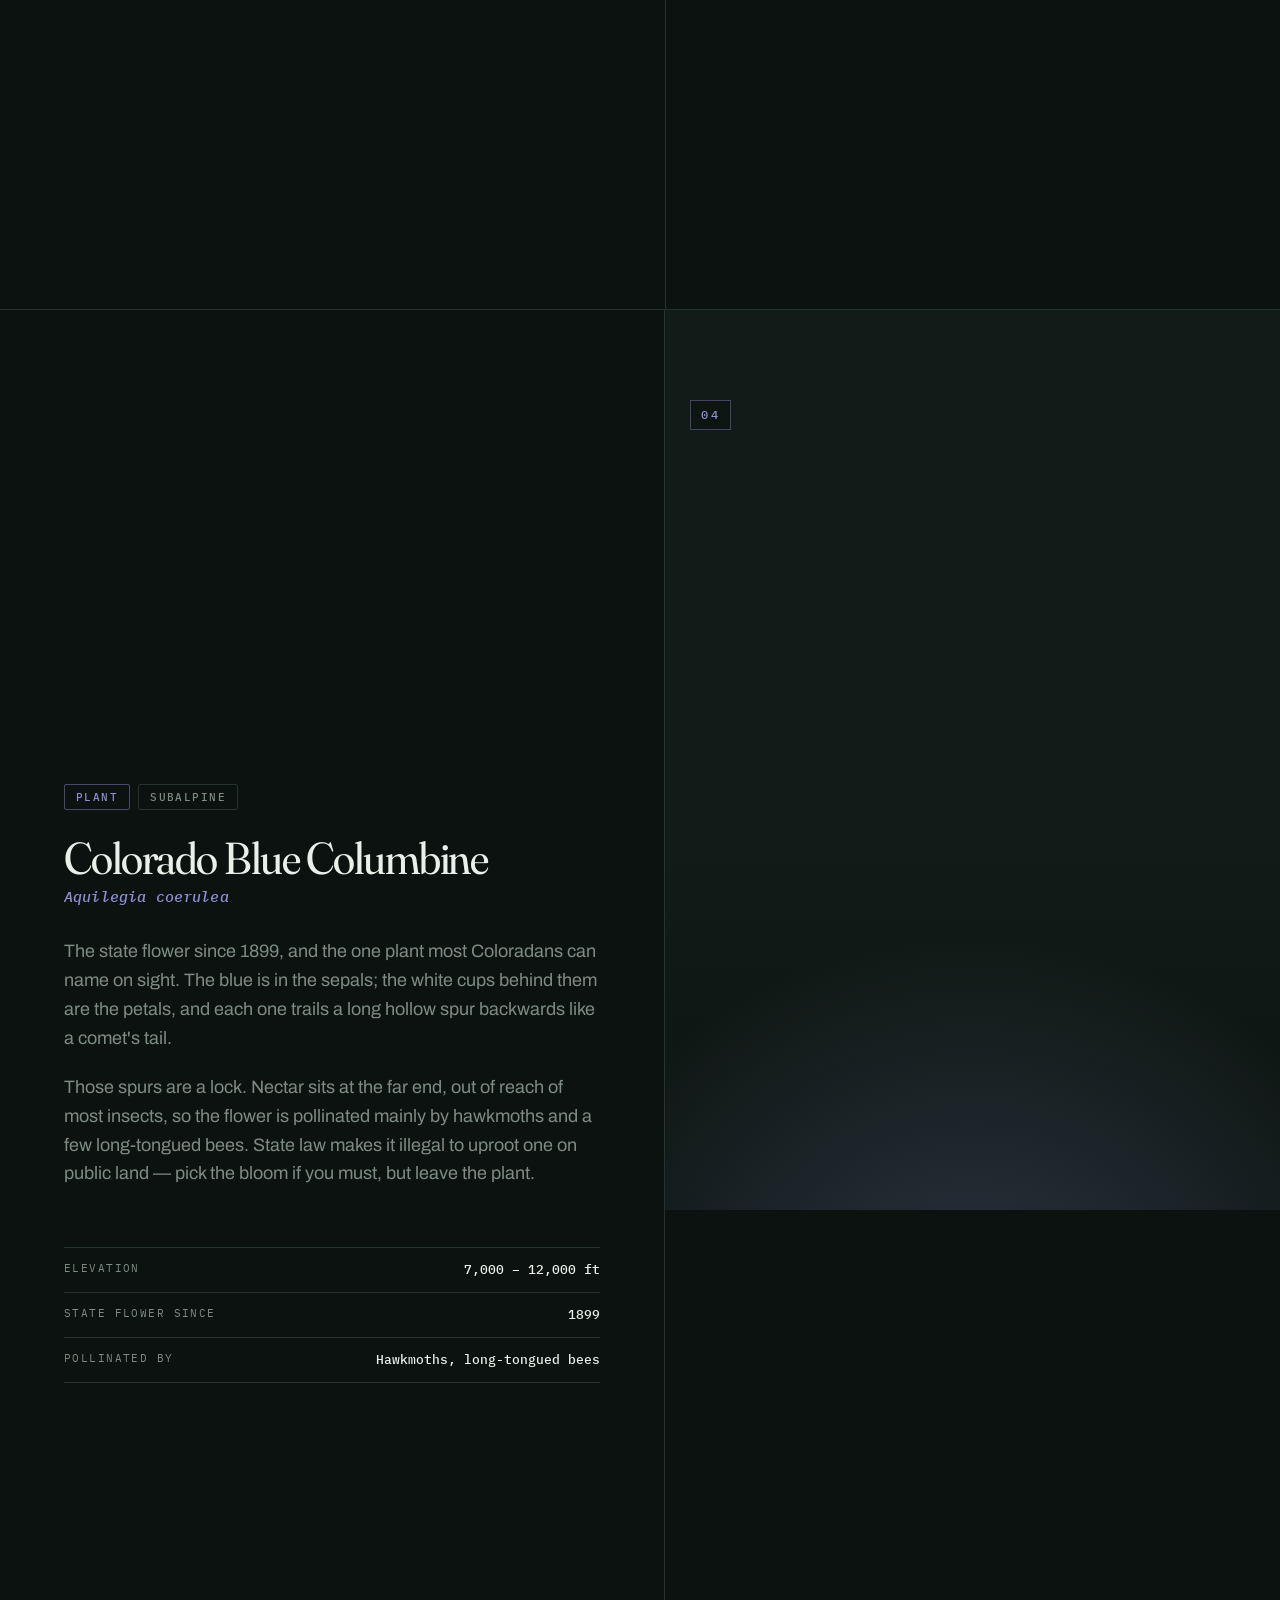
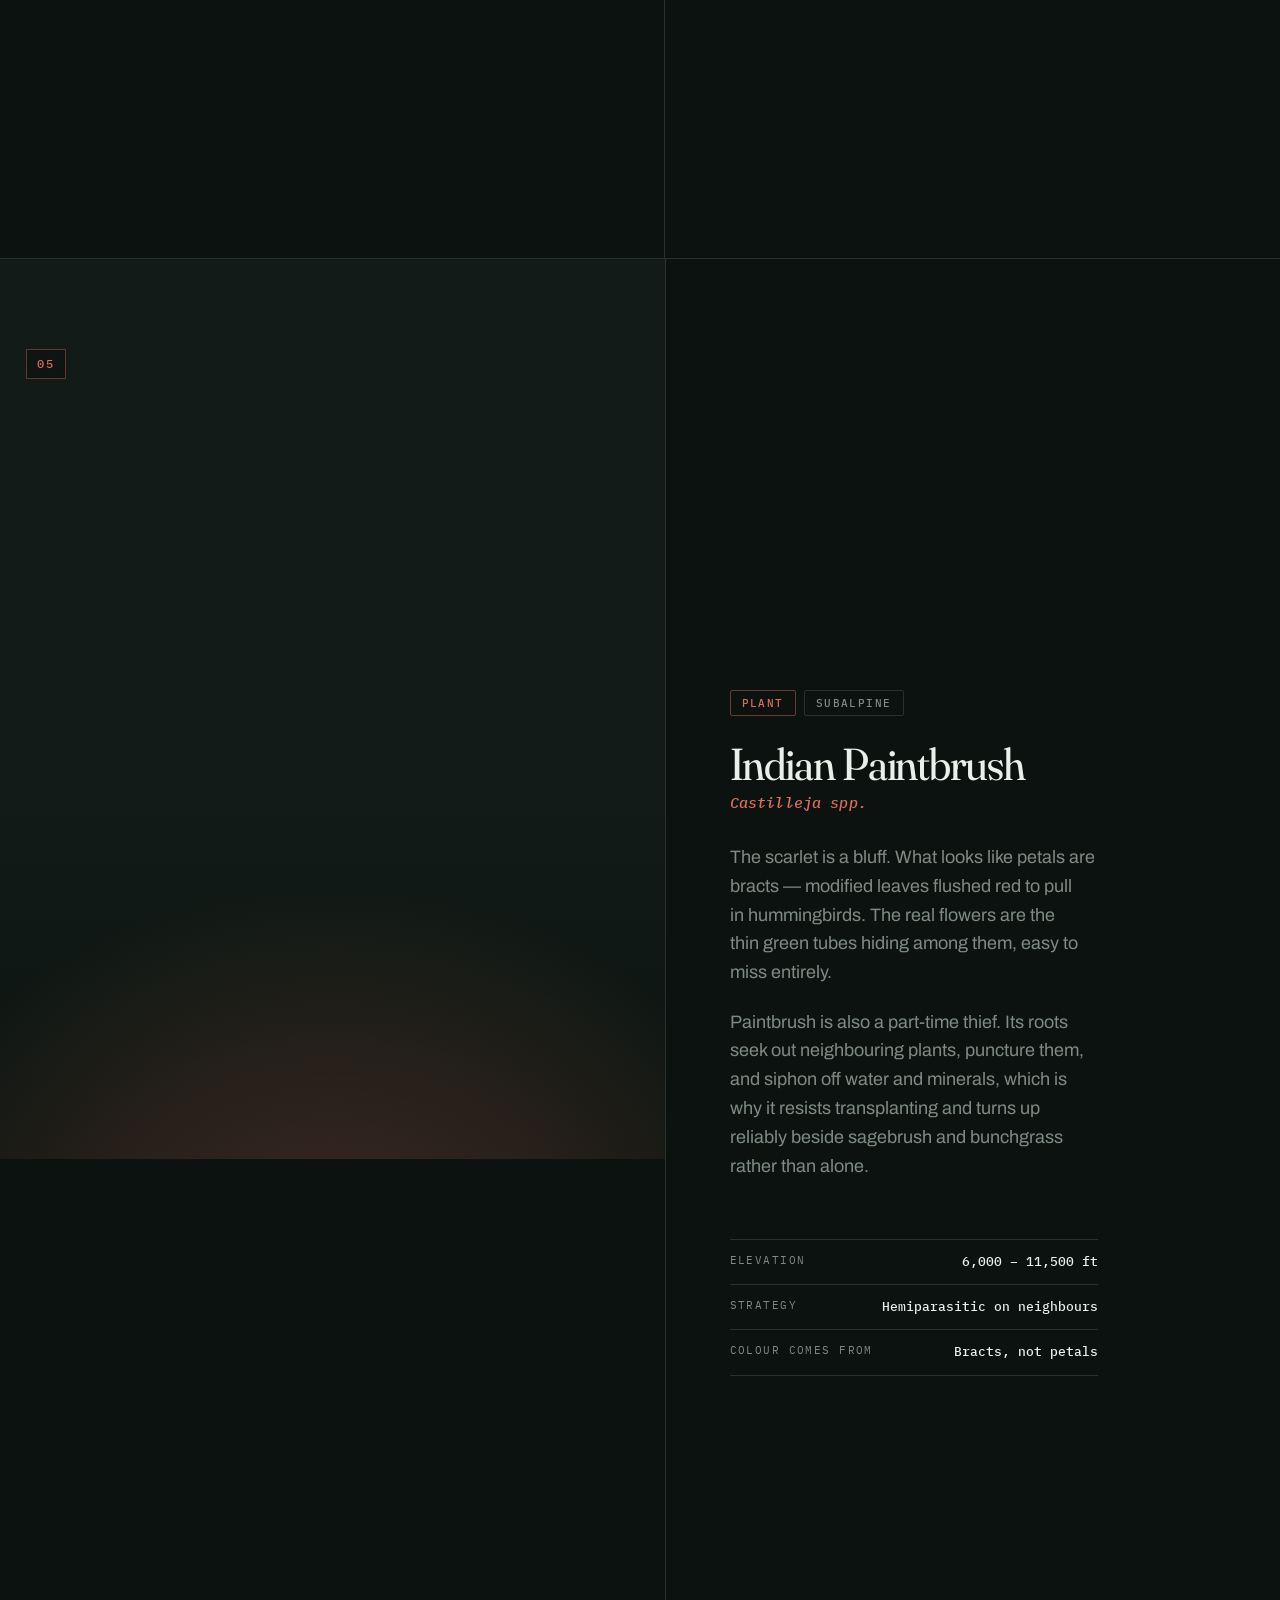
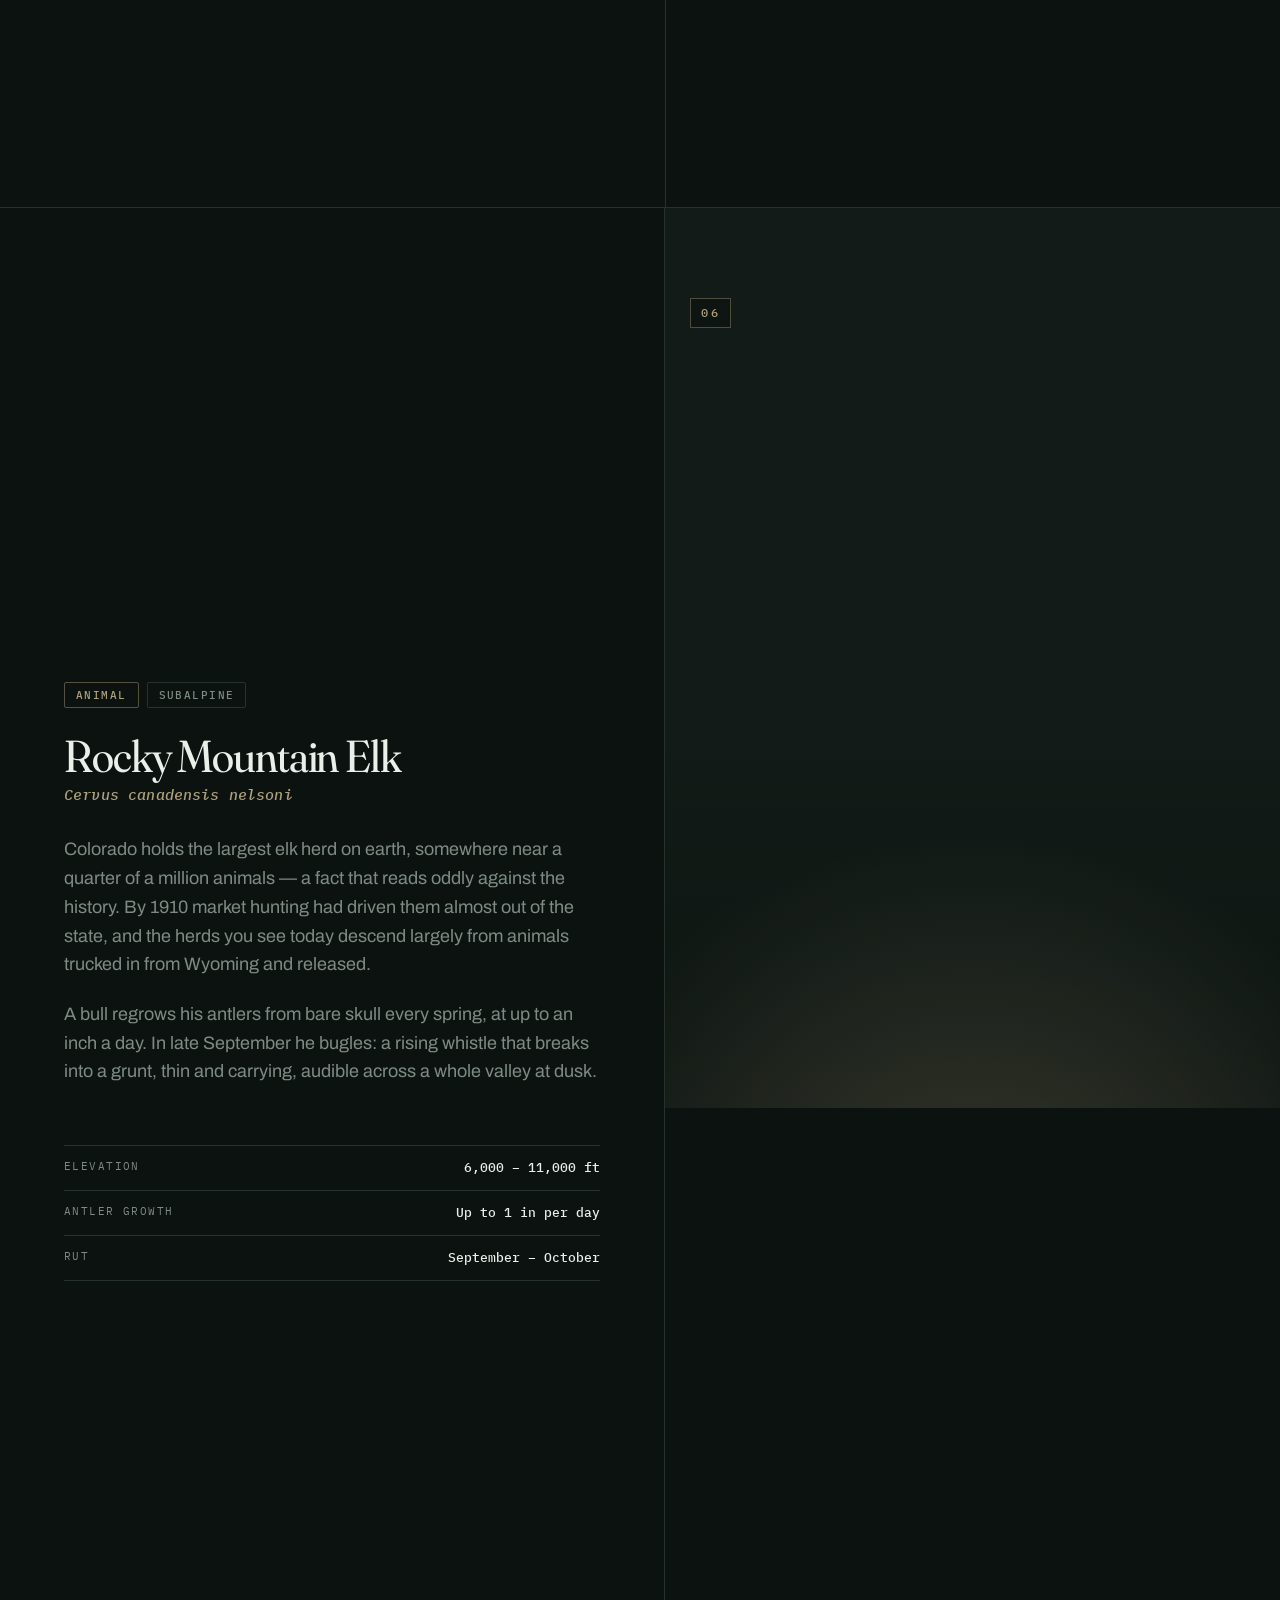
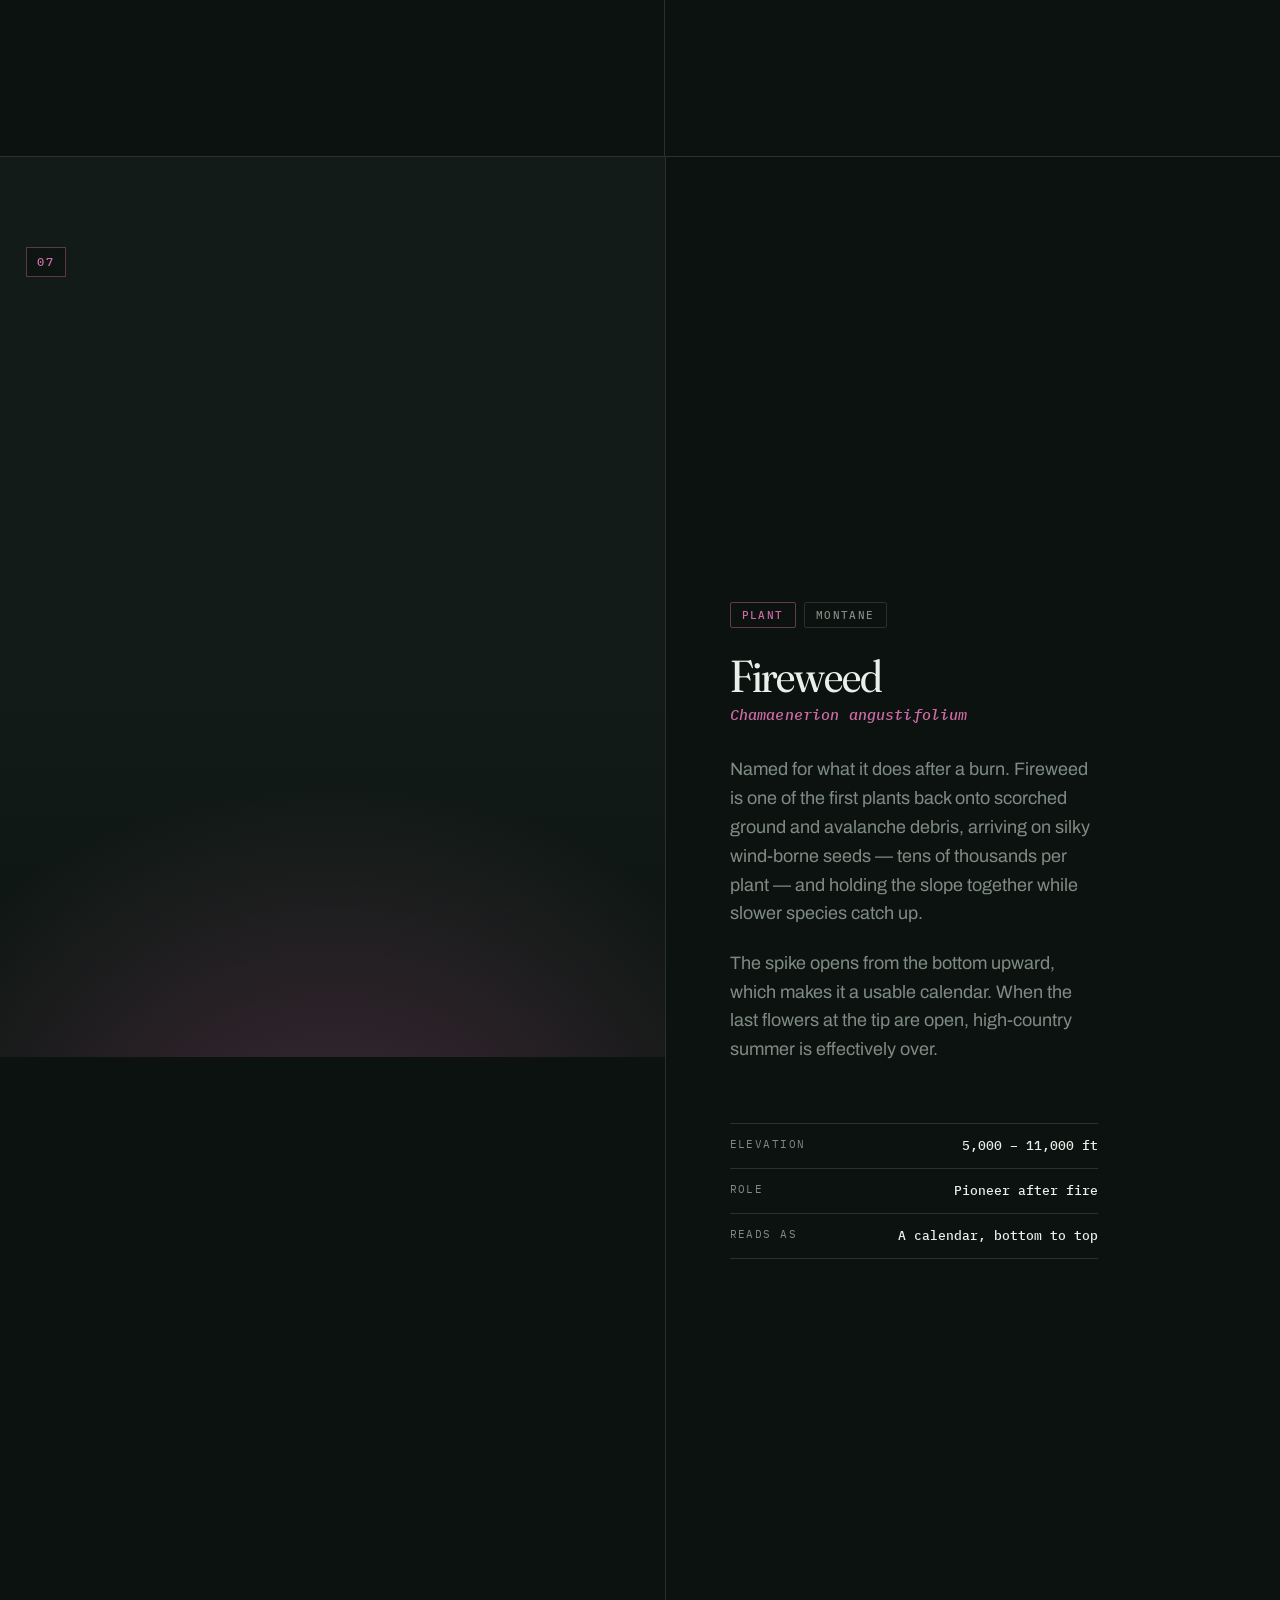
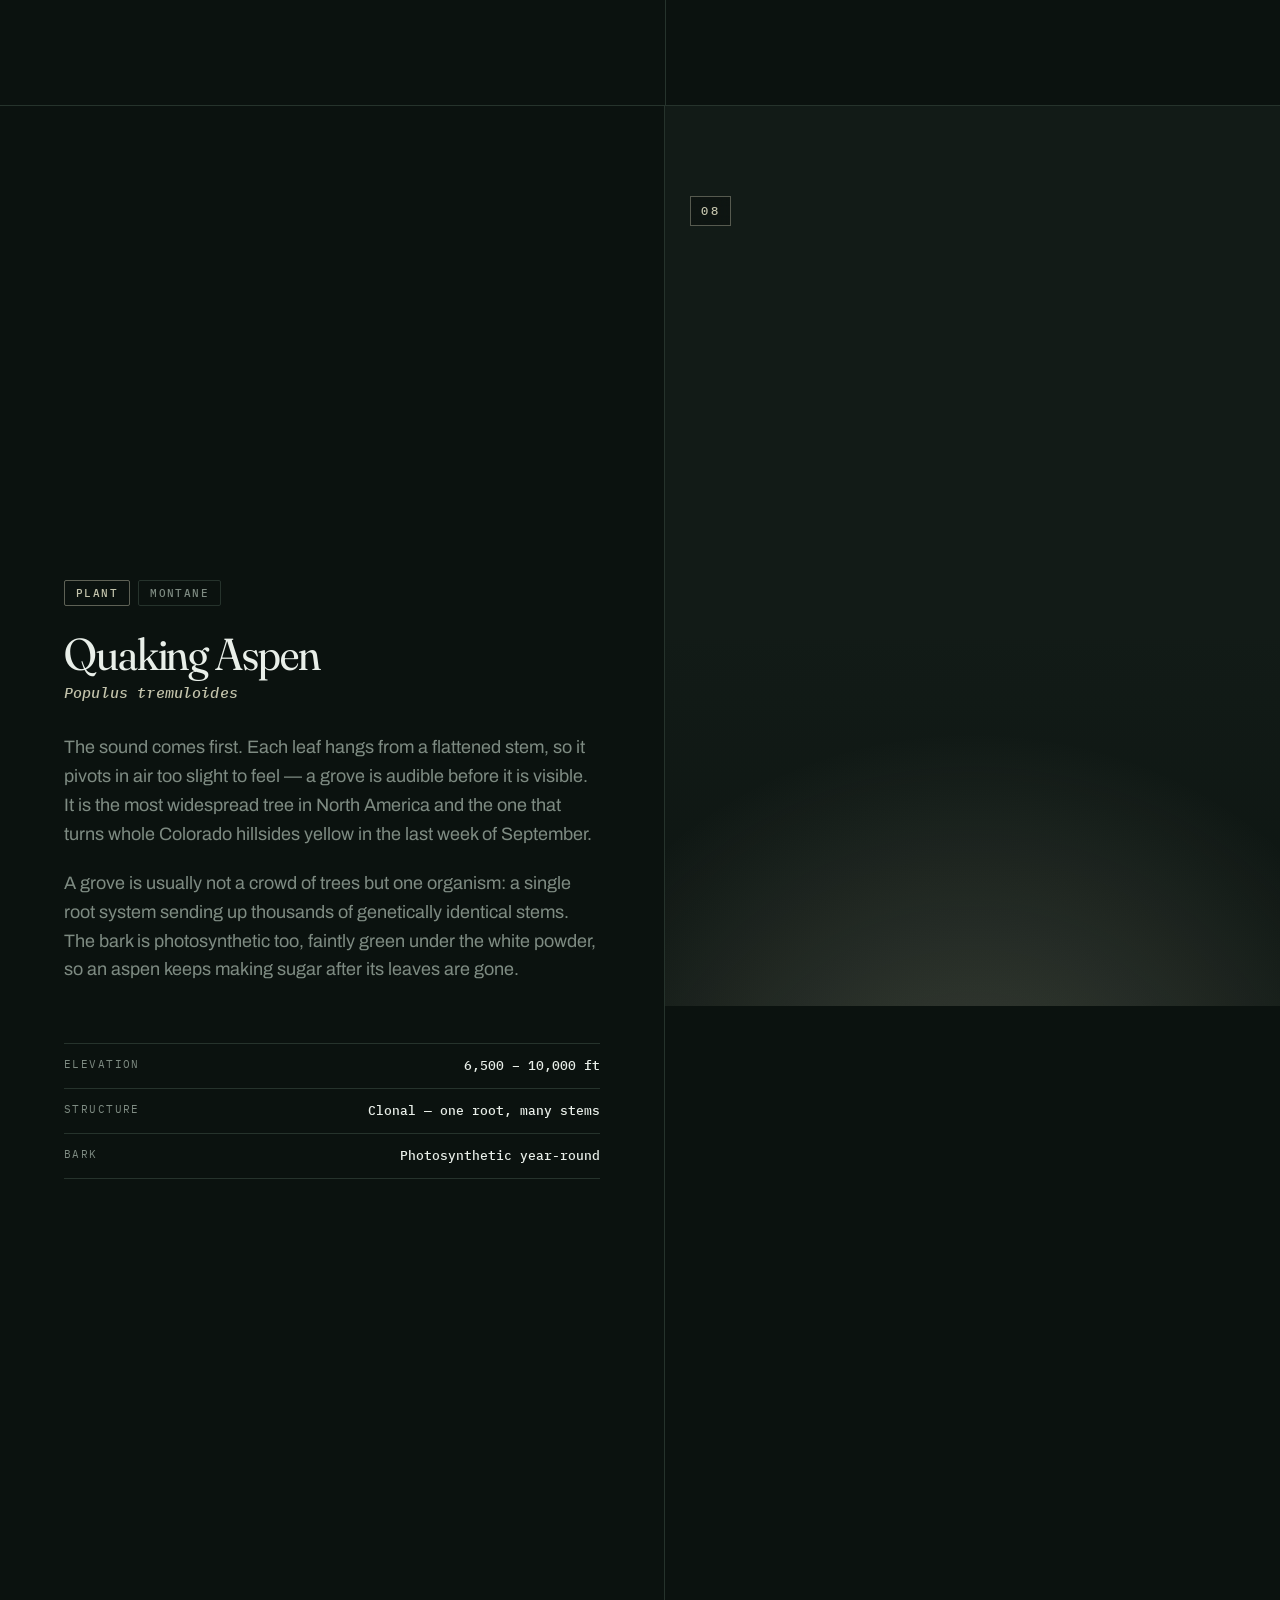
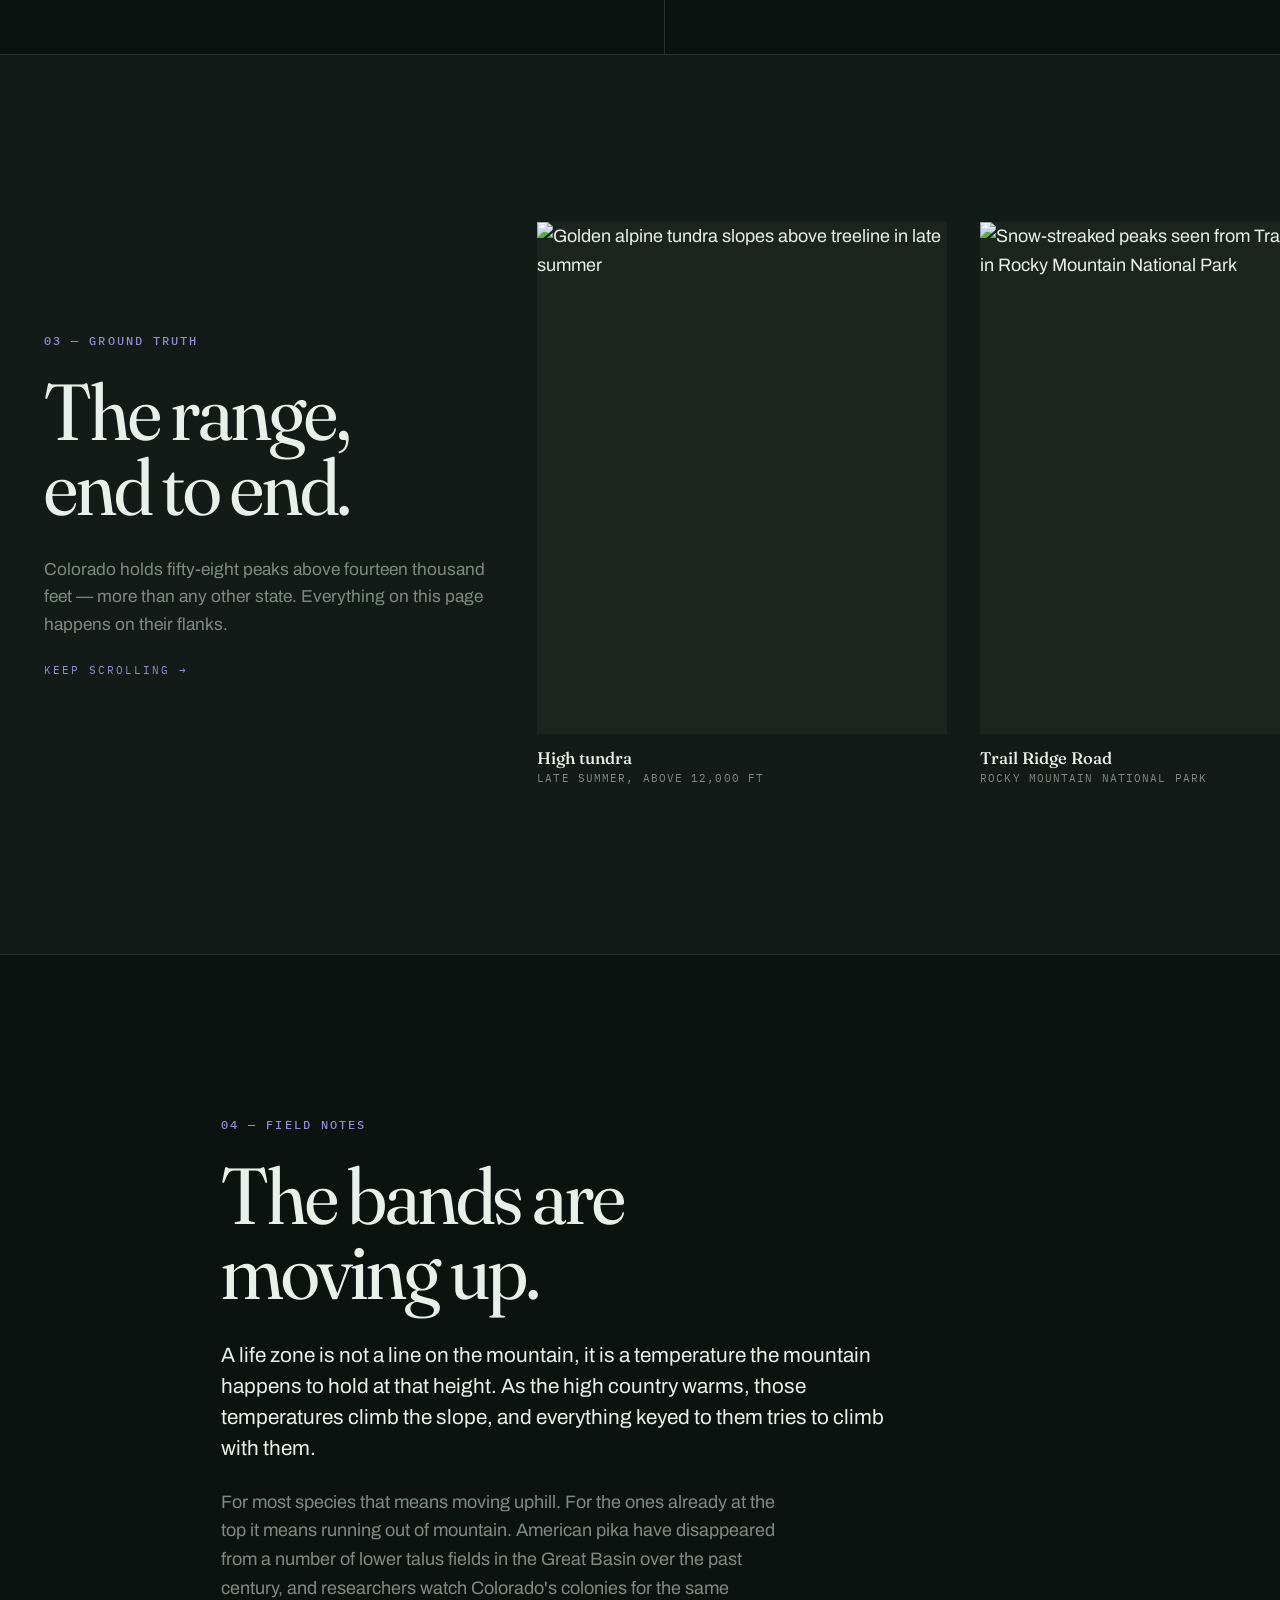
==== commit f327234f: "Stop the vignette rendering as a hard-edged rectangle .alt carried transform: translateY(-50%) for c" ====
--- a/index.html
+++ b/index.html
@@ -15,7 +15,7 @@
 <link rel="preconnect" href="https://fonts.gstatic.com" crossorigin>
 <link rel="preconnect" href="https://images.unsplash.com">
 <link href="https://fonts.googleapis.com/css2?family=Fraunces:opsz,wght,SOFT,WONK@9..144,300..900,0..100,0..1&family=Archivo:wght@400;500;600&family=IBM+Plex+Mono:wght@400;500&display=swap" rel="stylesheet">
-<link rel="stylesheet" href="styles.css?v=7">
+<link rel="stylesheet" href="styles.css?v=8">
 </head>
 <body>
 
@@ -464,6 +464,6 @@
 <script src="https://cdn.jsdelivr.net/npm/gsap@3.13.0/dist/gsap.min.js" defer></script>
 <script src="https://cdn.jsdelivr.net/npm/gsap@3.13.0/dist/ScrollTrigger.min.js" defer></script>
 <script src="https://cdn.jsdelivr.net/npm/lenis@1.3.11/dist/lenis.min.js" defer></script>
-<script src="main.js?v=7" defer></script>
+<script src="main.js?v=8" defer></script>
 </body>
 </html>
--- a/styles.css
+++ b/styles.css
@@ -209,13 +209,21 @@
 
 /* ---------- altimeter (signature) ---------- */
 
+/* Deliberately no transform here. A transformed ancestor becomes the containing
+   block for its position:fixed descendants, which would clip the vignette below
+   to this element's own box and render it as a hard-edged rectangle. Centre with
+   flex instead so the vignette can still resolve against the viewport. */
 .alt {
   position: fixed;
   right: clamp(14px, 2.2vw, 34px);
-  top: 50%;
-  transform: translateY(-50%);
+  top: 0;
+  bottom: 0;
   z-index: 90;
   width: 92px;
+  display: flex;
+  flex-direction: column;
+  justify-content: center;
+  align-items: stretch;
   pointer-events: none;
   opacity: 0;
   transition: opacity 0.6s var(--ease);
@@ -643,7 +651,8 @@
 }
 
 @media (max-width: 1080px) {
-  .alt { width: auto; right: 14px; top: 74px; transform: none; }
+  /* top-anchored on small screens; bottom:auto releases the flex centring */
+  .alt { display: block; width: auto; right: 14px; top: 74px; bottom: auto; }
   .alt__scale, .alt__legend { display: none; }
   .alt__head { justify-content: flex-end; }
   .alt__zone { margin-bottom: 0; }
